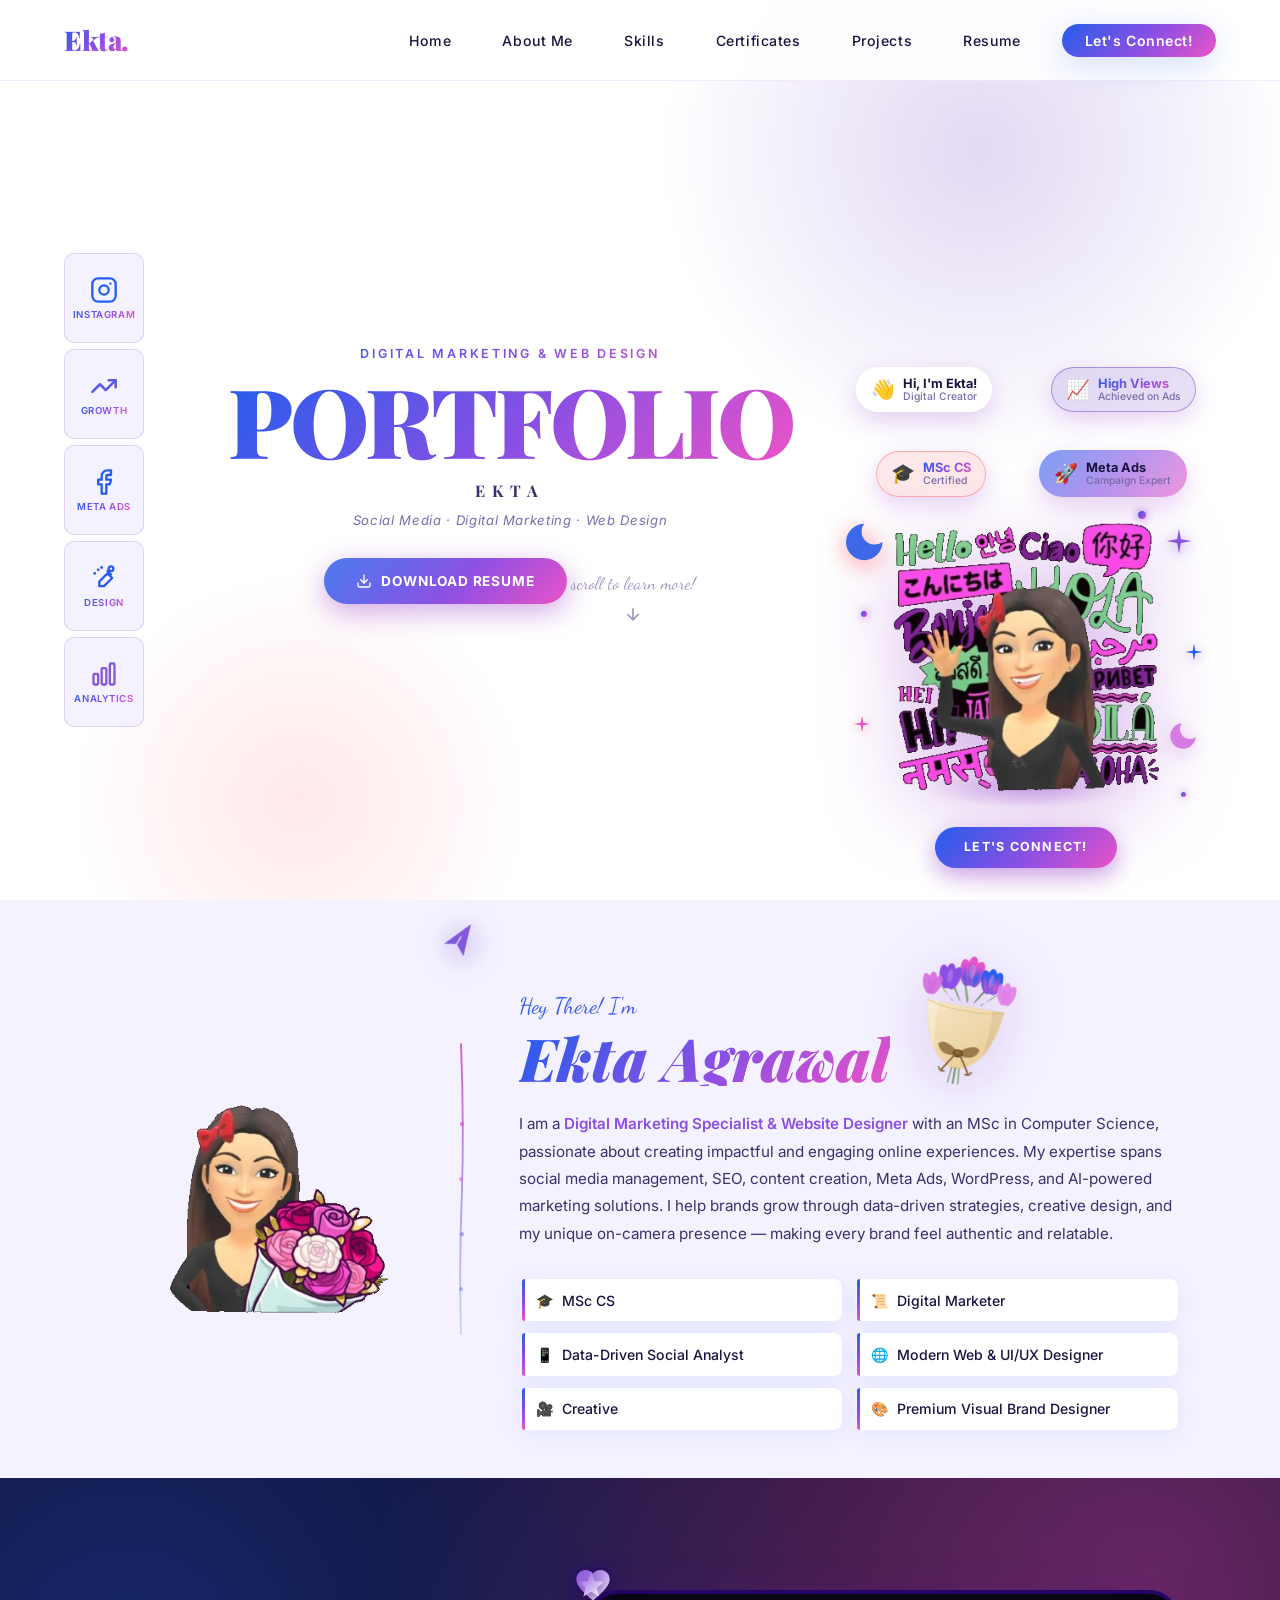
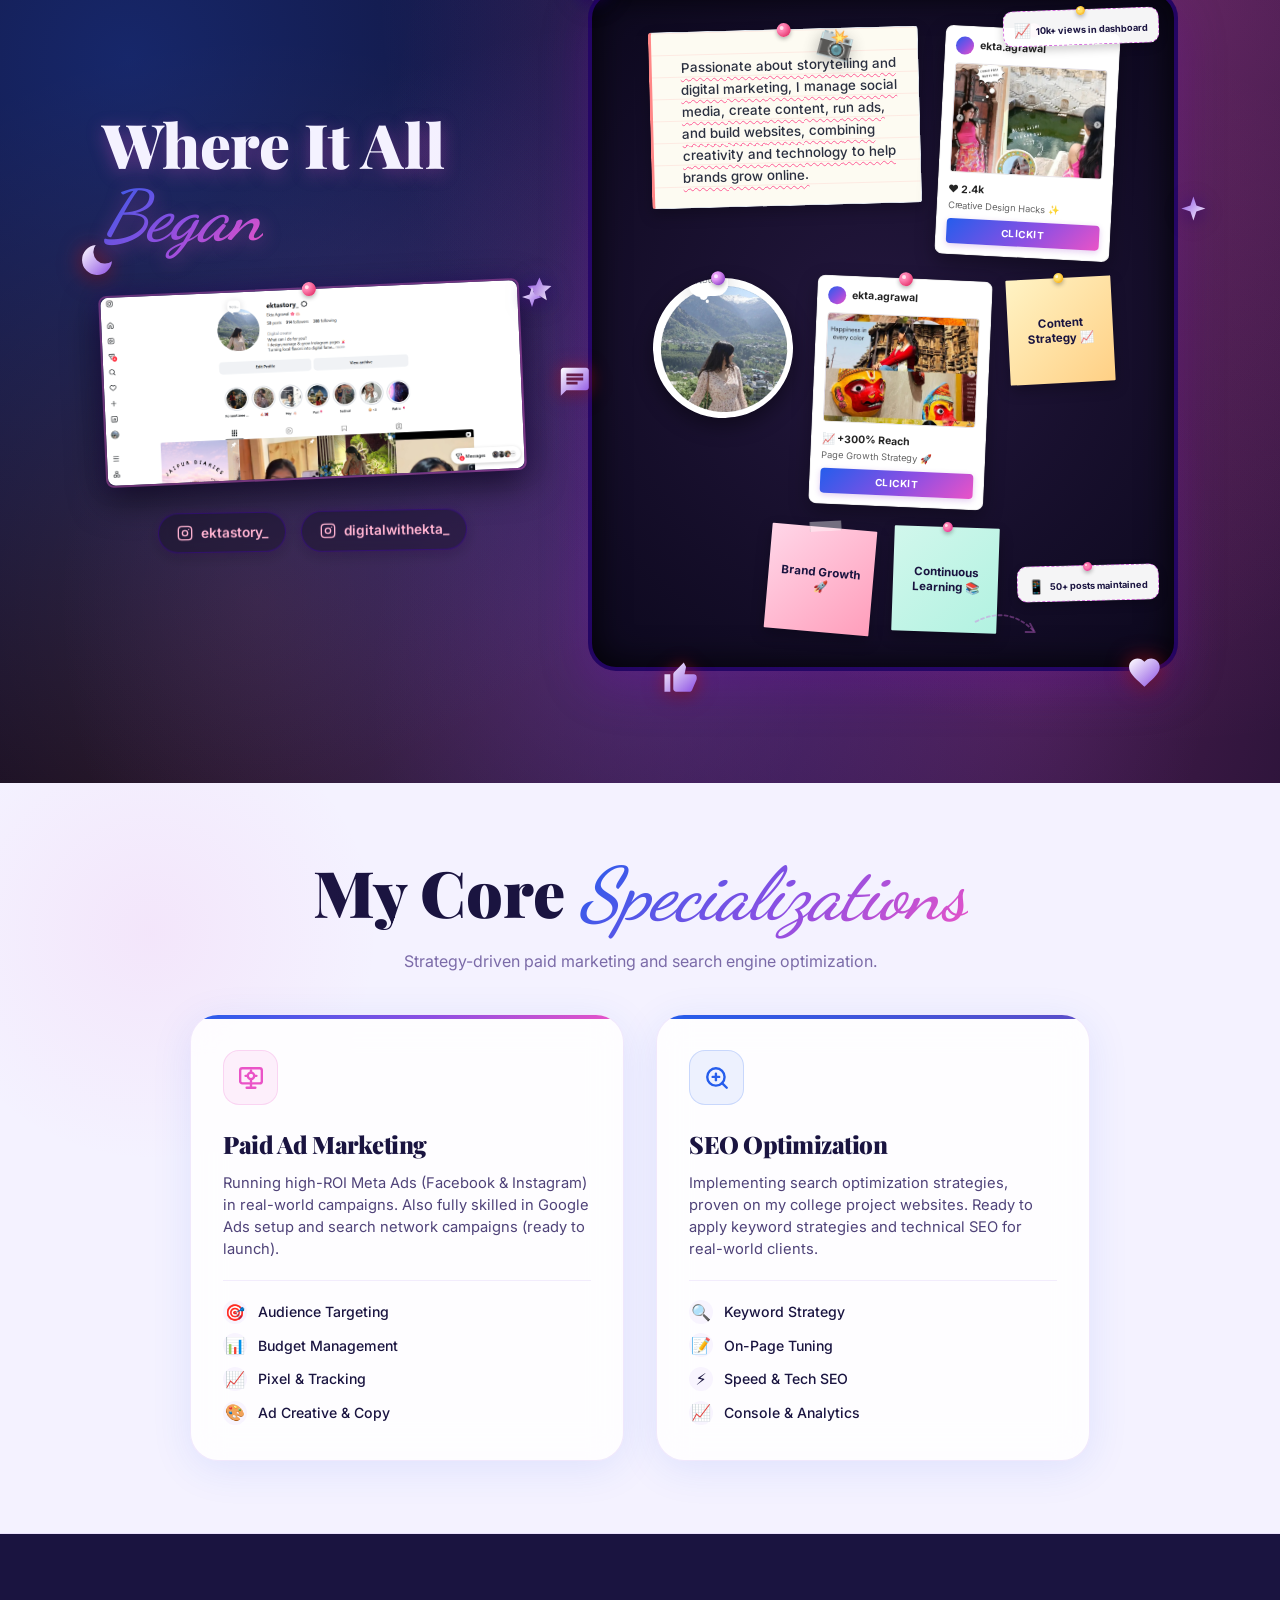
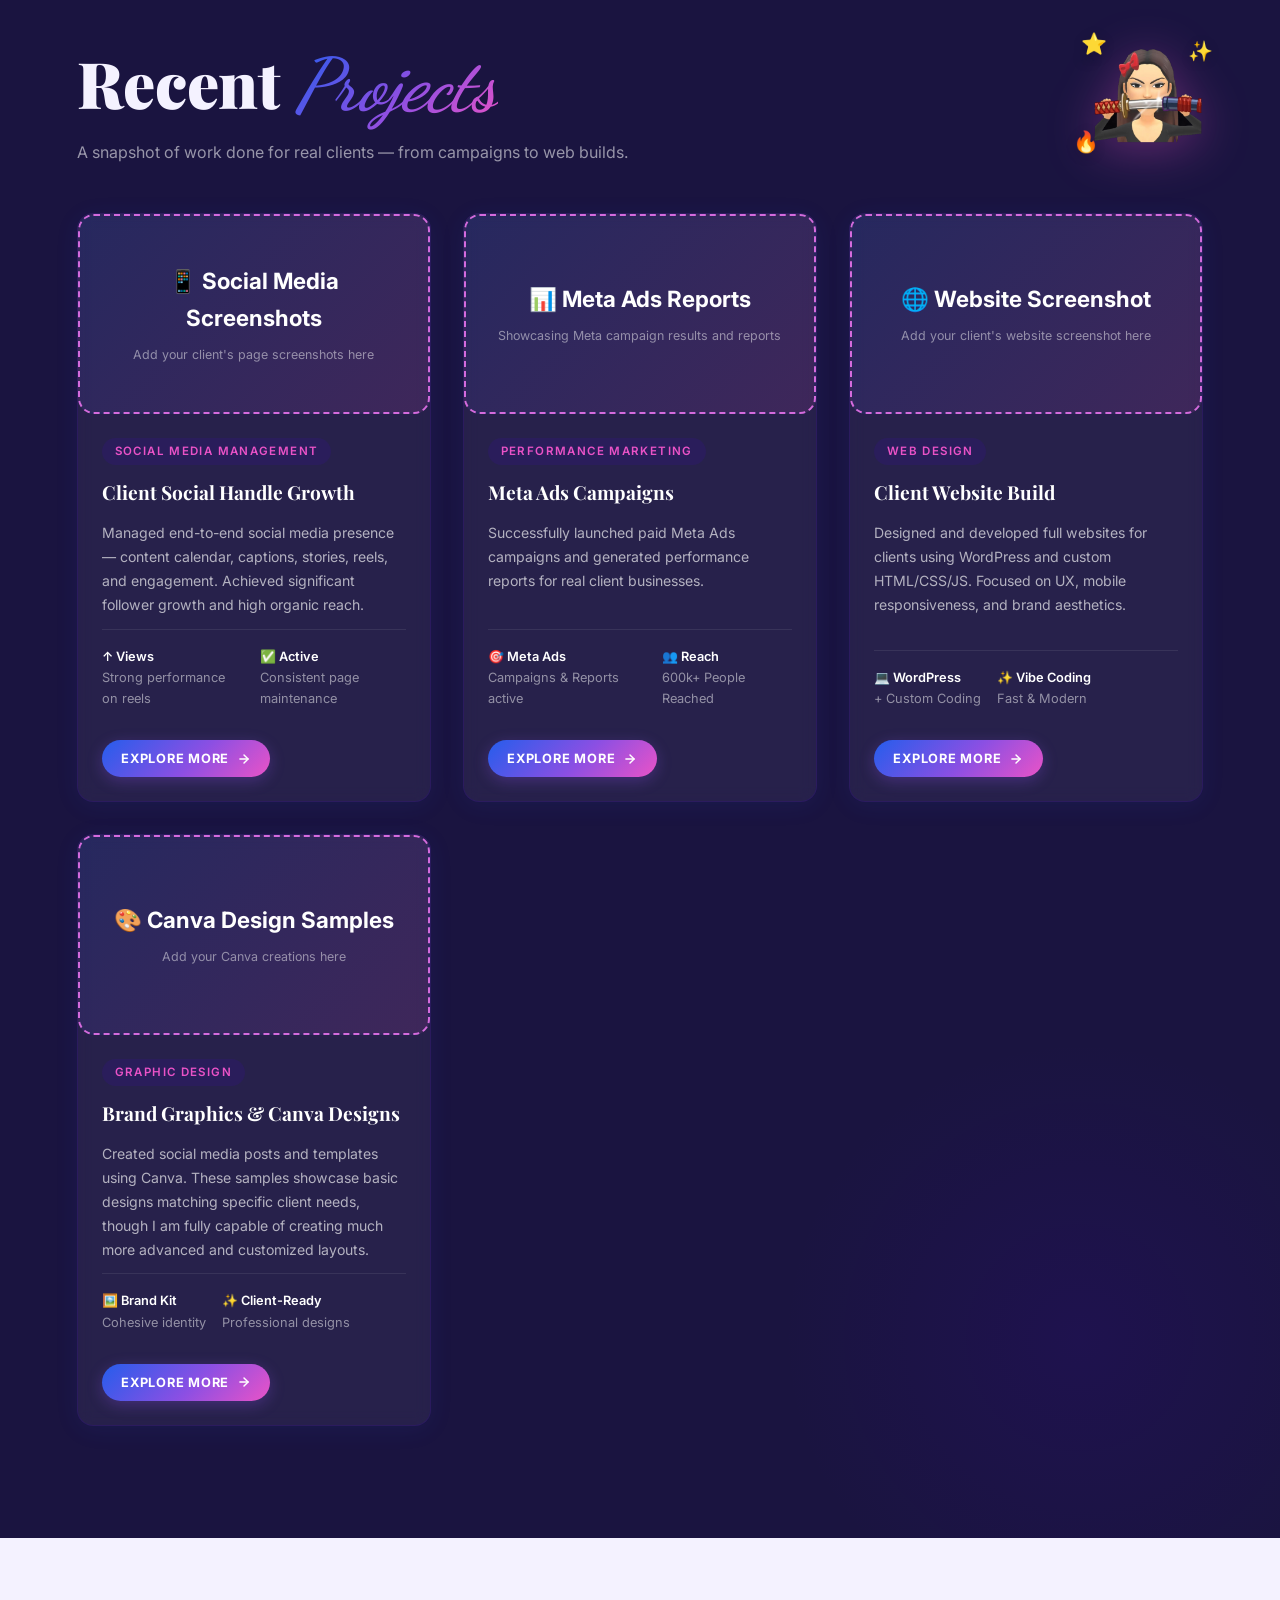
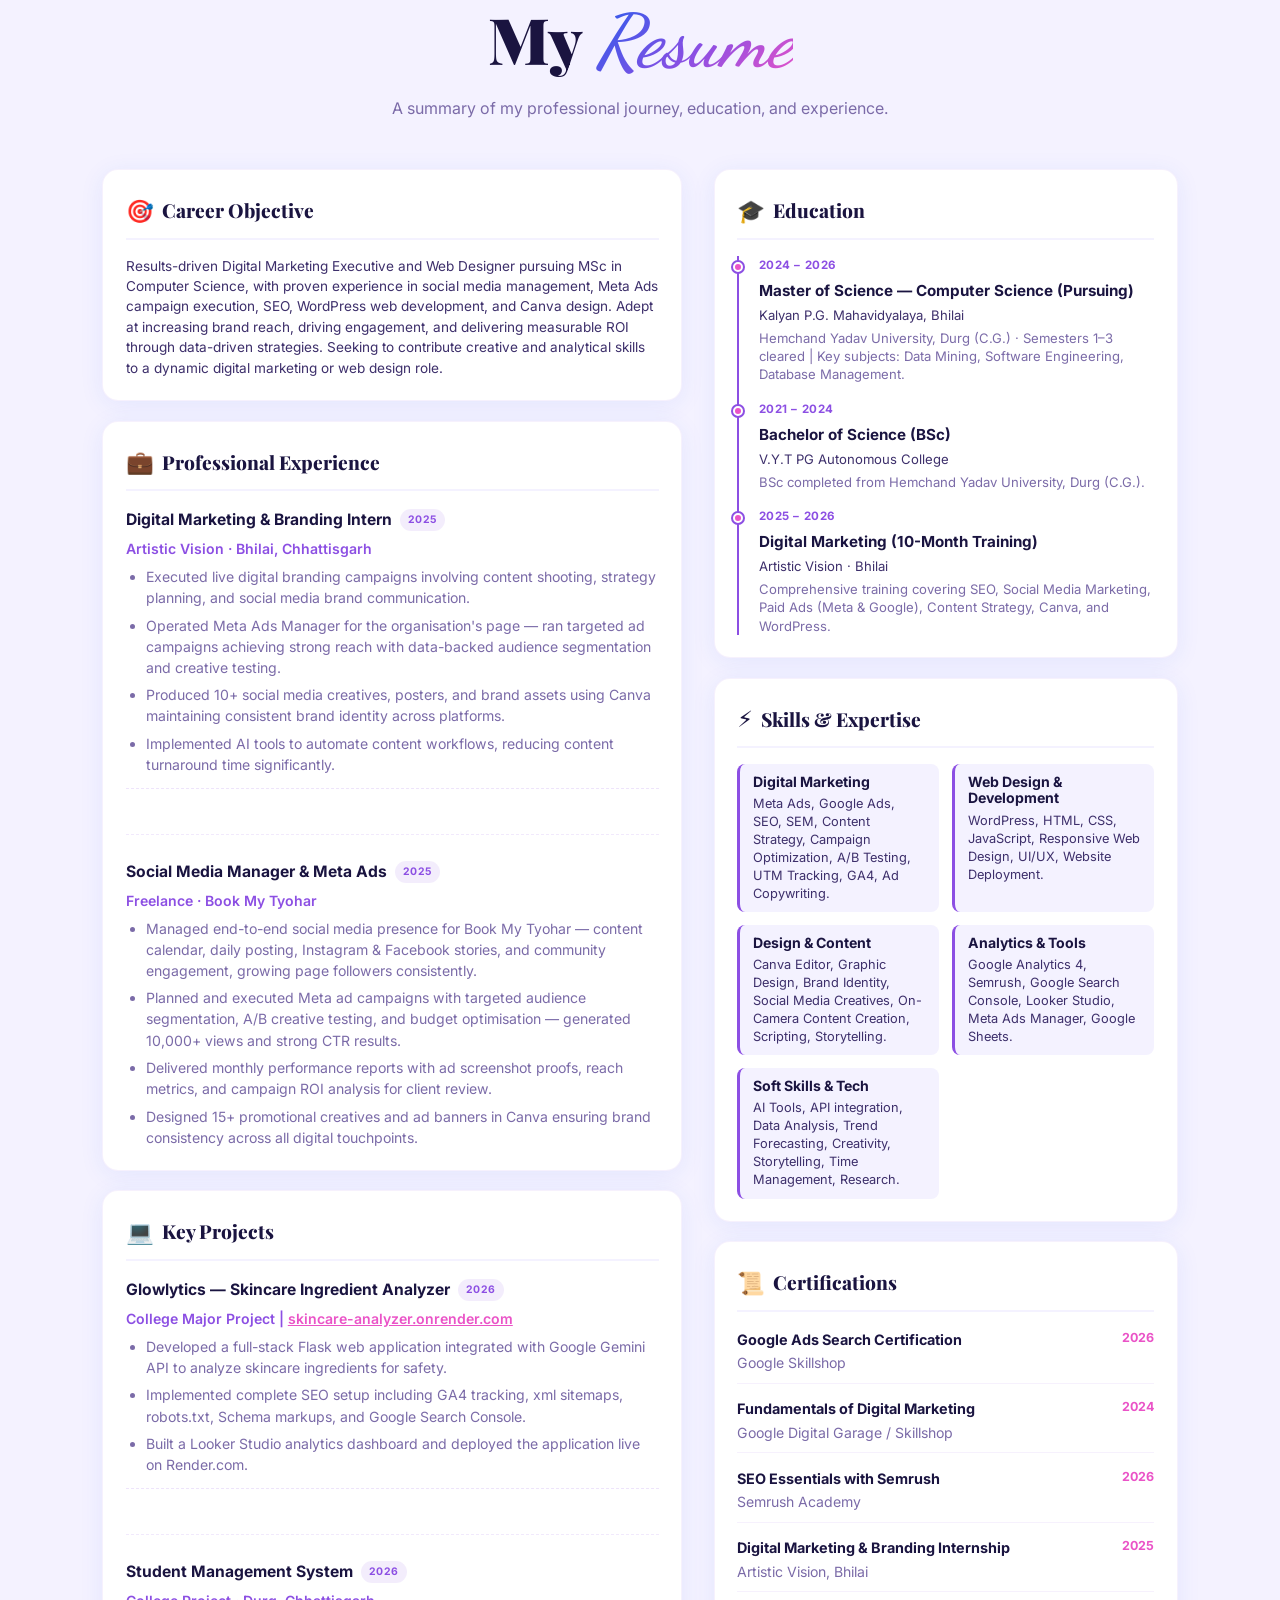
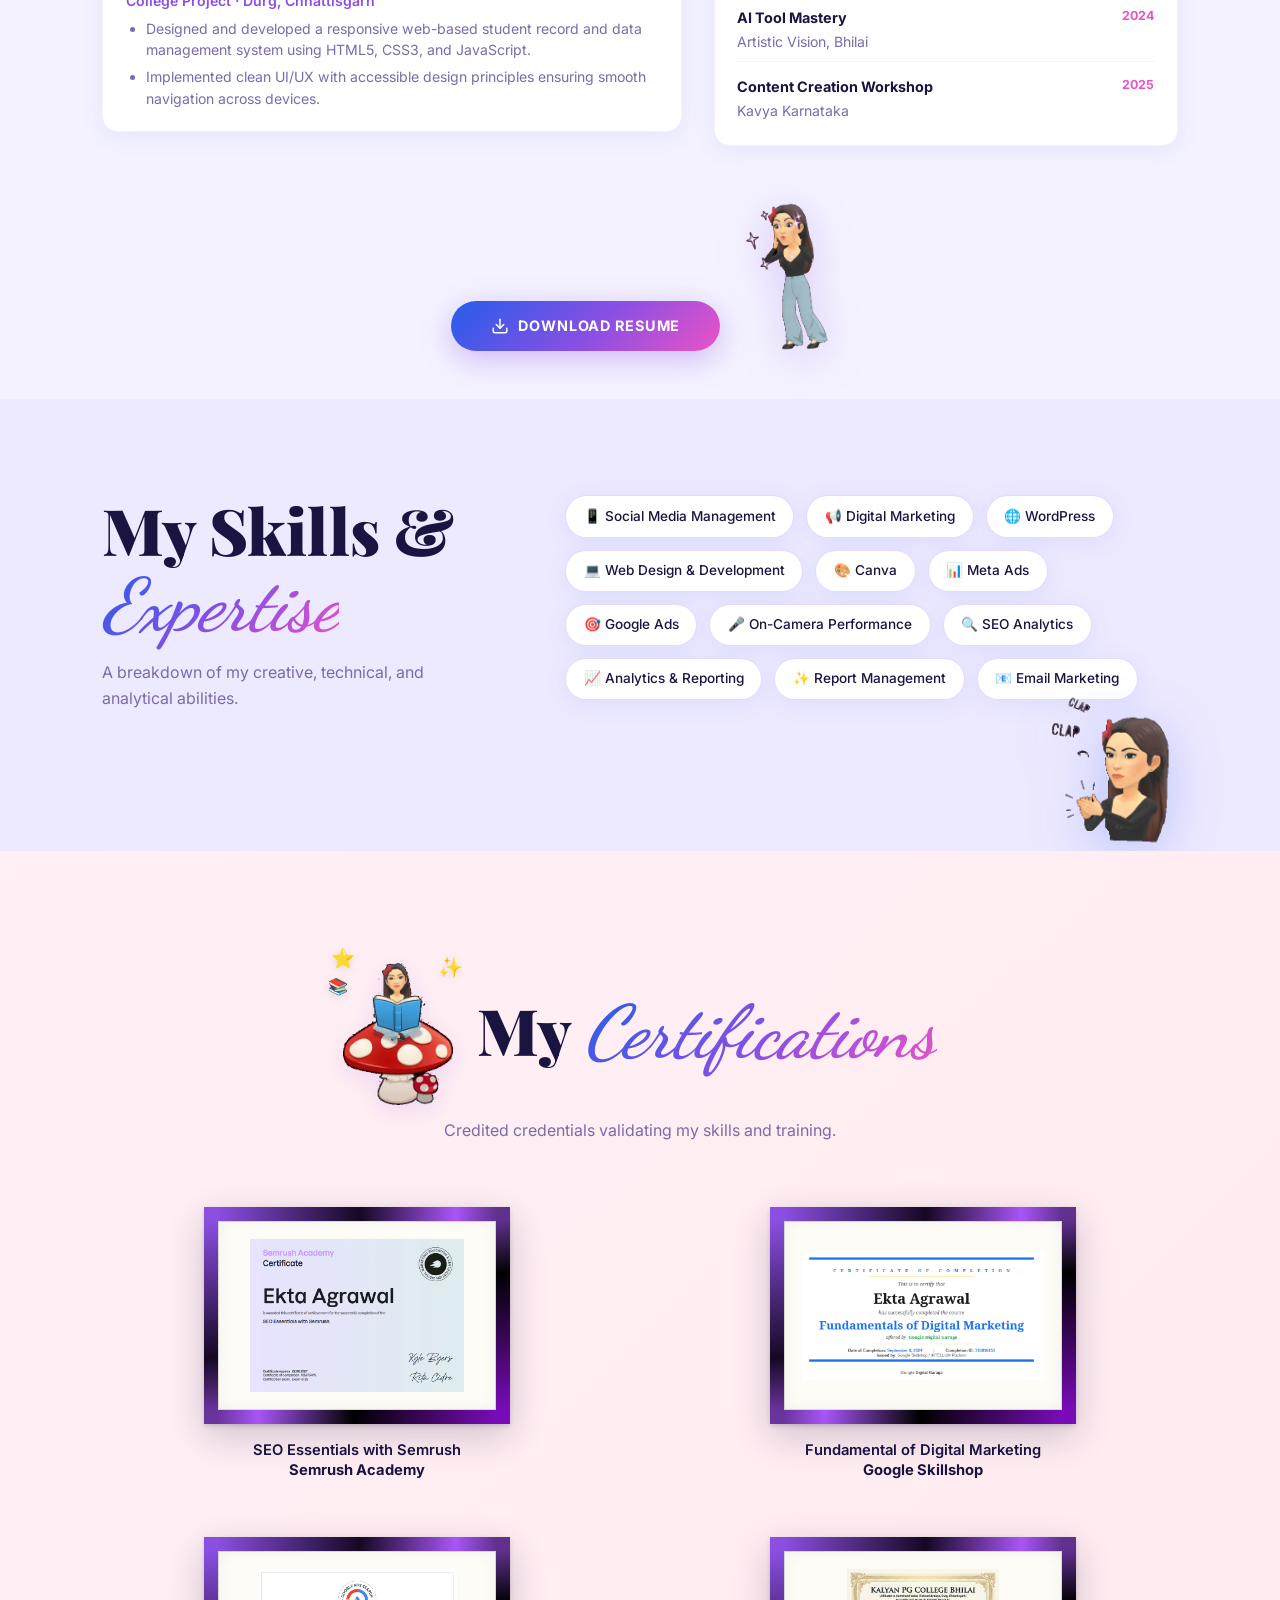
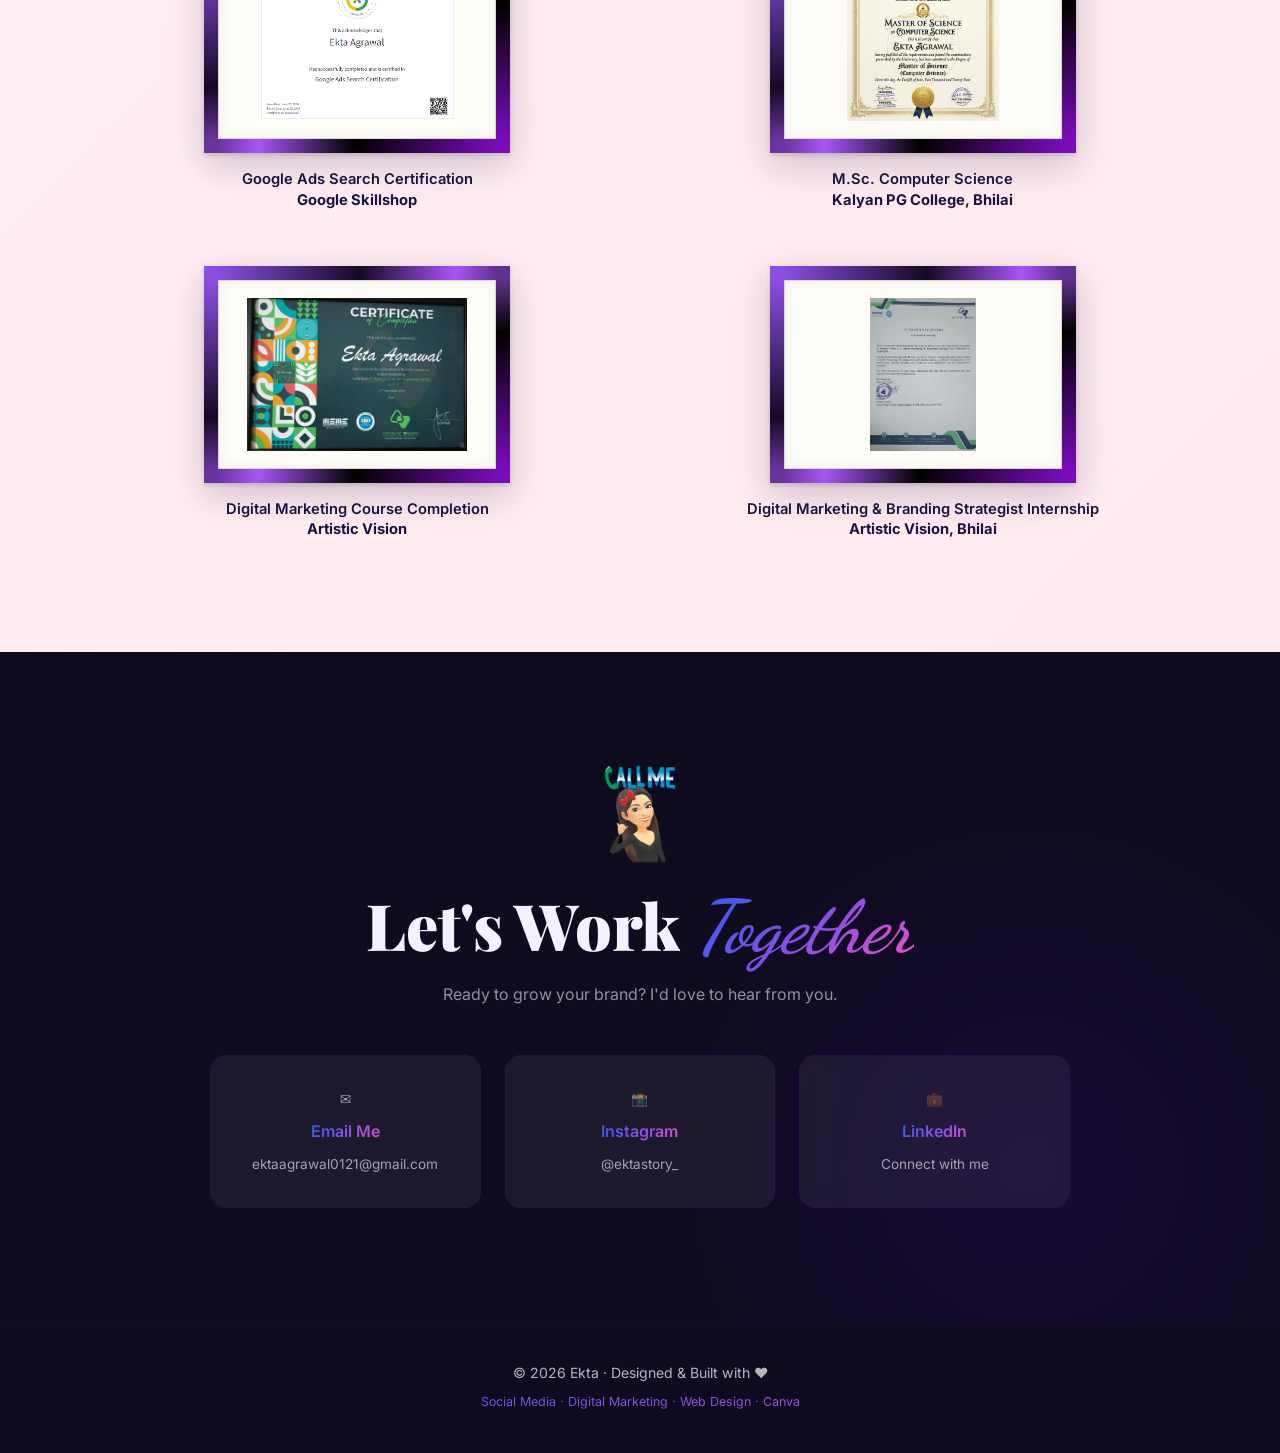
==== index.html @ 4fb2aa03 "My first portfolio commit" ====
<!DOCTYPE html>
<html lang="en">

<head>
  <meta charset="UTF-8" />
  <meta name="viewport" content="width=device-width, initial-scale=1.0" />
  <title>Ekta | Creative Portfolio — Social Media & Digital Marketing</title>
  <meta name="description"
    content="Ekta's creative portfolio — Social Media Handler, Digital Marketer, Website Designer, Canva Designer & MSc CS Graduate." />
  <link rel="preconnect" href="https://fonts.googleapis.com" />
  <link rel="preconnect" href="https://fonts.gstatic.com" crossorigin />
  <link
    href="https://fonts.googleapis.com/css2?family=Playfair+Display:ital,wght@0,400;0,700;0,900;1,400;1,700&family=Inter:wght@300;400;500;600&family=Dancing+Script:wght@600;700&display=swap"
    rel="stylesheet" />
  <link rel="stylesheet" href="style.css?v=13" />
</head>

<body>

  <!-- ─── NAV ─────────────────────────────────────── -->
  <nav id="navbar">
    <div class="nav-logo">Ekta<span class="dot">.</span></div>
    <ul class="nav-links">
      <li><a href="#hero">Home</a></li>
      <li><a href="#about">About Me</a></li>
      <li><a href="#skills">Skills</a></li>
      <li><a href="#certificates">Certificates</a></li>
      <li><a href="#work">Projects</a></li>
      <li><a href="#resume">Resume</a></li>
      <li><a href="#contact" class="nav-cta">Let's Connect!</a></li>
    </ul>
    <button class="hamburger" id="hamburger" aria-label="Menu">
      <span></span><span></span><span></span>
    </button>
  </nav>

  <!-- ─── HERO ─────────────────────────────────────── -->
  <section id="hero">
    <div class="hero-left">
      <div class="film-strip" aria-hidden="true">

        <!-- Instagram -->
        <div class="film-frame">
          <div class="film-icon">
            <svg viewBox="0 0 24 24" fill="none" xmlns="http://www.w3.org/2000/svg">
              <rect x="2" y="2" width="20" height="20" rx="5" stroke="url(#ig)" stroke-width="2" />
              <circle cx="12" cy="12" r="4" stroke="url(#ig)" stroke-width="2" />
              <circle cx="17.5" cy="6.5" r="1" fill="url(#ig)" />
              <defs>
                <linearGradient id="ig" x1="2" y1="2" x2="22" y2="22">
                  <stop offset="0%" stop-color="#255DEC" />
                  <stop offset="100%" stop-color="#EA53C7" />
                </linearGradient>
              </defs>
            </svg>
            <span>Instagram</span>
          </div>
        </div>

        <!-- Trending / Growth -->
        <div class="film-frame">
          <div class="film-icon">
            <svg viewBox="0 0 24 24" fill="none" xmlns="http://www.w3.org/2000/svg">
              <polyline points="22,7 13.5,15.5 8.5,10.5 2,17" stroke="url(#gr)" stroke-width="2.2"
                stroke-linecap="round" stroke-linejoin="round" />
              <polyline points="16,7 22,7 22,13" stroke="url(#gr)" stroke-width="2.2" stroke-linecap="round"
                stroke-linejoin="round" />
              <defs>
                <linearGradient id="gr" x1="2" y1="17" x2="22" y2="7">
                  <stop offset="0%" stop-color="#255DEC" />
                  <stop offset="100%" stop-color="#EA53C7" />
                </linearGradient>
              </defs>
            </svg>
            <span>Growth</span>
          </div>
        </div>

        <!-- Meta / Facebook Ads -->
        <div class="film-frame">
          <div class="film-icon">
            <svg viewBox="0 0 24 24" fill="none" xmlns="http://www.w3.org/2000/svg">
              <path d="M18 2h-3a5 5 0 0 0-5 5v3H7v4h3v8h4v-8h3l1-4h-4V7a1 1 0 0 1 1-1h3z" stroke="url(#fb)"
                stroke-width="2" stroke-linecap="round" stroke-linejoin="round" />
              <defs>
                <linearGradient id="fb" x1="7" y1="2" x2="19" y2="22">
                  <stop offset="0%" stop-color="#255DEC" />
                  <stop offset="100%" stop-color="#EA53C7" />
                </linearGradient>
              </defs>
            </svg>
            <span>Meta Ads</span>
          </div>
        </div>

        <!-- Design / Canva -->
        <div class="film-frame">
          <div class="film-icon">
            <svg viewBox="0 0 24 24" fill="none" xmlns="http://www.w3.org/2000/svg">
              <!-- Pen tool / design nib -->
              <path d="M12 19l7-7-4-4-7 7v4h4z" stroke="url(#dz)" stroke-width="2" stroke-linecap="round"
                stroke-linejoin="round" />
              <path d="M15 6l3 3" stroke="url(#dz)" stroke-width="2" stroke-linecap="round" />
              <circle cx="18" cy="4" r="2" stroke="url(#dz)" stroke-width="2" />
              <path d="M5 21h4" stroke="url(#dz)" stroke-width="2" stroke-linecap="round" />
              <!-- colour palette dots -->
              <circle cx="4" cy="8" r="1.2" fill="url(#dz)" />
              <circle cx="7" cy="5" r="1.2" fill="url(#dz)" />
              <circle cx="10" cy="3" r="1.2" fill="url(#dz)" />
              <defs>
                <linearGradient id="dz" x1="3" y1="3" x2="21" y2="21">
                  <stop offset="0%" stop-color="#255DEC" />
                  <stop offset="100%" stop-color="#EA53C7" />
                </linearGradient>
              </defs>
            </svg>
            <span>Design</span>
          </div>
        </div>

        <!-- Analytics / Bar Chart -->
        <div class="film-frame">
          <div class="film-icon">
            <svg viewBox="0 0 24 24" fill="none" xmlns="http://www.w3.org/2000/svg">
              <rect x="3" y="12" width="4" height="9" rx="1" stroke="url(#an)" stroke-width="2" />
              <rect x="10" y="7" width="4" height="14" rx="1" stroke="url(#an)" stroke-width="2" />
              <rect x="17" y="3" width="4" height="18" rx="1" stroke="url(#an)" stroke-width="2" />
              <defs>
                <linearGradient id="an" x1="3" y1="21" x2="21" y2="3">
                  <stop offset="0%" stop-color="#255DEC" />
                  <stop offset="100%" stop-color="#EA53C7" />
                </linearGradient>
              </defs>
            </svg>
            <span>Analytics</span>
          </div>
        </div>

      </div>
    </div>


    <div class="hero-center">
      <p class="hero-tagline">Digital Marketing &amp; Web Design</p>
      <h1 class="hero-title">
        <span class="block-large">PORTFOLIO</span>
      </h1>
      <p class="hero-name">EKTA</p>
      <p class="hero-role">Social Media · Digital Marketing · Web Design</p>
      <a href="Ekta_Agrawal_Resume.pdf" download="Ekta_Agrawal_Resume.pdf" class="btn-resume" id="btn-download-resume">
        <svg viewBox="0 0 24 24" fill="none" stroke="currentColor" stroke-width="2" stroke-linecap="round"
          stroke-linejoin="round" aria-hidden="true">
          <path d="M21 15v4a2 2 0 0 1-2 2H5a2 2 0 0 1-2-2v-4" />
          <polyline points="7 10 12 15 17 10" />
          <line x1="12" y1="15" x2="12" y2="3" />
        </svg>
        Download Resume
      </a>
      <a href="#work" class="scroll-hint">
        <span class="scroll-text">scroll to learn more!</span>
        <svg class="scroll-arrow" viewBox="0 0 24 24" fill="none" stroke="currentColor" stroke-width="2">
          <path d="M12 5v14M5 12l7 7 7-7" />
        </svg>
      </a>
    </div>

    <div class="hero-right">
      <div class="hero-chibi-float">

        <!-- ── Floating cards ABOVE image ── -->
        <div class="hero-float-cards">

          <!-- Card 1: Greeting -->
          <div class="float-card card-greet">
            <span class="card-emoji">👋</span>
            <div class="card-text">
              <strong>Hi, I'm Ekta!</strong>
              <span>Digital Creator</span>
            </div>
          </div>

          <!-- Card 2: Views achieved -->
          <div class="float-card card-views">
            <span class="card-emoji">📈</span>
            <div class="card-text">
              <strong>High Views</strong>
              <span>Achieved on Ads</span>
            </div>
          </div>

          <!-- Card 3: MSc badge -->
          <div class="float-card card-msc">
            <span class="card-emoji">🎓</span>
            <div class="card-text">
              <strong>MSc CS</strong>
              <span>Certified</span>
            </div>
          </div>

          <!-- Card 4: Meta Ads -->
          <div class="float-card card-clients">
            <span class="card-emoji">🚀</span>
            <div class="card-text">
              <strong>Meta Ads</strong>
              <span>Campaign Expert</span>
            </div>
          </div>

        </div>

        <!-- ✦ Decorations around image ✦ -->
        <div class="deco-wrap">

          <!-- Crescent Moon — top left of image -->
          <svg class="deco deco-moon" viewBox="0 0 40 40" fill="none" xmlns="http://www.w3.org/2000/svg">
            <path d="M28 20a14 14 0 1 1-14-14 10 10 0 0 0 14 14z" fill="url(#moon-g)" opacity="0.9" />
            <defs>
              <linearGradient id="moon-g" x1="0" y1="0" x2="40" y2="40">
                <stop offset="0%" stop-color="#255DEC" />
                <stop offset="100%" stop-color="#EA53C7" />
              </linearGradient>
            </defs>
          </svg>

          <!-- 4-point Star — top right -->
          <svg class="deco deco-star1" viewBox="0 0 24 24" fill="none" xmlns="http://www.w3.org/2000/svg">
            <path d="M12 2 L13.5 10.5 L22 12 L13.5 13.5 L12 22 L10.5 13.5 L2 12 L10.5 10.5 Z" fill="url(#star-g1)" />
            <defs>
              <linearGradient id="star-g1" x1="2" y1="2" x2="22" y2="22">
                <stop offset="0%" stop-color="#8C4FE3" />
                <stop offset="100%" stop-color="#EA53C7" />
              </linearGradient>
            </defs>
          </svg>

          <!-- Small sparkle star — right middle -->
          <svg class="deco deco-star2" viewBox="0 0 16 16" fill="none" xmlns="http://www.w3.org/2000/svg">
            <path d="M8 1 L9 7 L15 8 L9 9 L8 15 L7 9 L1 8 L7 7 Z" fill="url(#star-g2)" />
            <defs>
              <linearGradient id="star-g2" x1="1" y1="1" x2="15" y2="15">
                <stop offset="0%" stop-color="#255DEC" />
                <stop offset="100%" stop-color="#D46BDD" />
              </linearGradient>
            </defs>
          </svg>

          <!-- Tiny dot star — bottom left -->
          <svg class="deco deco-star3" viewBox="0 0 12 12" fill="none" xmlns="http://www.w3.org/2000/svg">
            <path d="M6 0 L7 5 L12 6 L7 7 L6 12 L5 7 L0 6 L5 5 Z" fill="url(#star-g3)" />
            <defs>
              <linearGradient id="star-g3" x1="0" y1="0" x2="12" y2="12">
                <stop offset="0%" stop-color="#EA53C7" />
                <stop offset="100%" stop-color="#8C4FE3" />
              </linearGradient>
            </defs>
          </svg>

          <!-- Small Moon — bottom right -->
          <svg class="deco deco-moon2" viewBox="0 0 24 24" fill="none" xmlns="http://www.w3.org/2000/svg">
            <path d="M21 12.79A9 9 0 1 1 11.21 3a7 7 0 0 0 9.79 9.79z" fill="url(#moon-g2)" opacity="0.85" />
            <defs>
              <linearGradient id="moon-g2" x1="0" y1="0" x2="24" y2="24">
                <stop offset="0%" stop-color="#D46BDD" />
                <stop offset="100%" stop-color="#255DEC" />
              </linearGradient>
            </defs>
          </svg>

          <!-- Tiny sparkle dot — far top -->
          <div class="deco deco-dot1"></div>
          <div class="deco deco-dot2"></div>
          <div class="deco deco-dot3"></div>

          <!-- The actual chibi image -->
          <img src="images/avatar_hello.png" alt="Ekta - Hi everyone!" class="chibi-float-img" />
        </div>

        <a href="#contact" class="connect-pill">LET'S CONNECT!</a>
      </div>
    </div>

  </section>

  <!-- ─── ABOUT ME ─────────────────────────────────── -->
  <section id="about" class="section-about">

    <!-- ✈ Paper Plane in the gap — bottom to top -->
    <div class="plane-growth-wrap" aria-hidden="true">
      <svg class="plane-path-svg" viewBox="0 0 40 300" fill="none" xmlns="http://www.w3.org/2000/svg">
        <path d="M20 295 Q18 220, 21 150 Q23 80, 20 5" stroke="url(#vGrad)" stroke-width="1.8" stroke-dasharray="6 5"
          stroke-linecap="round" />
        <circle cx="20" cy="250" r="2" fill="#255DEC" opacity="0.35" />
        <circle cx="21" cy="195" r="2.2" fill="#8C4FE3" opacity="0.5" />
        <circle cx="20" cy="140" r="2" fill="#D46BDD" opacity="0.6" />
        <circle cx="21" cy="85" r="2.2" fill="#EA53C7" opacity="0.75" />
        <defs>
          <linearGradient id="vGrad" x1="20" y1="295" x2="20" y2="5" gradientUnits="userSpaceOnUse">
            <stop offset="0%" stop-color="#255DEC" stop-opacity="0.2" />
            <stop offset="100%" stop-color="#EA53C7" stop-opacity="1" />
          </linearGradient>
        </defs>
      </svg>
      <div class="paper-plane-icon">
        <svg viewBox="0 0 44 44" fill="none" xmlns="http://www.w3.org/2000/svg">
          <path d="M40 4L4 18L18 22L22 38L29 24L40 4Z" fill="url(#pg3)" />
          <path d="M18 22L25 15" stroke="rgba(255,255,255,0.75)" stroke-width="1.5" stroke-linecap="round" />
          <path d="M22 38L28 30" stroke="rgba(255,255,255,0.5)" stroke-width="1" stroke-linecap="round" />
          <defs>
            <linearGradient id="pg3" x1="4" y1="38" x2="40" y2="4">
              <stop offset="0%" stop-color="#255DEC" />
              <stop offset="100%" stop-color="#EA53C7" />
            </linearGradient>
          </defs>
        </svg>
      </div>
    </div>

    <div class="about-photo">
      <div class="about-photo-frame">
        <img src="images/avatar_about.png" alt="Ekta Agrawal - Digital Marketer" class="chibi-img-about" />
      </div>
    </div>
    <div class="about-text">
      <p class="hey-label">Hey There! I'm</p>
      <div class="about-name-wrapper">
        <h2 class="about-name">Ekta Agrawal</h2>
        <!-- 🌷 Bouquet SVG Icon — nested next to name -->
        <div class="about-bouquet-img" aria-hidden="true">
          <svg viewBox="0 0 160 210" fill="none" xmlns="http://www.w3.org/2000/svg" class="bouquet-svg-icon">
            <defs>
              <radialGradient id="tp1" cx="50%" cy="70%" r="55%">
                <stop offset="0%" stop-color="#255DEC" />
                <stop offset="100%" stop-color="#EA53C7" />
              </radialGradient>
              <radialGradient id="tp2" cx="50%" cy="70%" r="55%">
                <stop offset="0%" stop-color="#8C4FE3" />
                <stop offset="100%" stop-color="#8C4FE3" />
              </radialGradient>
              <radialGradient id="tp3" cx="50%" cy="70%" r="55%">
                <stop offset="0%" stop-color="#EA53C7" />
                <stop offset="100%" stop-color="#255DEC" />
              </radialGradient>
              <linearGradient id="paperWrap" x1="0%" y1="0%" x2="100%" y2="100%">
                <stop offset="0%" stop-color="#F5E4C3" />
                <stop offset="100%" stop-color="#E8C98A" />
              </linearGradient>
              <linearGradient id="paperFold" x1="0%" y1="0%" x2="100%" y2="0%">
                <stop offset="0%" stop-color="#EDD49A" />
                <stop offset="100%" stop-color="#F5E4C3" />
              </linearGradient>
            </defs>

            <!-- ── Green Leaves ── -->
            <path d="M72 92 Q60 70 50 58 Q58 74 68 88Z" fill="#5A8A4A" opacity="0.85" />
            <path d="M88 92 Q100 70 110 58 Q102 74 92 88Z" fill="#4E7A3F" opacity="0.85" />
            <path d="M80 92 Q72 68 68 50 Q76 68 82 88Z" fill="#6A9A5A" opacity="0.8" />
            <path d="M60 92 Q48 78 38 72 Q48 82 62 92Z" fill="#5A8A4A" opacity="0.75" />
            <path d="M100 92 Q112 78 122 72 Q112 82 98 92Z" fill="#4E7A3F" opacity="0.75" />

            <!-- ── TULIP 1 — Centre (pink) ── -->
            <g transform="translate(80,52)">
              <ellipse cx="-8" cy="0" rx="8" ry="18" fill="url(#tp1)" transform="rotate(-12,-8,0)" />
              <ellipse cx="0" cy="-3" rx="8" ry="20" fill="url(#tp1)" />
              <ellipse cx="8" cy="0" rx="8" ry="18" fill="url(#tp1)" transform="rotate(12,8,0)" />
              <ellipse cx="0" cy="-3" rx="4" ry="10" fill="rgba(255,255,255,0.2)" />
            </g>

            <!-- ── TULIP 2 — Left (purple) ── -->
            <g transform="translate(52,62)">
              <ellipse cx="-7" cy="0" rx="7" ry="16" fill="url(#tp2)" transform="rotate(-15,-7,0)" />
              <ellipse cx="0" cy="-2" rx="7" ry="17" fill="url(#tp2)" />
              <ellipse cx="7" cy="0" rx="7" ry="16" fill="url(#tp2)" transform="rotate(15,7,0)" />
              <ellipse cx="0" cy="-2" rx="3.5" ry="9" fill="rgba(255,255,255,0.18)" />
            </g>

            <!-- ── TULIP 3 — Right (blue) ── -->
            <g transform="translate(108,60)">
              <ellipse cx="-7" cy="0" rx="7" ry="16" fill="url(#tp3)" transform="rotate(-12,-7,0)" />
              <ellipse cx="0" cy="-2" rx="7" ry="17" fill="url(#tp3)" />
              <ellipse cx="7" cy="0" rx="7" ry="16" fill="url(#tp3)" transform="rotate(12,7,0)" />
              <ellipse cx="0" cy="-2" rx="3.5" ry="9" fill="rgba(255,255,255,0.18)" />
            </g>

            <!-- ── TULIP 4 — Far left (lavender) ── -->
            <g transform="translate(30,75)">
              <ellipse cx="-6" cy="0" rx="6" ry="14" fill="#D46BDD" transform="rotate(-18,-6,0)" opacity="0.9" />
              <ellipse cx="0" cy="-2" rx="6" ry="15" fill="#D46BDD" opacity="0.9" />
              <ellipse cx="6" cy="0" rx="6" ry="14" fill="#D46BDD" transform="rotate(18,6,0)" opacity="0.9" />
            </g>

            <!-- ── TULIP 5 — Far right (pink-purple) ── -->
            <g transform="translate(130,73)">
              <ellipse cx="-6" cy="0" rx="6" ry="14" fill="#E080E8" transform="rotate(-15,-6,0)" opacity="0.9" />
              <ellipse cx="0" cy="-2" rx="6" ry="15" fill="#E080E8" opacity="0.9" />
              <ellipse cx="6" cy="0" rx="6" ry="14" fill="#E080E8" transform="rotate(15,6,0)" opacity="0.9" />
            </g>

            <!-- ── Kraft Paper Wrap (cone) ── -->
            <path d="M 28 96 Q 35 170 80 182 Q 125 170 132 96 Z" fill="url(#paperWrap)" opacity="0.95" />
            <!-- Paper highlight fold left -->
            <path d="M 28 96 Q 36 140 48 162 Q 42 136 44 96 Z" fill="rgba(255,255,255,0.25)" />
            <!-- Paper crease right -->
            <path d="M 132 96 Q 124 140 112 162 Q 118 136 116 96 Z" fill="rgba(0,0,0,0.06)" />
            <!-- Top fold edge of paper -->
            <path d="M 28 96 Q 60 105 80 102 Q 100 105 132 96" stroke="#D4B060" stroke-width="1.5" fill="none"
              opacity="0.6" />

            <!-- ── Twine Bow ── -->
            <!-- Left bow loop -->
            <path d="M 80 158 Q 58 142 52 152 Q 58 168 80 162 Z" fill="#8B6A3A" opacity="0.85" />
            <path d="M 80 158 Q 60 148 55 155 Q 60 165 80 161 Z" fill="#A07A48" opacity="0.4" />
            <!-- Right bow loop -->
            <path d="M 80 158 Q 102 142 108 152 Q 102 168 80 162 Z" fill="#8B6A3A" opacity="0.85" />
            <path d="M 80 158 Q 100 148 105 155 Q 100 165 80 161 Z" fill="#A07A48" opacity="0.4" />
            <!-- Knot centre -->
            <ellipse cx="80" cy="160" rx="7" ry="5.5" fill="#6B4E28" />
            <ellipse cx="80" cy="159" rx="4" ry="3" fill="#8B6A3A" />
            <!-- Ribbon tails -->
            <path d="M 76 163 Q 68 175 62 185" stroke="#8B6A3A" stroke-width="2.5" stroke-linecap="round" fill="none" />
            <path d="M 84 163 Q 92 175 98 185" stroke="#8B6A3A" stroke-width="2.5" stroke-linecap="round" fill="none" />
            <!-- Tail ends -->
            <path d="M 58 182 Q 60 188 66 186" stroke="#8B6A3A" stroke-width="2" stroke-linecap="round" fill="none" />
            <path d="M 102 182 Q 100 188 94 186" stroke="#8B6A3A" stroke-width="2" stroke-linecap="round" fill="none" />

            <!-- ── Stems visible at bottom ── -->
            <line x1="80" y1="180" x2="80" y2="200" stroke="#5A8A4A" stroke-width="3" stroke-linecap="round"
              opacity="0.7" />
            <line x1="75" y1="180" x2="73" y2="200" stroke="#4E7A3F" stroke-width="2" stroke-linecap="round"
              opacity="0.6" />
            <line x1="85" y1="180" x2="87" y2="200" stroke="#4E7A3F" stroke-width="2" stroke-linecap="round"
              opacity="0.6" />
          </svg>
        </div>
      </div>
      <p class="about-bio">
        I am a <strong>Digital Marketing Specialist &amp; Website Designer</strong> with an MSc in Computer Science,
        passionate about creating impactful and engaging online experiences. My expertise spans social media management,
        SEO, content creation, Meta Ads, WordPress, and AI-powered marketing solutions. I help brands grow through
        data-driven strategies, creative design, and my unique on-camera presence — making every brand feel authentic
        and relatable.
      </p>
      <ul class="about-highlights">
        <li><span class="highlight-icon">🎓</span> MSc CS </li>
        <li><span class="highlight-icon">📜</span> Digital Marketer</li>
        <li><span class="highlight-icon">📱</span> Data-Driven Social Analyst</li>
        <li><span class="highlight-icon">🌐</span> Modern Web &amp; UI/UX Designer</li>
        <li><span class="highlight-icon">🎥</span> Creative </li>
        <li><span class="highlight-icon">🎨</span> Premium Visual Brand Designer</li>
      </ul>
    </div>
  </section>

  <!-- ─── WHERE IT ALL BEGAN ──────────────────────── -->
  <section id="began" class="section-began">
    <div class="began-left">
      <h2 class="section-display">Where It All<br /><em>Began</em></h2>
      <div class="pinned-profile-img-wrapper">
        <!-- Floating cute decos for left image -->
        <div class="left-deco deco-moon">
          <svg viewBox="0 0 24 24" class="svg-deco-icon">
            <defs>
              <linearGradient id="grad-moon" x1="0%" y1="0%" x2="100%" y2="100%">
                <stop offset="0%" stop-color="#ffffff" />
                <stop offset="100%" stop-color="#8C4FE3" />
              </linearGradient>
            </defs>
            <path fill="url(#grad-moon)" d="M21 12.79A9 9 0 1 1 11.21 3a7 7 0 0 0 9.79 9.79z" />
          </svg>
        </div>
        <div class="left-deco deco-star1">
          <svg viewBox="0 0 24 24" class="svg-deco-icon">
            <defs>
              <linearGradient id="grad-star1" x1="0%" y1="0%" x2="100%" y2="100%">
                <stop offset="0%" stop-color="#8C4FE3" />
                <stop offset="100%" stop-color="#ffffff" />
              </linearGradient>
            </defs>
            <path fill="url(#grad-star1)"
              d="M12 17.27L18.18 21l-1.64-7.03L22 9.24l-7.19-.61L12 2 9.19 8.63 2 9.24l5.46 4.73L5.82 21z" />
          </svg>
        </div>
        <div class="left-deco deco-star2">
          <svg viewBox="0 0 24 24" class="svg-deco-icon">
            <defs>
              <linearGradient id="grad-star2" x1="0%" y1="0%" x2="100%" y2="100%">
                <stop offset="0%" stop-color="#ffffff" />
                <stop offset="100%" stop-color="#8C4FE3" />
              </linearGradient>
            </defs>
            <path fill="url(#grad-star2)" d="M12 2 L14.5 9.5 L22 12 L14.5 14.5 L12 22 L9.5 14.5 L2 12 L9.5 9.5 Z" />
          </svg>
        </div>

        <div class="pinned-profile-img">
          <div class="pin pin-red"><span class="pin-dot"></span></div>
          <img src="images/ekta-instagram-profile.png" alt="Ekta Agrawal Instagram" />
        </div>
      </div>
      <div class="profile-ig-links">
        <a href="https://www.instagram.com/ektastory_/" target="_blank" class="profile-ig-link">
          <svg viewBox="0 0 24 24" fill="none" class="ig-btn-icon" stroke="currentColor" stroke-width="2"
            stroke-linecap="round" stroke-linejoin="round">
            <rect x="2" y="2" width="20" height="20" rx="5" />
            <circle cx="12" cy="12" r="4" />
            <line x1="17.5" y1="6.5" x2="17.51" y2="6.5" />
          </svg>
          ektastory_
        </a>
        <a href="https://www.instagram.com/digitalwithekta_?igsh=bHFzejFubGlhNWh5" target="_blank"
          class="profile-ig-link">
          <svg viewBox="0 0 24 24" fill="none" class="ig-btn-icon" stroke="currentColor" stroke-width="2"
            stroke-linecap="round" stroke-linejoin="round">
            <rect x="2" y="2" width="20" height="20" rx="5" />
            <circle cx="12" cy="12" r="4" />
            <line x1="17.5" y1="6.5" x2="17.51" y2="6.5" />
          </svg>
          digitalwithekta_
        </a>
      </div>
    </div>
    <div class="began-right">
      <div class="study-board-wrapper">
        <!-- Floating cute decos -->
        <div class="board-deco deco-heart1">
          <svg viewBox="0 0 24 24" class="svg-deco-icon">
            <defs>
              <linearGradient id="grad-heart1" x1="0%" y1="0%" x2="100%" y2="100%">
                <stop offset="0%" stop-color="#8C4FE3" />
                <stop offset="100%" stop-color="#ffffff" />
              </linearGradient>
            </defs>
            <path fill="url(#grad-heart1)"
              d="M12 21.35l-1.45-1.32C5.4 15.36 2 12.28 2 8.5 2 5.42 4.42 3 7.5 3c1.74 0 3.41.81 4.5 2.09C13.09 3.81 14.76 3 16.5 3 19.58 3 22 5.42 22 8.5c0 3.78-3.4 6.86-8.55 11.54L12 21.35z" />
          </svg>
        </div>
        <div class="board-deco deco-heart2">
          <svg viewBox="0 0 24 24" class="svg-deco-icon">
            <defs>
              <linearGradient id="grad-heart2" x1="0%" y1="0%" x2="100%" y2="100%">
                <stop offset="0%" stop-color="#ffffff" />
                <stop offset="100%" stop-color="#8C4FE3" />
              </linearGradient>
            </defs>
            <path fill="url(#grad-heart2)"
              d="M12 21.35l-1.45-1.32C5.4 15.36 2 12.28 2 8.5 2 5.42 4.42 3 7.5 3c1.74 0 3.41.81 4.5 2.09C13.09 3.81 14.76 3 16.5 3 19.58 3 22 5.42 22 8.5c0 3.78-3.4 6.86-8.55 11.54L12 21.35z" />
          </svg>
        </div>
        <div class="board-deco deco-sparkle1">
          <svg viewBox="0 0 24 24" class="svg-deco-icon">
            <defs>
              <linearGradient id="grad-sparkle1" x1="0%" y1="0%" x2="100%" y2="100%">
                <stop offset="0%" stop-color="#8C4FE3" />
                <stop offset="100%" stop-color="#ffffff" />
              </linearGradient>
            </defs>
            <path fill="url(#grad-sparkle1)" d="M12 2 L14.5 9.5 L22 12 L14.5 14.5 L12 22 L9.5 14.5 L2 12 L9.5 9.5 Z" />
          </svg>
        </div>
        <div class="board-deco deco-bubble">
          <svg viewBox="0 0 24 24" class="svg-deco-icon">
            <defs>
              <linearGradient id="grad-bubble" x1="0%" y1="0%" x2="100%" y2="100%">
                <stop offset="0%" stop-color="#ffffff" />
                <stop offset="100%" stop-color="#8C4FE3" />
              </linearGradient>
            </defs>
            <path fill="url(#grad-bubble)"
              d="M20 2H4c-1.1 0-1.99.9-1.99 2L2 22l4-4h14c1.1 0 2-.9 2-2V4c0-1.1-.9-2-2-2zM6 9h12v2H6V9zm8 5H6v-2h8v2zm4-6H6V6h12v2z" />
          </svg>
        </div>
        <div class="board-deco deco-star">
          <svg viewBox="0 0 24 24" class="svg-deco-icon">
            <defs>
              <linearGradient id="grad-star" x1="0%" y1="0%" x2="100%" y2="100%">
                <stop offset="0%" stop-color="#8C4FE3" />
                <stop offset="100%" stop-color="#ffffff" />
              </linearGradient>
            </defs>
            <path fill="url(#grad-star)"
              d="M12 17.27L18.18 21l-1.64-7.03L22 9.24l-7.19-.61L12 2 9.19 8.63 2 9.24l5.46 4.73L5.82 21z" />
          </svg>
        </div>
        <div class="board-deco deco-like">
          <svg viewBox="0 0 24 24" class="svg-deco-icon">
            <defs>
              <linearGradient id="grad-like" x1="0%" y1="0%" x2="100%" y2="100%">
                <stop offset="0%" stop-color="#ffffff" />
                <stop offset="100%" stop-color="#8C4FE3" />
              </linearGradient>
            </defs>
            <path fill="url(#grad-like)"
              d="M1 21h4V9H1v12zm22-10c0-1.1-.9-2-2-2h-6.31l.95-4.57.03-.32c0-.41-.17-.79-.44-1.06L14.17 1 7.59 7.59C7.22 7.95 7 8.45 7 9v10c0 1.1.9 2 2 2h9c.83 0 1.54-.5 1.84-1.22l3.02-7.05c.09-.23.14-.47.14-.73v-1.91l-.01-.01L23 11z" />
          </svg>
        </div>

        <div class="study-board">
          <!-- Pinned Main Story (Notebook Paper) -->
          <div class="board-item note-paper main-story">
            <div class="pin pin-red"><span class="pin-dot"></span></div>
            <p class="began-desc">
              Passionate about storytelling and digital marketing, I manage social media, create content, run ads, and
              build websites, combining creativity and technology to help brands grow online.
            </p>
          </div>

          <!-- Instagram Post Card -->
          <div class="board-item ig-card ig-post photo-content">
            <div class="pin pin-blue"><span class="pin-dot"></span></div>
            <div class="ig-card-header">
              <div class="ig-avatar"></div>
              <span class="ig-username">ekta.agrawal</span>
            </div>
            <a href="https://www.instagram.com/p/DHbER9YoPjt/?img_index=1" target="_blank" class="ig-post-link">
              <div class="ig-card-media">
                <img src="images/began-post1.jpg" alt="Instagram Post" class="ig-media-img" />
              </div>
            </a>
            <div class="ig-card-footer">
              <span class="ig-likes">❤️ 2.4k</span>
              <span class="ig-caption">Creative Design Hacks ✨</span>
              <a href="https://www.instagram.com/p/DHbER9YoPjt/?img_index=1" target="_blank"
                class="clickit-btn">clickit</a>
            </div>
          </div>

          <!-- Circular Image Note -->
          <div class="board-item circle-note photo-code">
            <div class="pin pin-purple"><span class="pin-dot"></span></div>
            <img src="images/began-post3.png" alt="Ekta Note" class="circle-note-img" />
          </div>

          <!-- Instagram Post Card 2 -->
          <div class="board-item ig-card ig-post photo-ads">
            <div class="pin pin-red"><span class="pin-dot"></span></div>
            <div class="ig-card-header">
              <div class="ig-avatar"></div>
              <span class="ig-username">ekta.agrawal</span>
            </div>
            <a href="https://www.instagram.com/p/DUCn_qlCM48/?img_index=1" target="_blank" class="ig-post-link">
              <div class="ig-card-media">
                <img src="images/began-post2.jpg" alt="Instagram Post" class="ig-media-img" />
              </div>
            </a>
            <div class="ig-card-footer">
              <span class="ig-likes">📈 +300% Reach</span>
              <span class="ig-caption">Page Growth Strategy 🚀</span>
              <a href="https://www.instagram.com/p/DUCn_qlCM48/?img_index=1" target="_blank"
                class="clickit-btn">clickit</a>
            </div>
          </div>

          <!-- Sticky Note 1: Yellow -->
          <div class="board-item sticky-note sticky-yellow">
            <div class="pin pin-yellow"><span class="pin-dot"></span></div>
            <p>Content Strategy 📈</p>
          </div>

          <!-- Sticky Note 2: Pink -->
          <div class="board-item sticky-note sticky-pink">
            <div class="tape"></div>
            <p>Brand Growth 🚀</p>
          </div>

          <!-- Sticky Note 3: Mint -->
          <div class="board-item sticky-note sticky-mint">
            <div class="pin pin-blue"><span class="pin-dot"></span></div>
            <p>Continuous Learning 📚</p>
          </div>

          <!-- Flow Stat Note 1 -->
          <div class="board-item stat-flow-card flow-dashboard">
            <div class="pin pin-yellow"><span class="pin-dot"></span></div>
            <span class="flow-icon">📈</span>
            <span class="flow-text">10k+ views in dashboard</span>
          </div>


          <!-- Flow Stat Note 3 -->
          <div class="board-item stat-flow-card flow-posts">
            <div class="pin pin-blue"><span class="pin-dot"></span></div>
            <span class="flow-icon">📱</span>
            <span class="flow-text">50+ posts maintained</span>
          </div>

          <!-- Cute arrow stickers -->
          <div class="board-sticker sticker-arrow" aria-hidden="true">
            <svg viewBox="0 0 100 50" fill="none" xmlns="http://www.w3.org/2000/svg">
              <path d="M10,40 Q50,10 90,40" stroke="rgba(212,107,221,0.6)" stroke-width="2.5" stroke-dasharray="4 4"
                stroke-linecap="round" />
              <path d="M82,30 L90,40 L78,42" stroke="rgba(212,107,221,0.6)" stroke-width="2.5" stroke-linecap="round"
                stroke-linejoin="round" />
            </svg>
          </div>

          <div class="board-sticker sticker-camera" aria-hidden="true">📸</div>
        </div>
      </div>
    </div>
  </section>

  <!-- ─── MY SPECIALIZATIONS ────────────────────────── -->
  <section id="specialization" class="section-specialization">
    <div class="specialization-container">
      <div class="specialization-header">
        <h2 class="section-display">My Core <em>Specializations</em></h2>
        <p class="section-sub">Strategy-driven paid marketing and search engine optimization.</p>
      </div>

      <div class="specialization-grid">
        <!-- Card 1: Paid Ad Marketing -->
        <div class="spec-card" id="spec-ads">
          <div class="spec-icon-wrap">
            <svg viewBox="0 0 24 24" fill="none" stroke="currentColor" stroke-width="2.2" stroke-linecap="round"
              stroke-linejoin="round" class="spec-icon">
              <rect x="2" y="3" width="20" height="14" rx="2" ry="2"></rect>
              <line x1="8" y1="21" x2="16" y2="21"></line>
              <line x1="12" y1="17" x2="12" y2="21"></line>
              <circle cx="12" cy="10" r="3"></circle>
              <line x1="12" y1="5" x2="12" y2="7"></line>
              <line x1="12" y1="13" x2="12" y2="15"></line>
              <line x1="7" y1="10" x2="9" y2="10"></line>
              <line x1="15" y1="10" x2="17" y2="10"></line>
            </svg>
          </div>
          <h3>Paid Ad Marketing</h3>
          <p class="spec-desc">
            Running high-ROI Meta Ads (Facebook & Instagram) in real-world campaigns. Also fully skilled in Google Ads
            setup and search network campaigns (ready to launch).
          </p>
          <ul class="spec-features">
            <li><span>🎯</span> Audience Targeting</li>
            <li><span>📊</span> Budget Management</li>
            <li><span>📈</span> Pixel & Tracking</li>
            <li><span>🎨</span> Ad Creative & Copy</li>
          </ul>
        </div>

        <!-- Card 2: SEO Optimization -->
        <div class="spec-card" id="spec-seo">
          <div class="spec-icon-wrap">
            <svg viewBox="0 0 24 24" fill="none" stroke="currentColor" stroke-width="2.2" stroke-linecap="round"
              stroke-linejoin="round" class="spec-icon">
              <circle cx="11" cy="11" r="8"></circle>
              <line x1="21" y1="21" x2="16.65" y2="16.65"></line>
              <line x1="11" y1="8" x2="11" y2="14"></line>
              <line x1="8" y1="11" x2="14" y2="11"></line>
            </svg>
          </div>
          <h3>SEO Optimization</h3>
          <p class="spec-desc">
            Implementing search optimization strategies, proven on my college project websites. Ready to apply keyword
            strategies and technical SEO for real-world clients.
          </p>
          <ul class="spec-features">
            <li><span>🔍</span> Keyword Strategy</li>
            <li><span>📝</span> On-Page Tuning</li>
            <li><span>⚡</span> Speed & Tech SEO</li>
            <li><span>📈</span> Console & Analytics</li>
          </ul>
        </div>
      </div>
    </div>
  </section>

  <!-- ─── RECENT WORK / PROJECTS ────────────────────── -->
  <section id="work" class="section-work">
    <div class="section-header work-header-wrap">
      <div class="header-left-text">
        <h2 class="section-display">Recent <em>Projects</em></h2>
        <p class="section-sub">A snapshot of work done for real clients — from campaigns to web builds.</p>
      </div>
      <div class="header-right-avatar projects-avatar-box">
        <img src="images/avatar_projects.png" alt="Ekta Projects Chibi" class="projects-avatar-img" />
        <div class="projects-deco deco-sword">⚔️</div>
        <div class="projects-deco deco-sparkle">✨</div>
        <div class="projects-deco deco-fire">🔥</div>
        <div class="projects-deco deco-star">⭐</div>
      </div>
    </div>

    <div class="work-grid">

      <!-- Card 1: Social Media Management -->
      <div class="work-card" id="work-sm">
        <div class="work-card-img placeholder-img">
          <!-- Replace with actual screenshot: client's social media feed/page -->
          <span>📱 Social Media Screenshots</span>
          <small>Add your client's page screenshots here</small>
        </div>
        <div class="work-card-body">
          <span class="work-tag">Social Media Management</span>
          <h3>Client Social Handle Growth</h3>
          <p>Managed end-to-end social media presence — content calendar, captions, stories, reels, and engagement.
            Achieved significant follower growth and high organic reach.</p>
          <div class="work-stats">
            <div class="stat"><strong>↑ Views</strong><span>Strong performance on reels</span></div>
            <div class="stat"><strong>✅ Active</strong><span>Consistent page maintenance</span></div>
          </div>
          <a href="social.html" class="btn-explore">
            Explore More
            <svg viewBox="0 0 24 24" fill="none" stroke="currentColor" stroke-width="2.5" stroke-linecap="round"
              stroke-linejoin="round" class="explore-arrow">
              <line x1="5" y1="12" x2="19" y2="12"></line>
              <polyline points="12 5 19 12 12 19"></polyline>
            </svg>
          </a>
        </div>
      </div>

      <!-- Card 2: Ad Campaign -->
      <div class="work-card" id="work-ads">
        <div class="work-card-img placeholder-img">
          <!-- Replace with your actual ad screenshot/performance report -->
          <span>📊 Meta Ads Reports</span>
          <small>Showcasing Meta campaign results and reports</small>
        </div>
        <div class="work-card-body">
          <span class="work-tag">Performance Marketing</span>
          <h3>Meta Ads Campaigns</h3>
          <p>Successfully launched paid Meta Ads campaigns and generated performance reports for real client businesses.
          </p>
          <div class="work-stats">
            <div class="stat"><strong>🎯 Meta Ads</strong><span>Campaigns &amp; Reports active</span></div>
            <div class="stat"><strong>👥 Reach</strong><span>600k+ People Reached</span></div>
          </div>
          <a href="ads.html" class="btn-explore">
            Explore More
            <svg viewBox="0 0 24 24" fill="none" stroke="currentColor" stroke-width="2.5" stroke-linecap="round"
              stroke-linejoin="round" class="explore-arrow">
              <line x1="5" y1="12" x2="19" y2="12"></line>
              <polyline points="12 5 19 12 12 19"></polyline>
            </svg>
          </a>
        </div>
      </div>

      <!-- Card 3: Website Design -->
      <div class="work-card" id="work-web">
        <div class="work-card-img placeholder-img">
          <!-- Replace with actual website screenshot -->
          <span>🌐 Website Screenshot</span>
          <small>Add your client's website screenshot here</small>
        </div>
        <div class="work-card-body">
          <span class="work-tag">Web Design</span>
          <h3>Client Website Build</h3>
          <p>Designed and developed full websites for clients using WordPress and custom HTML/CSS/JS. Focused on UX,
            mobile responsiveness, and brand aesthetics.</p>
          <div class="work-stats">
            <div class="stat"><strong>💻 WordPress</strong><span>+ Custom Coding</span></div>
            <div class="stat"><strong>✨ Vibe Coding</strong><span>Fast &amp; Modern</span></div>
          </div>
          <a href="websites.html" class="btn-explore">
            Explore More
            <svg viewBox="0 0 24 24" fill="none" stroke="currentColor" stroke-width="2.5" stroke-linecap="round"
              stroke-linejoin="round" class="explore-arrow">
              <line x1="5" y1="12" x2="19" y2="12"></line>
              <polyline points="12 5 19 12 12 19"></polyline>
            </svg>
          </a>
        </div>
      </div>

      <!-- Card 4: Canva Designs -->
      <div class="work-card" id="work-canva">
        <div class="work-card-img placeholder-img">
          <!-- Replace with actual Canva design screenshots -->
          <span>🎨 Canva Design Samples</span>
          <small>Add your Canva creations here</small>
        </div>
        <div class="work-card-body">
          <span class="work-tag">Graphic Design</span>
          <h3>Brand Graphics &amp; Canva Designs</h3>
          <p>Created social media posts and templates using Canva. These samples showcase basic designs matching
            specific client needs, though I am fully capable of creating much more advanced and customized layouts.</p>
          <div class="work-stats">
            <div class="stat"><strong>🖼️ Brand Kit</strong><span>Cohesive identity</span></div>
            <div class="stat"><strong>✨ Client-Ready</strong><span>Professional designs</span></div>
          </div>
          <a href="canva.html" class="btn-explore">
            Explore More
            <svg viewBox="0 0 24 24" fill="none" stroke="currentColor" stroke-width="2.5" stroke-linecap="round"
              stroke-linejoin="round" class="explore-arrow">
              <line x1="5" y1="12" x2="19" y2="12"></line>
              <polyline points="12 5 19 12 12 19"></polyline>
            </svg>
          </a>
        </div>
      </div>

    </div>
  </section>

  <!-- ─── RESUME ───────────────────────────────────── -->
  <section id="resume" class="section-resume">
    <div class="section-header text-center">
      <h2 class="section-display">My <em>Resume</em></h2>
      <p class="section-sub">A summary of my professional journey, education, and experience.</p>
    </div>

    <div class="resume-container">
      <!-- Left Column: Objective, Experience, & Projects -->
      <div class="resume-left">
        <!-- Career Objective -->
        <div class="resume-card-box objective-box">
          <div class="resume-box-header">
            <span class="resume-icon">🎯</span>
            <h3>Career Objective</h3>
          </div>
          <p class="objective-text">
            Results-driven Digital Marketing Executive and Web Designer pursuing MSc in Computer Science, with proven
            experience in social media management, Meta Ads campaign execution, SEO, WordPress web development, and
            Canva design. Adept at increasing brand reach, driving engagement, and delivering measurable ROI through
            data-driven strategies. Seeking to contribute creative and analytical skills to a dynamic digital marketing
            or web design role.
          </p>
        </div>

        <!-- Experience -->
        <div class="resume-card-box experience-box">
          <div class="resume-box-header">
            <span class="resume-icon">💼</span>
            <h3>Professional Experience</h3>
          </div>
          <div class="experience-list">
            <!-- Experience Item 1 -->
            <div class="exp-item">
              <div class="exp-header">
                <h4>Digital Marketing &amp; Branding Intern</h4>
                <span class="exp-tag">2025</span>
              </div>
              <p style="font-size: 0.88rem; font-weight: 600; color: var(--purple); margin: 0.15rem 0 0.4rem;">Artistic
                Vision · Bhilai, Chhattisgarh</p>
              <ul class="exp-bullets"
                style="list-style-type: disc; padding-left: 1.25rem; font-size: 0.88rem; color: var(--text-muted); display: flex; flex-direction: column; gap: 0.4rem; line-height: 1.5;">
                <li>Executed live digital branding campaigns involving content shooting, strategy planning, and social
                  media brand communication.</li>
                <li>Operated Meta Ads Manager for the organisation's page — ran targeted ad campaigns achieving strong
                  reach with data-backed audience segmentation and creative testing.</li>
                <li>Produced 10+ social media creatives, posters, and brand assets using Canva maintaining consistent
                  brand identity across platforms.</li>
                <li>Implemented AI tools to automate content workflows, reducing content turnaround time significantly.
                </li>
              </ul>
            </div>

            <!-- Experience Item 2 -->
            <div class="exp-item"
              style="margin-top: 1.8rem; border-top: 1px dashed rgba(140, 78, 227, 0.12); padding-top: 1.5rem;">
              <div class="exp-header">
                <h4>Social Media Manager &amp; Meta Ads</h4>
                <span class="exp-tag">2025</span>
              </div>
              <p style="font-size: 0.88rem; font-weight: 600; color: var(--purple); margin: 0.15rem 0 0.4rem;">Freelance
                · Book My Tyohar</p>
              <ul class="exp-bullets"
                style="list-style-type: disc; padding-left: 1.25rem; font-size: 0.88rem; color: var(--text-muted); display: flex; flex-direction: column; gap: 0.4rem; line-height: 1.5;">
                <li>Managed end-to-end social media presence for Book My Tyohar — content calendar, daily posting,
                  Instagram &amp; Facebook stories, and community engagement, growing page followers consistently.</li>
                <li>Planned and executed Meta ad campaigns with targeted audience segmentation, A/B creative testing,
                  and budget optimisation — generated 10,000+ views and strong CTR results.</li>
                <li>Delivered monthly performance reports with ad screenshot proofs, reach metrics, and campaign ROI
                  analysis for client review.</li>
                <li>Designed 15+ promotional creatives and ad banners in Canva ensuring brand consistency across all
                  digital touchpoints.</li>
              </ul>
            </div>
          </div>
        </div>

        <!-- Key Projects -->
        <div class="resume-card-box projects-box">
          <div class="resume-box-header">
            <span class="resume-icon">💻</span>
            <h3>Key Projects</h3>
          </div>
          <div class="experience-list">
            <!-- Project Item 1 -->
            <div class="exp-item">
              <div class="exp-header">
                <h4>Glowlytics — Skincare Ingredient Analyzer</h4>
                <span class="exp-tag">2026</span>
              </div>
              <p style="font-size: 0.88rem; font-weight: 600; color: var(--purple); margin: 0.15rem 0 0.4rem;">
                College Major Project | <a href="https://skincare-analyzer.onrender.com" target="_blank"
                  style="color: var(--pink); text-decoration: underline;">skincare-analyzer.onrender.com</a>
              </p>
              <ul class="exp-bullets"
                style="list-style-type: disc; padding-left: 1.25rem; font-size: 0.88rem; color: var(--text-muted); display: flex; flex-direction: column; gap: 0.4rem; line-height: 1.5;">
                <li>Developed a full-stack Flask web application integrated with Google Gemini API to analyze skincare
                  ingredients for safety.</li>
                <li>Implemented complete SEO setup including GA4 tracking, xml sitemaps, robots.txt, Schema markups, and
                  Google Search Console.</li>
                <li>Built a Looker Studio analytics dashboard and deployed the application live on Render.com.</li>
              </ul>
            </div>

            <!-- Project Item 2 -->
            <div class="exp-item"
              style="margin-top: 1.8rem; border-top: 1px dashed rgba(140, 78, 227, 0.12); padding-top: 1.5rem;">
              <div class="exp-header">
                <h4>Student Management System</h4>
                <span class="exp-tag">2026</span>
              </div>
              <p style="font-size: 0.88rem; font-weight: 600; color: var(--purple); margin: 0.15rem 0 0.4rem;">College
                Project · Durg, Chhattisgarh</p>
              <ul class="exp-bullets"
                style="list-style-type: disc; padding-left: 1.25rem; font-size: 0.88rem; color: var(--text-muted); display: flex; flex-direction: column; gap: 0.4rem; line-height: 1.5;">
                <li>Designed and developed a responsive web-based student record and data management system using HTML5,
                  CSS3, and JavaScript.</li>
                <li>Implemented clean UI/UX with accessible design principles ensuring smooth navigation across devices.
                </li>
              </ul>
            </div>
          </div>
        </div>
      </div>

      <!-- Right Column: Education, Skills, & Certifications -->
      <div class="resume-right">
        <!-- Education -->
        <div class="resume-card-box education-box">
          <div class="resume-box-header">
            <span class="resume-icon">🎓</span>
            <h3>Education</h3>
          </div>
          <div class="timeline">
            <!-- Education 1 -->
            <div class="timeline-item">
              <span class="timeline-date">2024 – 2026</span>
              <h4>Master of Science — Computer Science (Pursuing)</h4>
              <p class="institution">Kalyan P.G. Mahavidyalaya, Bhilai</p>
              <p style="font-size: 0.82rem; color: var(--text-muted); line-height: 1.4; margin-top: 0.15rem;">Hemchand
                Yadav University, Durg (C.G.) · Semesters 1–3 cleared | Key subjects: Data Mining, Software Engineering,
                Database Management.</p>
            </div>
            <!-- Education 2 -->
            <div class="timeline-item">
              <span class="timeline-date">2021 – 2024</span>
              <h4>Bachelor of Science (BSc)</h4>
              <p class="institution">V.Y.T PG Autonomous College</p>
              <p style="font-size: 0.82rem; color: var(--text-muted); line-height: 1.4; margin-top: 0.15rem;">BSc
                completed from Hemchand Yadav University, Durg (C.G.).</p>
            </div>
            <!-- Education 3 -->
            <div class="timeline-item">
              <span class="timeline-date">2025 – 2026</span>
              <h4>Digital Marketing (10-Month Training)</h4>
              <p class="institution">Artistic Vision · Bhilai</p>
              <p style="font-size: 0.82rem; color: var(--text-muted); line-height: 1.4; margin-top: 0.15rem;">
                Comprehensive training covering SEO, Social Media Marketing, Paid Ads (Meta &amp; Google), Content
                Strategy, Canva, and WordPress.</p>
            </div>
          </div>
        </div>

        <!-- Skills -->
        <div class="resume-card-box skills-box">
          <div class="resume-box-header">
            <span class="resume-icon">⚡</span>
            <h3>Skills &amp; Expertise</h3>
          </div>
          <div class="resume-skills-list">
            <div class="resume-skill-item">
              <h4>Digital Marketing</h4>
              <p>Meta Ads, Google Ads, SEO, SEM, Content Strategy, Campaign Optimization, A/B Testing, UTM Tracking,
                GA4, Ad Copywriting.</p>
            </div>
            <div class="resume-skill-item">
              <h4>Web Design &amp; Development</h4>
              <p>WordPress, HTML, CSS, JavaScript, Responsive Web Design, UI/UX, Website Deployment.</p>
            </div>
            <div class="resume-skill-item">
              <h4>Design &amp; Content</h4>
              <p>Canva Editor, Graphic Design, Brand Identity, Social Media Creatives, On-Camera Content Creation,
                Scripting, Storytelling.</p>
            </div>
            <div class="resume-skill-item">
              <h4>Analytics &amp; Tools</h4>
              <p>Google Analytics 4, Semrush, Google Search Console, Looker Studio, Meta Ads Manager, Google Sheets.</p>
            </div>
            <div class="resume-skill-item">
              <h4>Soft Skills &amp; Tech</h4>
              <p>AI Tools, API integration, Data Analysis, Trend Forecasting, Creativity, Storytelling, Time Management,
                Research.</p>
            </div>
          </div>
        </div>

        <!-- Certifications -->
        <div class="resume-card-box certifications-box">
          <div class="resume-box-header">
            <span class="resume-icon">📜</span>
            <h3>Certifications</h3>
          </div>
          <ul class="cert-list"
            style="list-style-type: none; padding: 0; display: flex; flex-direction: column; gap: 0.85rem; font-size: 0.88rem; color: var(--text-muted);">
            <li
              style="border-bottom: 1px solid rgba(140, 78, 227, 0.08); padding-bottom: 0.5rem; display: flex; justify-content: space-between; align-items: flex-start; gap: 8px;">
              <div>
                <strong style="color: var(--text-dark); display: block; font-size: 0.9rem;">Google Ads Search
                  Certification</strong>
                Google Skillshop
              </div>
              <span style="font-size: 0.78rem; font-weight: 700; color: var(--pink);">2026</span>
            </li>
            <li
              style="border-bottom: 1px solid rgba(140, 78, 227, 0.08); padding-bottom: 0.5rem; display: flex; justify-content: space-between; align-items: flex-start; gap: 8px;">
              <div>
                <strong style="color: var(--text-dark); display: block; font-size: 0.9rem;">Fundamentals of Digital
                  Marketing</strong>
                Google Digital Garage / Skillshop
              </div>
              <span style="font-size: 0.78rem; font-weight: 700; color: var(--pink);">2024</span>
            </li>
            <li
              style="border-bottom: 1px solid rgba(140, 78, 227, 0.08); padding-bottom: 0.5rem; display: flex; justify-content: space-between; align-items: flex-start; gap: 8px;">
              <div>
                <strong style="color: var(--text-dark); display: block; font-size: 0.9rem;">SEO Essentials with
                  Semrush</strong>
                Semrush Academy
              </div>
              <span style="font-size: 0.78rem; font-weight: 700; color: var(--pink);">2026</span>
            </li>
            <li
              style="border-bottom: 1px solid rgba(140, 78, 227, 0.08); padding-bottom: 0.5rem; display: flex; justify-content: space-between; align-items: flex-start; gap: 8px;">
              <div>
                <strong style="color: var(--text-dark); display: block; font-size: 0.9rem;">Digital Marketing &amp;
                  Branding Internship</strong>
                Artistic Vision, Bhilai
              </div>
              <span style="font-size: 0.78rem; font-weight: 700; color: var(--pink);">2025</span>
            </li>
            <li
              style="border-bottom: 1px solid rgba(140, 78, 227, 0.08); padding-bottom: 0.5rem; display: flex; justify-content: space-between; align-items: flex-start; gap: 8px;">
              <div>
                <strong style="color: var(--text-dark); display: block; font-size: 0.9rem;">AI Tool Mastery</strong>
                Artistic Vision, Bhilai
              </div>
              <span style="font-size: 0.78rem; font-weight: 700; color: var(--pink);">2024</span>
            </li>
            <li style="display: flex; justify-content: space-between; align-items: flex-start; gap: 8px;">
              <div>
                <strong style="color: var(--text-dark); display: block; font-size: 0.9rem;">Content Creation
                  Workshop</strong>
                Kavya Karnataka
              </div>
              <span style="font-size: 0.78rem; font-weight: 700; color: var(--pink);">2025</span>
            </li>
          </ul>
        </div>
      </div>
    </div>

    <!-- Resume Download Button Area -->
    <div class="resume-download-area text-center">
      <div class="resume-download-wrapper">
        <a href="Ekta_Agrawal_Resume.pdf" download="Ekta_Agrawal_Resume.pdf" class="btn-resume-download">
          <svg viewBox="0 0 24 24" fill="none" stroke="currentColor" stroke-width="2" stroke-linecap="round"
            stroke-linejoin="round" class="download-icon" aria-hidden="true">
            <path d="M21 15v4a2 2 0 0 1-2 2H5a2 2 0 0 1-2-2v-4" />
            <polyline points="7 10 12 15 17 10" />
            <line x1="12" y1="15" x2="12" y2="3" />
          </svg>
          Download Resume
        </a>
        <img src="images/avatar_resume.png" alt="Ekta Resume Chibi" class="resume-avatar-img" />
      </div>
    </div>
  </section>

  <!-- ─── SKILLS ───────────────────────────────────── -->
  <section id="skills" class="section-skills">
    <div class="skills-left">
      <h2 class="section-display">My Skills &amp;<br /><em>Expertise</em></h2>
      <p class="section-sub">A breakdown of my creative, technical, and analytical abilities.</p>
    </div>
    <div class="skills-right">
      <div class="skills-grid">
        <div class="skill-pill" id="skill-socialmedia">📱 Social Media Management</div>
        <div class="skill-pill" id="skill-digitalmarketing">📢 Digital Marketing</div>
        <div class="skill-pill" id="skill-wordpress">🌐 WordPress</div>
        <div class="skill-pill" id="skill-webdev">💻 Web Design &amp; Development</div>
        <div class="skill-pill" id="skill-canva">🎨 Canva</div>
        <div class="skill-pill" id="skill-metaads">📊 Meta Ads</div>
        <div class="skill-pill" id="skill-googleads">🎯 Google Ads</div>
        <div class="skill-pill" id="skill-oncamera">🎤 On-Camera Performance</div>
        <div class="skill-pill" id="skill-seo">🔍 SEO Analytics</div>
        <div class="skill-pill" id="skill-analytics">📈 Analytics &amp; Reporting</div>
        <div class="skill-pill" id="skill-reportmanagement">✨ Report Management</div>
        <div class="skill-pill" id="skill-emailmarketing">📧 Email Marketing</div>
      </div>
      <div class="skills-avatar-wrap">
        <img src="images/avatar_clap.png" alt="Ekta clapping" class="skills-avatar-img" />
      </div>
    </div>
  </section>

  <!-- ─── CERTIFICATES ─────────────────────────────── -->
  <section id="certificates" class="section-certs">
    <div class="certs-container">

      <!-- Centered Header Row with Image Adjacent -->
      <div class="certs-header-container">
        <div class="certs-header-row-centered">
          <div class="certs-avatar-box">
            <img src="images/avatar_certs.png" alt="Ekta reading" class="certs-avatar-img" />
            <div class="certs-deco deco-sparkle">✨</div>
            <div class="certs-deco deco-star">⭐</div>
            <div class="certs-deco deco-book">📚</div>
          </div>
          <h2 class="section-display">My <em>Certifications</em></h2>
        </div>
        <p class="section-sub text-center">Credited credentials validating my skills and training.</p>
      </div>

      <!-- Right side: Grid of Certificates -->
      <div class="certs-grid">
        <!-- Certificate 1 -->
        <div class="cert-item" id="cert-1">
          <a href="https://static.semrush.com/academy/certificates/fe56754ff5/ekta-agrawal_25.pdf" target="_blank"
            style="display: contents; text-decoration: none;">
            <div class="cert-card-container">
              <div class="cert-card-inner">
                <div class="cert-card-front">
                  <div class="cert-paper">
                    <img src="images/semrush_seo_certificate.png" alt="SEO Essentials with Semrush Certificate"
                      style="width: 100%; height: 100%; object-fit: contain; display: block;" />
                  </div>
                </div>
                <div class="cert-card-back">
                  <div class="cert-paper">
                    <div class="cert-back-details">
                      <h4>SEO Essentials with Semrush</h4>
                      <p>Validates core expertise in search engine optimization, competitor keyword research, on-page
                        content tuning, and tracking organic traffic growth.</p>
                      <span class="cert-meta">Semrush Academy</span>
                    </div>
                  </div>
                </div>
              </div>
            </div>
          </a>
          <p class="cert-caption">SEO Essentials with Semrush<br><strong>Semrush Academy</strong></p>
        </div>

        <!-- Certificate 2 -->
        <div class="cert-item" id="cert-2">
          <div class="cert-card-container">
            <div class="cert-card-inner">
              <div class="cert-card-front">
                <div class="cert-paper">
                  <img src="images/cert_digital_marketing.png" alt="Fundamental of Digital Marketing Certificate"
                    style="width: 100%; height: 100%; object-fit: contain; display: block;" />
                </div>
              </div>
              <div class="cert-card-back">
                <div class="cert-paper">
                  <div class="cert-back-details">
                    <h4>Fundamental of Digital Marketing</h4>
                    <p>Validates fundamental understanding of SEO, SEM, content marketing, social media campaigns, and
                      web analytics to build and scale a strong online presence.</p>
                    <span class="cert-meta">Google Skillshop</span>
                  </div>
                </div>
              </div>
            </div>
          </div>
          <p class="cert-caption">Fundamental of Digital Marketing<br><strong>Google Skillshop</strong></p>
        </div>

        <!-- Certificate 3 -->
        <div class="cert-item" id="cert-3">
          <div class="cert-card-container">
            <div class="cert-card-inner">
              <div class="cert-card-front">
                <div class="cert-paper">
                  <img src="images/google_ads_search_certificate.png" alt="Google Ads Search Certification"
                    style="width: 100%; height: 100%; object-fit: contain; display: block;" />
                </div>
              </div>
              <div class="cert-card-back">
                <div class="cert-paper">
                  <div class="cert-back-details">
                    <h4>Google Ads Search Certification</h4>
                    <p style="margin-bottom: 0.5rem; font-size: 0.8rem;">Demonstrates proficiency in creating, managing, and optimizing Google Search campaigns, smart bidding, and maximizing advertising ROI.</p>
                    <div style="font-size: 0.72rem; color: var(--text-mid); line-height: 1.4; text-align: left; width: 100%; border-top: 1px dashed rgba(140, 78, 227, 0.2); border-bottom: 1px dashed rgba(140, 78, 227, 0.2); padding: 0.4rem 0; margin-bottom: 0.6rem; display: flex; flex-direction: column; gap: 2px;">
                      <div><strong>Issue Date:</strong> June 25, 2026</div>
                      <div><strong>Expiry Date:</strong> June 25, 2027</div>
                      <div><strong>Certificate ID:</strong> 186430166</div>
                    </div>
                    <span class="cert-meta">Google Skillshop</span>
                  </div>
                </div>
              </div>
            </div>
          </div>
          <p class="cert-caption">Google Ads Search Certification<br><strong>Google Skillshop</strong></p>
        </div>

        <!-- Certificate 4 -->
        <div class="cert-item" id="cert-4">
          <div class="cert-card-container">
            <div class="cert-card-inner">
              <div class="cert-card-front">
                <div class="cert-paper">
                  <img src="images/msc_computer_science_certificate_ekta.png" alt="M.Sc. Computer Science Certificate"
                    style="width: 100%; height: 100%; object-fit: contain; display: block;" />
                </div>
              </div>
              <div class="cert-card-back">
                <div class="cert-paper">
                  <div class="cert-back-details">
                    <h4>M.Sc. Computer Science</h4>
                    <p>Completed Semesters 1, 2, and 3 with 1st Division from Kalyan PG College, Bhilai. Currently
                      awaiting final 4th semester results. This M.Sc. background equips me with a strong foundation in
                      technical concepts and programming.</p>
                    <span class="cert-meta">Kalyan PG College, Bhilai</span>
                  </div>
                </div>
              </div>
            </div>
          </div>
          <p class="cert-caption">M.Sc. Computer Science<br><strong>Kalyan PG College, Bhilai</strong></p>
        </div>

        <!-- Certificate 5 -->
        <div class="cert-item" id="cert-5">
          <div class="cert-card-container">
            <div class="cert-card-inner">
              <div class="cert-card-front">
                <div class="cert-paper">
                  <img src="images/artistic_vision_digital_marketing.png" alt="Digital Marketing Certificate"
                    style="width: 100%; height: 100%; object-fit: contain; display: block;" />
                </div>
              </div>
              <div class="cert-card-back">
                <div class="cert-paper">
                  <div class="cert-back-details">
                    <h4>Digital Marketing Course</h4>
                    <p>Successfully completed a 6-month course on Digital Marketing. Program held from 1st April 2025 to
                      30th September 2025, issued on 13th December 2025.</p>
                    <span class="cert-meta">Artistic Vision</span>
                  </div>
                </div>
              </div>
            </div>
          </div>
          <p class="cert-caption">Digital Marketing Course Completion<br><strong>Artistic Vision</strong></p>
        </div>

        <!-- Certificate 6 -->
        <div class="cert-item" id="cert-6">
          <div class="cert-card-container">
            <div class="cert-card-inner">
              <div class="cert-card-front">
                <div class="cert-paper">
                  <img src="images/artistic_vision_internship.png"
                    alt="Digital Marketing and Branding Internship Certificate"
                    style="width: 100%; height: 100%; object-fit: contain; display: block;" />
                </div>
              </div>
              <div class="cert-card-back">
                <div class="cert-paper">
                  <div class="cert-back-details">
                    <h4>Digital Marketing &amp; Branding Strategist Internship</h4>
                    <p>Successfully completed a professional internship at Artistic Vision as a Digital Marketing &amp;
                      Branding Strategist from 10th February 2025 to 22nd April 2025.</p>
                    <span class="cert-meta">Artistic Vision, Bhilai</span>
                  </div>
                </div>
              </div>
            </div>
          </div>
          <p class="cert-caption">Digital Marketing &amp; Branding Strategist Internship<br><strong>Artistic Vision,
              Bhilai</strong></p>
        </div>
      </div>
    </div>
  </section>

  <!-- ─── CONTACT ───────────────────────────────────── -->
  <section id="contact" class="section-contact">
    <div class="contact-inner">
      <div class="contact-header-box">
        <img src="images/avatar_contact.png" alt="Contact Chibi" class="contact-chibi" />
      </div>
      <h2 class="section-display text-center">Let's Work <em>Together</em></h2>
      <p class="section-sub text-center">Ready to grow your brand? I'd love to hear from you.</p>
      <div class="contact-cards">
        <a href="mailto:ektaagrawal0121@gmail.com" class="contact-card" id="contact-email">
          <span class="contact-icon">✉️</span>
          <strong>Email Me</strong>
          <span>ektaagrawal0121@gmail.com</span>
        </a>
        <a href="https://www.instagram.com/ektastory_/" target="_blank" class="contact-card" id="contact-instagram">
          <span class="contact-icon">📸</span>
          <strong>Instagram</strong>
          <span>@ektastory_</span>
        </a>
        <a href="https://www.linkedin.com/in/ekta-agrawal-461761419/" target="_blank" class="contact-card" id="contact-linkedin">
          <span class="contact-icon">💼</span>
          <strong>LinkedIn</strong>
          <span>Connect with me</span>
        </a>
      </div>
    </div>
  </section>

  <!-- ─── FOOTER ─────────────────────────────────────── -->
  <footer class="footer">
    <p>© 2026 Ekta · Designed &amp; Built with ❤️</p>
    <p class="footer-sub">Social Media · Digital Marketing · Web Design · Canva</p>
  </footer>

  <script src="script.js"></script>
</body>

</html>
---- style.css ----
/* ═══════════════════════════════════════════════════
   EKTA PORTFOLIO — style.css
   Palette extracted from chibi images:
   Royal Blue #FF1E27 → Purple #7A0CBA → Pink-Lavender #3F00B5
   ═══════════════════════════════════════════════════ */

/* ── RESET & BASE ─────────────────────────────────── */
*, *::before, *::after { box-sizing: border-box; margin: 0; padding: 0; }

:root {
  /* ── Brand Colors from chibi images ── */
  --blue:         #255DEC;   /* Royal Blue (left of gradient) */
  --blue-mid:     #5C4EC9;   /* Blue-Purple transition */
  --purple:       #8C4FE3;   /* Deep Purple (center) */
  --lavender:     #D46BDD;   /* Lavender-Purple */
  --pink:         #EA53C7;   /* Pink-Lavender (right of gradient) */

  /* ── Gradient (matches image background exactly) ── */
  --grad-main:    linear-gradient(135deg, #255DEC 0%, #8C4FE3 55%, #EA53C7 100%);
  --grad-soft:    linear-gradient(135deg, rgba(37,93,236,0.12) 0%, rgba(234,83,199,0.12) 100%);
  --grad-card:    linear-gradient(135deg, rgba(37,93,236,0.08) 0%, rgba(234,83,199,0.08) 100%);

  /* ── Backgrounds ── */
  --bg-white:     #FFFFFF;
  --bg-light:     #F4F2FF;   /* Very light lavender-white */
  --bg-section:   #EDE9FF;   /* Soft purple-tinted section bg */
  --bg-dark:      #0F0B1F;   /* Deep navy dark */
  --bg-dark2:     #1A1440;   /* Dark navy for alternating sections */

  /* ── Text ── */
  --text-dark:    #1A1440;   /* Deep navy text */
  --text-mid:     #3D2F6B;   /* Mid purple text */
  --text-light:   #F4F2FF;   /* Light on dark bg */
  --text-muted:   #7B6BA8;   /* Muted purple */

  /* ── Accents ── */
  --white:        #FFFFFF;
  --teal:         #059669;   /* Guitar teal — for accents */
  --mint:         #22C55E;   /* Headphones mint — for highlights */

  --font-serif:   'Playfair Display', Georgia, serif;
  --font-sans:    'Inter', system-ui, sans-serif;
  --font-script:  'Dancing Script', cursive;

  --radius-sm:  8px;
  --radius-md:  16px;
  --radius-lg:  28px;
  --radius-xl:  48px;

  --shadow-blue:  0 8px 32px rgba(37,93,236,0.2);
  --shadow-purple:0 8px 32px rgba(140,78,227,0.2);
  --shadow-soft:  0 4px 24px rgba(37,93,236,0.08);
  --shadow-card:  0 8px 40px rgba(37,93,236,0.1);
  --shadow-hover: 0 20px 60px rgba(140,78,227,0.22);

  --transition: 0.35s cubic-bezier(0.4, 0, 0.2, 1);
}

html { scroll-behavior: smooth; }

body {
  font-family: var(--font-sans);
  background-color: var(--bg-white);
  color: var(--text-dark);
  line-height: 1.65;
  overflow-x: hidden;
}

img { max-width: 100%; display: block; }
a   { text-decoration: none; color: inherit; }
ul  { list-style: none; }

/* ── SCROLLBAR ─────────────────────────────────────── */
::-webkit-scrollbar { width: 6px; }
::-webkit-scrollbar-track { background: var(--bg-light); }
::-webkit-scrollbar-thumb {
  background: var(--grad-main);
  border-radius: 10px;
}

/* ── TYPOGRAPHY HELPERS ──────────────────────────── */
.section-display {
  font-family: var(--font-serif);
  font-size: clamp(2.4rem, 5vw, 4rem);
  font-weight: 900;
  line-height: 1.1;
  color: var(--text-dark);
}
.section-display em {
  font-style: italic;
  font-family: var(--font-script);
  font-weight: 600;
  font-size: 1.15em;
  background: var(--grad-main);
  -webkit-background-clip: text;
  -webkit-text-fill-color: transparent;
  background-clip: text;
}
.section-sub {
  font-size: 1rem;
  color: var(--text-muted);
  margin-top: 0.75rem;
}
.text-center { text-align: center; }
.section-header { margin-bottom: 3rem; }

/* ── PLACEHOLDER STYLES ──────────────────────────── */
.placeholder-img {
  background: var(--grad-soft);
  border: 2px dashed var(--lavender);
  border-radius: var(--radius-md);
  display: flex;
  flex-direction: column;
  align-items: center;
  justify-content: center;
  gap: 0.5rem;
  padding: 2rem;
  text-align: center;
  color: rgba(255, 255, 255, 0.6);
  font-size: 0.9rem;
  min-height: 180px;
}
.placeholder-img span {
  font-size: 1.4rem;
  font-weight: 700;
  color: var(--white);
}
.placeholder-img small { opacity: 0.8; font-size: 0.78rem; }
.placeholder-img.small { min-height: 100px; padding: 1rem; }

/* ════════════════════════════════════════════════════
   NAV
   ════════════════════════════════════════════════════ */
#navbar {
  position: fixed; top: 0; left: 0; right: 0; z-index: 1000;
  display: flex; align-items: center; justify-content: space-between;
  padding: 1.1rem 5%;
  background: rgba(255, 255, 255, 0.88);
  backdrop-filter: blur(16px);
  border-bottom: 1px solid rgba(140, 78, 227, 0.12);
  transition: var(--transition);
}
#navbar.scrolled {
  box-shadow: 0 4px 24px rgba(255,30,39,0.12);
}
.nav-logo {
  font-family: var(--font-serif);
  font-size: 1.7rem;
  font-weight: 900;
  background: var(--grad-main);
  -webkit-background-clip: text;
  -webkit-text-fill-color: transparent;
  background-clip: text;
  letter-spacing: -0.5px;
}

.nav-links {
  display: flex; align-items: center; gap: 2rem;
}
.nav-links a {
  font-size: 0.88rem;
  font-weight: 500;
  color: var(--text-dark);
  letter-spacing: 0.04em;
  padding: 0.35rem 0.6rem;
  border-radius: 999px;
  transition: var(--transition);
}
.nav-links a:hover { color: var(--purple); }

.nav-cta {
  background: var(--grad-main) !important;
  color: white !important;
  padding: 0.5rem 1.4rem !important;
  border-radius: 999px !important;
  font-weight: 600 !important;
  box-shadow: var(--shadow-blue);
}
.nav-cta:hover {
  transform: scale(1.04);
  box-shadow: var(--shadow-purple);
  color: white !important;
}

.hamburger { display: none; flex-direction: column; gap: 5px; background: none; border: none; cursor: pointer; padding: 6px; }
.hamburger span { display: block; width: 24px; height: 2px; background: var(--purple); border-radius: 4px; transition: var(--transition); }

/* ════════════════════════════════════════════════════
   HERO
   ════════════════════════════════════════════════════ */
#hero {
  min-height: 100vh;
  display: grid;
  grid-template-columns: 120px 1fr 380px;
  align-items: center;
  padding: 7rem 5% 2rem;
  background: var(--bg-white);
  position: relative;
  overflow: hidden;
}

/* Soft gradient blobs */
#hero::before {
  content: '';
  position: absolute;
  width: 700px; height: 700px;
  background: radial-gradient(circle, rgba(63,0,181,0.15) 0%, transparent 65%);
  top: -200px; right: -50px;
  pointer-events: none;
  animation: blobFloat 8s ease-in-out infinite;
}
#hero::after {
  content: '';
  position: absolute;
  width: 500px; height: 500px;
  background: radial-gradient(circle, rgba(255,30,39,0.1) 0%, transparent 65%);
  bottom: -150px; left: 50px;
  pointer-events: none;
  animation: blobFloat 10s ease-in-out infinite reverse;
}
@keyframes blobFloat {
  0%, 100% { transform: translateY(0) scale(1); }
  50%       { transform: translateY(-30px) scale(1.05); }
}

/* Film strip */
.hero-left {
  display: flex; align-items: center; justify-content: flex-start;
  position: relative; z-index: 1;
}
.film-strip {
  display: flex; flex-direction: column; gap: 6px;
  width: 80px;
}
.film-frame {
  height: 90px;
  background: var(--bg-light);
  border: 1.5px solid rgba(122,12,186,0.15);
  border-radius: 10px;
  position: relative;
  overflow: hidden;
  transition: var(--transition);
  cursor: default;
}
.film-frame:hover {
  border-color: var(--pink);
  background: white;
  transform: translateX(4px) scale(1.04);
  box-shadow: 0 8px 24px rgba(122,12,186,0.2);
}

/* Icon content inside each frame */
.film-icon {
  width: 100%; height: 100%;
  display: flex; flex-direction: column;
  align-items: center; justify-content: center;
  gap: 5px; padding: 8px 4px;
}
.film-icon svg {
  width: 28px; height: 28px;
  flex-shrink: 0;
  transition: transform 0.3s ease;
}
.film-frame:hover .film-icon svg {
  transform: scale(1.15);
}
.film-icon span {
  font-size: 0.6rem;
  font-weight: 600;
  letter-spacing: 0.06em;
  text-transform: uppercase;
  background: var(--grad-main);
  -webkit-background-clip: text;
  -webkit-text-fill-color: transparent;
  background-clip: text;
  text-align: center;
  line-height: 1.2;
}


/* Hero center */
.hero-center {
  text-align: center; padding: 0 2rem;
  position: relative; z-index: 1;
}
.hero-tagline {
  font-size: 0.78rem;
  letter-spacing: 0.22em;
  text-transform: uppercase;
  background: var(--grad-main);
  -webkit-background-clip: text;
  -webkit-text-fill-color: transparent;
  background-clip: text;
  margin-bottom: 0.8rem;
  font-weight: 600;
}
.hero-title {
  display: flex; flex-direction: column;
  align-items: center; gap: 0;
  margin-bottom: 1rem;
}
.block-large {
  font-family: var(--font-serif);
  font-size: clamp(3.5rem, 7.5vw, 7.5rem);
  font-weight: 900;
  background: var(--grad-main);
  -webkit-background-clip: text;
  -webkit-text-fill-color: transparent;
  background-clip: text;
  line-height: 0.88;
  letter-spacing: -3px;
  display: block;
}
.hero-name {
  font-family: var(--font-serif);
  font-size: 1rem;
  letter-spacing: 0.45em;
  color: var(--text-mid);
  margin-bottom: 0.4rem;
  font-weight: 700;
}
.hero-role {
  font-size: 0.82rem;
  color: var(--text-muted);
  font-style: italic;
  margin-bottom: 1.6rem;
  letter-spacing: 0.05em;
}

/* ── Download Resume Button ── */
.btn-resume {
  display: inline-flex;
  align-items: center;
  gap: 0.55rem;
  padding: 0.75rem 2rem;
  border-radius: 999px;
  font-size: 0.85rem;
  font-weight: 700;
  letter-spacing: 0.06em;
  text-transform: uppercase;
  background: var(--grad-main);
  color: #fff;
  box-shadow: 0 8px 28px rgba(122,12,186,0.35);
  transition: var(--transition);
  position: relative;
  overflow: hidden;
  margin-bottom: 2rem;
  text-decoration: none;
}
.btn-resume::before {
  content: '';
  position: absolute;
  inset: 0;
  background: linear-gradient(135deg, rgba(255,255,255,0.18) 0%, transparent 60%);
  border-radius: 999px;
  pointer-events: none;
}
.btn-resume svg {
  width: 16px;
  height: 16px;
  stroke: #fff;
  flex-shrink: 0;
  transition: transform 0.3s ease;
}
.btn-resume:hover {
  transform: scale(1.06) translateY(-2px);
  box-shadow: 0 14px 36px rgba(122,12,186,0.5);
}
.btn-resume:hover svg {
  transform: translateY(2px);
}

.scroll-hint {
  display: inline-flex; flex-direction: column; align-items: center; gap: 0.4rem;
  color: var(--text-muted); opacity: 0.7;
  transition: var(--transition);
  font-family: var(--font-script); font-size: 1.1rem;
}
.scroll-hint:hover { opacity: 1; transform: translateY(4px); }
.scroll-arrow { width: 20px; height: 20px; animation: bounce 1.8s infinite; }
@keyframes bounce {
  0%, 100% { transform: translateY(0); }
  50%       { transform: translateY(6px); }
}

/* ── Hero Right: Floating chibi NO BOX ── */
.hero-right {
  position: relative; z-index: 1;
  display: flex; align-items: flex-end; justify-content: center;
  height: 100%;
}

.hero-chibi-float {
  display: flex; flex-direction: column;
  align-items: center; gap: 1.2rem;
  position: relative;
}

/* Soft shadow/glow under chibi */
.hero-chibi-float::before {
  content: '';
  position: absolute;
  bottom: 60px; left: 50%;
  transform: translateX(-50%);
  width: 200px; height: 40px;
  background: radial-gradient(ellipse, rgba(122,12,186,0.25) 0%, transparent 70%);
  border-radius: 50%;
  z-index: 0;
}

.chibi-float-img {
  width: 300px;
  height: auto;
  display: block;
  position: relative; z-index: 1;
  animation: chibiFloat 4s ease-in-out infinite;
  filter: drop-shadow(0 20px 40px rgba(122,12,186,0.3));
}

@keyframes chibiFloat {
  0%, 100% { transform: translateY(0px); }
  50%       { transform: translateY(-12px); }
}

.connect-pill {
  background: var(--grad-main);
  color: white;
  font-size: 0.78rem;
  letter-spacing: 0.1em;
  font-weight: 700;
  padding: 0.65rem 1.8rem;
  border-radius: 999px;
  transition: var(--transition);
  box-shadow: 0 8px 24px rgba(122,12,186,0.4);
  position: relative; z-index: 1;
}
.connect-pill:hover {
  transform: scale(1.05) translateY(-2px);
  box-shadow: 0 12px 32px rgba(122,12,186,0.5);
}

/* ════════════════════════════════════════════════════
   HERO FLOATING ACHIEVEMENT CARDS
   ════════════════════════════════════════════════════ */
.hero-float-cards {
  position: relative;
  width: 340px;
  height: 130px;
  margin-bottom: -10px;
  flex-shrink: 0;
}

/* Base card style */
.float-card {
  position: absolute;
  display: flex;
  align-items: center;
  gap: 8px;
  padding: 8px 14px;
  border-radius: 40px;
  backdrop-filter: blur(12px);
  border: 1.5px solid rgba(255, 255, 255, 0.6);
  box-shadow: 0 8px 24px rgba(122,12,186,0.18);
  white-space: nowrap;
  cursor: default;
  transition: transform 0.3s ease, box-shadow 0.3s ease;
}
.float-card:hover {
  transform: scale(1.06) translateY(-3px);
  box-shadow: 0 14px 32px rgba(122,12,186,0.3);
}

.card-emoji {
  font-size: 1.2rem;
  line-height: 1;
  flex-shrink: 0;
}
.card-text {
  display: flex;
  flex-direction: column;
  line-height: 1.2;
}
.card-text strong {
  font-size: 0.8rem;
  font-weight: 700;
  color: var(--text-dark);
}
.card-text span {
  font-size: 0.65rem;
  color: var(--text-muted);
  font-weight: 500;
}

/* Card 1 — Greeting pill: left top, glass white */
.card-greet {
  background: rgba(255, 255, 255, 0.92);
  top: 0px; left: 0px;
  animation: floatCard1 4.5s ease-in-out infinite;
}

/* Card 2 — Views: right top, soft purple tint */
.card-views {
  background: rgba(63,0,181,0.12);
  border-color: rgba(63,0,181,0.35);
  top: 0px; right: 0px;
  animation: floatCard2 5s ease-in-out infinite 0.8s;
}
.card-views .card-text strong {
  background: var(--grad-main);
  -webkit-background-clip: text;
  -webkit-text-fill-color: transparent;
  background-clip: text;
}

/* Card 3 — MSc: left bottom, blue tint */
.card-msc {
  background: rgba(255,30,39,0.1);
  border-color: rgba(255,30,39,0.3);
  bottom: 0px; left: 20px;
  animation: floatCard1 6s ease-in-out infinite 1.2s;
}
.card-msc .card-text strong {
  background: var(--grad-main);
  -webkit-background-clip: text;
  -webkit-text-fill-color: transparent;
  background-clip: text;
}

/* Card 4 — Clients: right bottom, gradient border */
.card-clients {
  background: rgba(255, 255, 255, 0.88);
  border: 1.5px solid transparent;
  background-clip: padding-box;
  bottom: 0px; right: 10px;
  animation: floatCard2 5.5s ease-in-out infinite 0.4s;
  position: absolute;
}
.card-clients::before {
  content: '';
  position: absolute;
  inset: -1.5px;
  border-radius: 40px;
  background: var(--grad-main);
  z-index: -1;
  opacity: 0.6;
}

/* Card float animations */
@keyframes floatCard1 {
  0%, 100% { transform: translateY(0px); }
  50%       { transform: translateY(-7px); }
}
@keyframes floatCard2 {
  0%, 100% { transform: translateY(0px); }
  50%       { transform: translateY(-5px) translateX(3px); }
}

/* ── Decoration wrap around chibi ── */
.deco-wrap {
  position: relative;
  width: 300px;
  display: flex;
  align-items: center;
  justify-content: center;
}

/* Base deco style */
.deco {
  position: absolute;
  pointer-events: none;
  z-index: 2;
}

/* 🌙 Big Crescent Moon — top left */
.deco-moon {
  width: 52px; height: 52px;
  top: 10px; left: -30px;
  animation: decoFloat 5s ease-in-out infinite;
  filter: drop-shadow(0 4px 12px rgba(255,30,39,0.5));
}

/* ✦ 4-point Star — top right */
.deco-star1 {
  width: 30px; height: 30px;
  top: 20px; right: -18px;
  animation: decoSpin 7s linear infinite;
  filter: drop-shadow(0 3px 8px rgba(63,0,181,0.6));
}

/* ✦ Small Star — right middle */
.deco-star2 {
  width: 20px; height: 20px;
  top: 45%; right: -28px;
  animation: decoFloat 4s ease-in-out infinite 1s;
  filter: drop-shadow(0 2px 6px rgba(122,12,186,0.5));
}

/* ✦ Tiny Star — bottom left */
.deco-star3 {
  width: 16px; height: 16px;
  bottom: 25%; left: -22px;
  animation: decoFloat 6s ease-in-out infinite 0.5s;
  filter: drop-shadow(0 2px 6px rgba(255,30,39,0.5));
}

/* 🌙 Small Moon — bottom right */
.deco-moon2 {
  width: 34px; height: 34px;
  bottom: 18%; right: -24px;
  animation: decoFloat 5.5s ease-in-out infinite 1.5s;
  filter: drop-shadow(0 3px 10px rgba(192,96,216,0.55));
}

/* Glowing dots */
.deco-dot1, .deco-dot2, .deco-dot3 {
  width: 8px; height: 8px;
  border-radius: 50%;
  background: var(--grad-main);
  box-shadow: 0 0 10px rgba(122,12,186,0.7);
  animation: twinkle 2.5s ease-in-out infinite;
}
.deco-dot1 {
  top: 5px; right: 30px;
  animation-delay: 0s;
}
.deco-dot2 {
  top: 35%; left: -15px;
  width: 6px; height: 6px;
  animation-delay: 0.8s;
}
.deco-dot3 {
  bottom: 10px; right: -10px;
  width: 5px; height: 5px;
  animation-delay: 1.4s;
}

/* Animations */
@keyframes decoFloat {
  0%, 100% { transform: translateY(0px) rotate(0deg); }
  33%       { transform: translateY(-8px) rotate(5deg); }
  66%       { transform: translateY(-4px) rotate(-3deg); }
}
@keyframes decoSpin {
  0%   { transform: rotate(0deg) scale(1); }
  50%  { transform: rotate(180deg) scale(1.15); }
  100% { transform: rotate(360deg) scale(1); }
}
@keyframes twinkle {
  0%, 100% { opacity: 1;   transform: scale(1); }
  50%       { opacity: 0.3; transform: scale(0.6); }
}



/* ════════════════════════════════════════════════════
   WHERE IT ALL BEGAN
   ════════════════════════════════════════════════════ */
.section-began {
  display: grid; grid-template-columns: 1.25fr 1.75fr;
  gap: 4rem; align-items: center;
  padding: 7rem 8%;
  background: #0f0a24;
  background-image: 
    radial-gradient(circle at 10% 20%, rgba(37, 93, 236, 0.35) 0%, transparent 55%),
    radial-gradient(circle at 90% 10%, rgba(234, 83, 199, 0.35) 0%, transparent 55%),
    radial-gradient(circle at 50% 80%, rgba(140, 78, 227, 0.35) 0%, transparent 60%),
    radial-gradient(circle at 80% 90%, rgba(234, 83, 199, 0.25) 0%, transparent 50%),
    radial-gradient(circle at 20% 80%, rgba(255, 138, 61, 0.15) 0%, transparent 45%);
  position: relative; overflow: hidden;
}
/* Layers a warm secondary mesh glow */
.section-began::before {
  content: '';
  position: absolute;
  inset: 0;
  background: radial-gradient(circle at 75% 30%, rgba(234, 83, 199, 0.12) 0%, transparent 50%);
  pointer-events: none;
}
.section-began .section-display {
  color: var(--text-light);
  font-size: clamp(2.35rem, 4.8vw, 4.0rem);
  text-shadow: 0 4px 18px rgba(234, 83, 199, 0.35);
}

/* Pinned profile wrapper & float decos with glowing filters */
.pinned-profile-img-wrapper {
  position: relative;
  display: inline-block;
  width: 100%;
  max-width: 455px;
}
.left-deco {
  position: absolute;
  pointer-events: none;
  z-index: 5;
  width: 2.2rem;
  height: 2.2rem;
  filter: drop-shadow(0 4px 8px rgba(0,0,0,0.3)) drop-shadow(0 0 8px rgba(63, 0, 181, 0.45));
  animation: floatDeco 3.5s ease-in-out infinite;
}
.pinned-profile-img-wrapper .deco-moon {
  top: -15px;
  left: -25px;
  width: 2.5rem;
  height: 2.5rem;
  animation-delay: 0s;
  filter: drop-shadow(0 4px 8px rgba(0,0,0,0.3)) drop-shadow(0 0 10px rgba(255, 30, 39, 0.5));
}
.pinned-profile-img-wrapper .deco-star1 {
  bottom: 25%;
  right: -30px;
  width: 1.8rem;
  height: 1.8rem;
  animation-delay: 1.2s;
  filter: drop-shadow(0 4px 8px rgba(0,0,0,0.3)) drop-shadow(0 0 10px rgba(63, 0, 181, 0.5));
}
.pinned-profile-img-wrapper .deco-star2 {
  top: 30px;
  right: -20px;
  width: 1.5rem;
  height: 1.5rem;
  animation-delay: 2.4s;
  filter: drop-shadow(0 4px 8px rgba(0,0,0,0.3)) drop-shadow(0 0 8px rgba(122, 12, 186, 0.5));
}

/* Pinned profile image with glowing border and shadow */
.pinned-profile-img {
  position: relative;
  margin-top: 2rem;
  width: 100%;
  max-width: 455px;
  transform: rotate(-2.5deg);
  transition: all 0.3s cubic-bezier(0.25, 0.8, 0.25, 1);
  box-shadow: 0 12px 35px rgba(0,0,0,0.6), 0 0 20px rgba(63, 0, 181, 0.25);
  border: 2px solid rgba(234, 83, 199, 0.35);
  border-radius: 8px;
}
.pinned-profile-img img {
  width: 100%;
  display: block;
  border-radius: 8px;
}
.pinned-profile-img:hover {
  transform: scale(1.04) rotate(0deg) translateY(-6px);
  box-shadow: 0 22px 45px rgba(0,0,0,0.7), 0 0 30px rgba(63, 0, 181, 0.4);
}

/* Instagram profile link badges with Instagram theme */
.profile-ig-links {
  margin-top: 1.5rem;
  display: flex;
  flex-wrap: wrap;
  gap: 15px;
  justify-content: center;
  width: 100%;
  max-width: 455px;
  transform: rotate(-1deg);
}
.profile-ig-link {
  background: rgba(15, 11, 31, 0.4);
  border: 1px solid rgba(63, 0, 181, 0.4);
  color: #ffb3d1; /* Softer glowing pink */
  padding: 0.5rem 1.1rem;
  border-radius: 999px;
  font-size: 0.85rem;
  font-weight: 600;
  display: inline-flex;
  align-items: center;
  gap: 8px;
  transition: all 0.3s cubic-bezier(0.25, 0.8, 0.25, 1);
  backdrop-filter: blur(8px);
  box-shadow: 0 4px 15px rgba(0,0,0,0.2), 0 0 10px rgba(122, 12, 186, 0.15);
}
.profile-ig-link:hover {
  background: var(--grad-main);
  border-color: transparent;
  transform: translateY(-3px) scale(1.05);
  box-shadow: 0 8px 25px rgba(122, 12, 186, 0.55), 0 0 15px rgba(63, 0, 181, 0.3);
  color: #ffffff;
}
.ig-btn-icon {
  width: 16px;
  height: 16px;
  stroke: currentColor;
}

/* ── Study Board Wrapper & Floating cute decos with glowing filter ── */
.study-board-wrapper {
  position: relative;
  width: 100%;
  max-width: 760px;
  margin: 0 auto;
}
.board-deco {
  position: absolute;
  pointer-events: none;
  z-index: 5;
  width: 2rem;
  height: 2rem;
  filter: drop-shadow(0 4px 8px rgba(0,0,0,0.3)) drop-shadow(0 0 8px rgba(63, 0, 181, 0.45));
  animation: floatDeco 4s ease-in-out infinite;
}
.deco-heart1 {
  top: -25px;
  left: -15px;
  width: 2.5rem;
  height: 2.5rem;
  animation-delay: 0s;
  filter: drop-shadow(0 4px 8px rgba(0,0,0,0.3)) drop-shadow(0 0 10px rgba(63, 0, 181, 0.5));
}
.deco-heart2 {
  bottom: -20px;
  right: 15px;
  width: 2.3rem;
  height: 2.3rem;
  animation-delay: 1.5s;
  filter: drop-shadow(0 4px 8px rgba(0,0,0,0.3)) drop-shadow(0 0 10px rgba(255, 30, 39, 0.5));
}
.deco-sparkle1 {
  top: 30%;
  right: -30px;
  width: 1.8rem;
  height: 1.8rem;
  animation-delay: 0.7s;
  filter: drop-shadow(0 4px 8px rgba(0,0,0,0.3)) drop-shadow(0 0 8px rgba(63, 0, 181, 0.5));
}
.deco-bubble {
  bottom: 40%;
  left: -30px;
  width: 2.1rem;
  height: 2.1rem;
  animation-delay: 2.2s;
  filter: drop-shadow(0 4px 8px rgba(0,0,0,0.3)) drop-shadow(0 0 8px rgba(255, 30, 39, 0.5));
}
.deco-star {
  top: -20px;
  right: 45px;
  width: 1.9rem;
  height: 1.9rem;
  animation-delay: 1.1s;
  filter: drop-shadow(0 4px 8px rgba(0,0,0,0.3)) drop-shadow(0 0 8px rgba(63, 0, 181, 0.5));
}
.deco-like {
  bottom: -25px;
  left: 75px;
  width: 2.2rem;
  height: 2.2rem;
  animation-delay: 2.8s;
  filter: drop-shadow(0 4px 8px rgba(0,0,0,0.3)) drop-shadow(0 0 8px rgba(255, 30, 39, 0.5));
}

.svg-deco-icon {
  width: 100%;
  height: 100%;
  display: block;
}

@keyframes floatDeco {
  0%, 100% { transform: translateY(0) scale(1); }
  50% { transform: translateY(-8px) scale(1.15); }
}

/* ── Study Board Container (Sleek Thinner Border: 4px) ── */
.study-board {
  position: relative;
  background: radial-gradient(circle at center, #23173d 0%, #0c081d 100%);
  border: 4px solid rgba(63, 0, 181, 0.45);
  border-radius: var(--radius-lg);
  padding: 2.2rem 1.8rem;
  display: flex;
  flex-wrap: wrap;
  gap: 20px;
  justify-content: center;
  align-items: flex-start;
  box-shadow: inset 0 0 35px rgba(0,0,0,0.85), 0 16px 48px rgba(122, 12, 186, 0.25);
  min-height: 480px;
  max-width: 760px;
  margin: 0 auto;
}

/* Base study board item */
.board-item {
  position: relative;
  transition: all 0.3s cubic-bezier(0.25, 0.8, 0.25, 1);
  box-shadow: 0 6px 14px rgba(0,0,0,0.25);
}
.board-item:hover {
  transform: scale(1.06) rotate(0deg) translateY(-8px) !important;
  z-index: 10;
  box-shadow: 0 20px 35px rgba(0,0,0,0.4);
}

/* Main Story Paper (Resized to look full and cozy) */
.note-paper {
  background: #fdfbf2;
  background-image: linear-gradient(rgba(255, 30, 39, 0.08) 1px, transparent 1px);
  background-size: 100% 22px;
  border: 1px solid #e2e8f0;
  border-left: 3px solid #ff8787; /* Margin line */
  border-radius: 4px;
  padding: 1.5rem 1.3rem 1.2rem 1.8rem;
  width: 100%;
  max-width: 270px;
  line-height: 22px;
}
.note-paper .began-desc {
  color: #2b3040;
  font-size: 0.84rem;
  font-weight: 500;
  line-height: 22px;
  text-decoration: underline;
  text-decoration-style: wavy;
  text-decoration-color: #ff6097;
  text-decoration-thickness: 1px;
  text-underline-offset: 5px;
}

/* Instagram Post & Reel Cards (Resized slightly larger) */
.ig-card {
  background: #ffffff;
  border: 1px solid rgba(0, 0, 0, 0.08);
  padding: 10px;
  display: flex;
  flex-direction: column;
  gap: 8px;
  border-radius: 8px;
  box-shadow: 0 8px 20px rgba(0,0,0,0.3);
}
.ig-post {
  width: 175px;
}
.ig-reel {
  width: 150px;
}
.ig-card-header {
  display: flex;
  align-items: center;
  gap: 6px;
}
.ig-avatar {
  width: 18px;
  height: 18px;
  border-radius: 50%;
  background: var(--grad-main);
}
.ig-username {
  font-size: 0.65rem;
  font-weight: 700;
  color: #262626;
}
.ig-card-media {
  height: 110px;
  background: linear-gradient(135deg, #fdfbf7 0%, #eee8f5 100%);
  display: flex;
  flex-direction: column;
  align-items: center;
  justify-content: center;
  border-radius: 4px;
  border: 1px solid rgba(0, 0, 0, 0.08);
  position: relative;
  overflow: hidden;
}
.ig-icon {
  width: 24px;
  height: 24px;
  color: var(--purple);
}
.media-placeholder {
  font-size: 0.6rem;
  font-weight: 600;
  color: var(--text-muted);
  margin-top: 4px;
}
.ig-card-footer {
  display: flex;
  flex-direction: column;
  gap: 2px;
  font-size: 0.65rem;
  color: #262626;
}
.ig-likes {
  font-weight: 700;
}
.ig-caption {
  font-size: 0.58rem;
  color: #666;
  line-height: 1.2;
}

.ig-post-link {
  display: block;
  text-decoration: none;
  border-radius: 4px;
  overflow: hidden;
  height: 110px;
  width: 100%;
}

.ig-media-img {
  width: 100%;
  height: 100%;
  object-fit: cover;
  display: block;
  transition: transform 0.3s ease;
}

.ig-post-link:hover .ig-media-img {
  transform: scale(1.06);
}

.clickit-btn {
  display: inline-block;
  margin-top: 6px;
  background: var(--grad-main);
  color: #ffffff !important;
  text-align: center;
  font-size: 0.62rem;
  font-weight: 700;
  text-transform: uppercase;
  letter-spacing: 0.05em;
  padding: 4px 0;
  border-radius: 4px;
  transition: opacity 0.2s ease, transform 0.2s ease;
  box-shadow: 0 2px 6px rgba(122,12,186,0.2);
}

.clickit-btn:hover {
  opacity: 0.9;
  transform: translateY(-1px);
  box-shadow: 0 4px 10px rgba(122,12,186,0.35);
}


/* Reel Card Specifics */
.reel-media {
  height: 160px;
  background: linear-gradient(135deg, #120e29 0%, #2f255c 100%);
  color: #ffffff;
}
.reel-badge {
  position: absolute;
  top: 6px;
  right: 6px;
  background: rgba(0,0,0,0.6);
  color: white;
  padding: 2px 5px;
  border-radius: 4px;
  font-size: 0.5rem;
  font-weight: 700;
  letter-spacing: 0.05em;
  text-transform: uppercase;
}
.play-btn {
  font-size: 1.4rem;
  width: 32px;
  height: 32px;
  border-radius: 50%;
  background: var(--grad-main);
  display: flex;
  align-items: center;
  justify-content: center;
  color: white;
  margin-bottom: 6px;
  box-shadow: 0 4px 12px rgba(122, 12, 186, 0.4);
  border: none;
}
.ig-reel .ig-card-footer {
  text-align: center;
  padding-top: 4px;
}
.ig-views {
  font-size: 0.65rem;
  font-weight: 700;
  color: var(--text-muted);
}

/* Circular Note Styles */
.circle-note {
  width: 140px;
  height: 140px;
  background: transparent;
  box-shadow: none;
  display: flex;
  align-items: center;
  justify-content: center;
  position: relative;
}
.circle-note:hover {
  transform: scale(1.06) rotate(0deg) translateY(-8px) !important;
  z-index: 10;
}
.circle-note .pin {
  top: -7px;
  left: 50%;
  transform: translateX(-50%);
}
.circle-note-img {
  width: 100%;
  height: 100%;
  border-radius: 50%;
  object-fit: cover;
  display: block;
  box-shadow: 0 8px 20px rgba(0,0,0,0.4);
  transition: box-shadow 0.3s ease;
}
.circle-note:hover .circle-note-img {
  box-shadow: 0 16px 32px rgba(0,0,0,0.55);
}

/* Sticky Notes (Resized slightly larger) */
.sticky-note {
  width: 105px;
  height: 105px;
  padding: 10px;
  font-size: 0.72rem;
  font-weight: 700;
  line-height: 1.3;
  color: #1a1440;
  display: flex;
  align-items: center;
  justify-content: center;
  text-align: center;
  border-radius: 1px;
}
.sticky-note .pin {
  width: 10px;
  height: 10px;
  top: -5px;
}
.sticky-note .pin-dot {
  width: 3px;
  height: 3px;
  top: 2px;
  left: 2px;
}
.sticky-note .tape {
  width: 32px;
  height: 10px;
  top: -6px;
}
.sticky-pink {
  background: linear-gradient(135deg, #ffd6e8 0%, #ff9ebb 100%);
}
.sticky-yellow {
  background: linear-gradient(135deg, #fff3c4 0%, #ffd085 100%);
}
.sticky-mint {
  background: linear-gradient(135deg, #d1f7ec 0%, #b2f2e1 100%);
}
.stat-flow-card {
  position: absolute;
  background: rgba(255, 255, 255, 0.96);
  border: 1px dashed var(--lavender);
  border-radius: 10px;
  padding: 8px 10px 4px 10px;
  display: flex;
  align-items: center;
  gap: 5px;
  font-family: var(--font-sans);
  font-size: 0.58rem;
  font-weight: 700;
  color: var(--text-dark);
  box-shadow: 0 4px 10px rgba(0,0,0,0.2);
  z-index: 2;
  transition: transform 0.2s ease, box-shadow 0.2s ease;
}
.stat-flow-card:hover {
  transform: scale(1.05) translateY(-2px) !important;
  box-shadow: 0 8px 16px rgba(122,12,186,0.3);
}
.stat-flow-card .flow-icon {
  font-size: 0.85rem;
}
.stat-flow-card .flow-text {
  white-space: nowrap;
}
.stat-flow-card .pin {
  width: 9px;
  height: 9px;
  top: -4px;
}
.stat-flow-card .pin-dot {
  width: 2.5px;
  height: 2.5px;
  top: 1.8px;
  left: 1.8px;
}
.stat-flow-card .tape {
  width: 26px;
  height: 8px;
  top: -5px;
}

/* Item Rotations and positions */
.main-story {
  transform: rotate(-1.5deg);
}
.photo-content {
  transform: rotate(3deg);
}
.photo-code {
  transform: rotate(-4deg);
}
.photo-ads {
  transform: rotate(2.5deg);
}
.sticky-pink {
  transform: rotate(5deg);
}
.sticky-yellow {
  transform: rotate(-3deg);
}
.sticky-mint {
  transform: rotate(2deg);
}
.flow-dashboard {
  top: 15px;
  right: 15px;
  transform: rotate(-2deg);
}
.flow-posts {
  bottom: 65px;
  right: 15px;
  transform: rotate(-1.5deg);
}

/* Board Pin styles */
.pin {
  width: 14px;
  height: 14px;
  border-radius: 50%;
  position: absolute;
  top: -7px;
  left: 50%;
  transform: translateX(-50%);
  z-index: 5;
  box-shadow: 0 2px 4px rgba(0,0,0,0.3);
}
.pin-dot {
  width: 4px;
  height: 4px;
  border-radius: 50%;
  background: rgba(255,255,255,0.75);
  position: absolute;
  top: 3px;
  left: 3px;
}
.pin-red {
  background: radial-gradient(circle at 4px 4px, #ff82b2 30%, #e0245e 90%);
}
.pin-blue {
  background: radial-gradient(circle at 4px 4px, #ff82b2 30%, #e61c8c 90%);
}
.pin-purple {
  background: radial-gradient(circle at 4px 4px, #e599f7 30%, #7b2fbe 90%);
}
.pin-yellow {
  background: radial-gradient(circle at 4px 4px, #ffe066 30%, #f59f00 90%);
}

/* Semi-transparent tape for sticky notes */
.tape {
  width: 45px;
  height: 14px;
  background: rgba(255, 255, 255, 0.4);
  backdrop-filter: blur(0.5px);
  position: absolute;
  top: -8px;
  left: 50%;
  transform: translateX(-50%) rotate(-8deg);
  border-left: 1px dashed rgba(0,0,0,0.1);
  border-right: 1px dashed rgba(0,0,0,0.1);
}

/* Board Stickers & Doodles */
.board-sticker {
  position: absolute;
  pointer-events: none;
  z-index: 1;
  user-select: none;
}
.sticker-arrow {
  width: 75px;
  height: auto;
  bottom: 25px;
  right: 130px;
  transform: rotate(10deg);
  opacity: 0.65;
}
.sticker-camera {
  font-size: 1.8rem;
  top: 25px;
  right: 320px;
  transform: rotate(15deg);
  opacity: 0.75;
  filter: drop-shadow(0 4px 8px rgba(0,0,0,0.35));
}

/* ════════════════════════════════════════════════════
   ABOUT ME
   ════════════════════════════════════════════════════ */
.section-about {
  display: grid; grid-template-columns: 0.75fr 1.4fr;
  gap: 4rem; align-items: center;
  padding: 5.5rem 8% 3rem 8%;
  background: var(--bg-light);
}

/* ── About photo wrapper ── */
.about-photo {
  position: relative;
}

/* ── Paper Plane — in the gap between columns ── */
.section-about {
  position: relative;
}
.plane-growth-wrap {
  position: absolute;
  left: calc(0.75fr + 2rem);   /* fallback */
  left: 36%;                   /* approx centre of gap */
  top: 0;
  bottom: 0;
  width: 40px;
  transform: translateX(-50%);
  pointer-events: none;
  z-index: 4;
  display: flex;
  flex-direction: column;
  align-items: center;
}

.plane-path-svg {
  position: absolute;
  top: 0; left: 0;
  width: 100%; height: 100%;
}

/* Trail draws from bottom → top */
.plane-path-svg path {
  stroke-dasharray: 380;
  stroke-dashoffset: 380;
  animation: drawTrail 2.5s ease-out forwards 0.5s;
}
@keyframes drawTrail {
  to { stroke-dashoffset: 0; }
}

/* Plane starts at bottom, animates up, then floats */
.paper-plane-icon {
  position: absolute;
  bottom: 0;
  left: 50%;
  transform: translateX(-50%) rotate(-15deg);
  filter: drop-shadow(0 4px 14px rgba(63,0,181,0.55));
  animation:
    planeRise  2.5s cubic-bezier(0.25,0.46,0.45,0.94) forwards 0.4s,
    planeBob   2.8s ease-in-out infinite 3s;
  opacity: 0;
}
.paper-plane-icon svg {
  width: 38px;
  height: 38px;
}

@keyframes planeRise {
  0%   { opacity: 0; bottom: 0%;   transform: translateX(-50%) rotate(-15deg); }
  10%  { opacity: 1; }
  100% { opacity: 1; bottom: 88%;  transform: translateX(-50%) rotate(-15deg); }
}
@keyframes planeBob {
  0%, 100% { transform: translateX(-50%) rotate(-15deg) translateY(0px);  }
  50%       { transform: translateX(-50%) rotate(-15deg) translateY(-7px); }
}

.about-photo-frame {
  overflow: hidden;
  display: flex;
  justify-content: center;
  position: relative;
  z-index: 2;
}
.chibi-img-about {
  width: 70%;
  height: auto;
  display: block;
  /* clip-path removed */
  transition: transform 0.5s ease;
}
.about-photo-frame:hover .chibi-img-about {
  transform: scale(1.03);
}
.about-photo-frame:hover .chibi-img-about {
  transform: scale(1.03);
}

.hey-label {
  font-family: var(--font-script);
  font-size: 1.4rem;
  background: var(--grad-main);
  -webkit-background-clip: text;
  -webkit-text-fill-color: transparent;
  background-clip: text;
  margin-bottom: 0.3rem;
}
.about-name {
  font-family: var(--font-serif);
  font-size: clamp(2.31rem, 4.64vw, 3.85rem);
  font-weight: 900;
  background: var(--grad-main);
  -webkit-background-clip: text;
  -webkit-text-fill-color: transparent;
  background-clip: text;
  line-height: 0.95; margin-bottom: 0;
  font-style: italic;
}
.about-bio {
  font-size: 0.95rem; color: var(--text-mid);
  line-height: 1.8; margin-bottom: 2rem;
}
.about-bio strong { color: var(--purple); font-weight: 600; }

.about-highlights {
  display: grid; grid-template-columns: 1fr 1fr;
  gap: 0.75rem;
}
.about-highlights li {
  display: flex; align-items: center; gap: 0.5rem;
  font-size: 0.88rem; color: var(--text-dark); font-weight: 500;
  padding: 0.6rem 0.85rem;
  background: white;
  border-radius: var(--radius-sm);
  border-left: 3px solid transparent;
  background-clip: padding-box;
  box-shadow: var(--shadow-soft);
  transition: var(--transition);
  position: relative;
}
.about-highlights li::before {
  content: '';
  position: absolute; left: 0; top: 0; bottom: 0; width: 3px;
  background: var(--grad-main);
  border-radius: 3px 0 0 3px;
}
.about-highlights li:hover {
  transform: translateX(5px);
  box-shadow: var(--shadow-blue);
}

.about-text {
  position: relative;
}

.about-name-wrapper {
  position: relative;
  display: inline-block;
  margin-bottom: 1.5rem;
}

/* ── SVG Bouquet Icon — positioned next to name ── */
.about-bouquet-img {
  position: absolute;
  bottom: -5px;
  left: 100%;
  margin-left: 15px;
  width: 120px;
  pointer-events: none;
  z-index: 5;
  transform: rotate(10deg);
  filter: drop-shadow(0 10px 28px rgba(122,12,186,0.2));
}
.bouquet-svg-icon {
  width: 100%;
  height: auto;
  display: block;
}

/* ════════════════════════════════════════════════════
   RECENT WORK
   ════════════════════════════════════════════════════ */
.section-work {
  padding: 7rem 6%;
  background: var(--bg-dark2);
  position: relative; overflow: hidden;
}
.section-work::before {
  content: '';
  position: absolute;
  width: 600px; height: 600px;
  background: radial-gradient(circle, rgba(63,0,181,0.12) 0%, transparent 70%);
  bottom: -100px; right: -100px;
  pointer-events: none;
}
.section-work .section-display { color: var(--text-light); }
.section-work .section-sub { color: rgba(255,255,255,0.55); }

.work-header-wrap {
  display: flex;
  align-items: center;
  justify-content: space-between;
  gap: 2rem;
  margin-bottom: 3rem;
  position: relative;
  z-index: 5;
}
.projects-avatar-img {
  width: 110px;
  height: auto;
  filter: drop-shadow(0 8px 24px rgba(234, 83, 199, 0.35));
  animation: projectsChibiFloat 3.5s ease-in-out infinite;
  transition: var(--transition);
  flex-shrink: 0;
  pointer-events: auto;
}
.projects-avatar-img:hover {
  transform: scale(1.1) rotate(-6deg);
  filter: drop-shadow(0 12px 30px rgba(234, 83, 199, 0.5));
}
@keyframes projectsChibiFloat {
  0%, 100% { transform: translateY(0); }
  50% { transform: translateY(-8px); }
}

.projects-avatar-box {
  position: relative;
  display: inline-flex;
  justify-content: center;
  align-items: center;
}
.projects-deco {
  position: absolute;
  font-size: 1.3rem;
  pointer-events: none;
  filter: drop-shadow(0 2px 6px rgba(0,0,0,0.15));
}
.deco-sword {
  top: -10px;
  left: -15px;
  animation: projectsTwinkle 3s ease-in-out infinite;
}
.deco-sparkle {
  top: -5px;
  right: -15px;
  font-size: 1.4rem;
  animation: projectsTwinkle 2.5s ease-in-out infinite 0.5s;
}
.deco-fire {
  bottom: 5px;
  left: -20px;
  animation: projectsTwinkle 2.8s ease-in-out infinite 1s;
}
.deco-star {
  bottom: 10px;
  right: -15px;
  animation: projectsTwinkle 3.2s ease-in-out infinite 1.5s;
}

@keyframes projectsTwinkle {
  0%, 100% { transform: scale(1) translateY(0); opacity: 1; }
  50% { transform: scale(1.15) translateY(-5px); opacity: 0.85; }
}

@media (max-width: 768px) {
  .work-header-wrap {
    flex-direction: column;
    text-align: center;
    gap: 1.5rem;
    margin-bottom: 2rem;
  }
}

.work-grid {
  display: grid;
  grid-template-columns: repeat(auto-fit, minmax(280px, 1fr));
  gap: 2rem;
}
.work-card {
  background: rgba(255,255,255,0.06);
  border: 1px solid rgba(63,0,181,0.18);
  border-radius: var(--radius-md);
  overflow: hidden;
  box-shadow: var(--shadow-soft);
  transition: var(--transition);
  display: flex; flex-direction: column;
  backdrop-filter: blur(8px);
}
.work-card:hover {
  transform: translateY(-8px);
  box-shadow: var(--shadow-hover);
  border-color: rgba(63,0,181,0.5);
}
.work-card-img {
  width: 100%; min-height: 200px;
}

.work-card-body {
  padding: 1.5rem; flex: 1;
  display: flex; flex-direction: column; gap: 0.75rem;
}
.work-tag {
  font-size: 0.72rem; font-weight: 600; letter-spacing: 0.12em;
  text-transform: uppercase;
  background: rgba(63,0,181,0.15);
  color: var(--pink);
  padding: 0.25rem 0.8rem; border-radius: 999px;
  display: inline-block; width: fit-content;
}
.work-card-body h3 {
  font-family: var(--font-serif); font-size: 1.2rem;
  font-weight: 700; color: white;
}
.work-card-body p {
  font-size: 0.88rem; color: rgba(255,255,255,0.65); line-height: 1.7;
}
.work-stats {
  display: flex; gap: 1rem; margin-top: auto; padding-top: 1rem;
  border-top: 1px solid rgba(255,255,255,0.08);
}
.stat { display: flex; flex-direction: column; font-size: 0.8rem; }
.stat strong { color: white; font-weight: 600; }
.stat span   { color: rgba(255,255,255,0.5); }

.btn-explore {
  display: inline-flex;
  align-items: center;
  gap: 0.5rem;
  font-size: 0.8rem;
  font-weight: 700;
  color: white;
  background: var(--grad-main);
  padding: 0.5rem 1.2rem;
  border-radius: 999px;
  text-transform: uppercase;
  letter-spacing: 0.06em;
  margin-top: 1.2rem;
  transition: var(--transition);
  width: fit-content;
  text-decoration: none;
  box-shadow: 0 4px 15px rgba(140, 78, 227, 0.3);
}
.btn-explore:hover {
  transform: translateY(-2px) scale(1.03);
  box-shadow: 0 8px 24px rgba(234, 83, 199, 0.5);
  color: white;
}
.explore-arrow {
  width: 14px;
  height: 14px;
  stroke: white;
  transition: transform 0.35s cubic-bezier(0.34, 1.56, 0.64, 1);
}
.btn-explore:hover .explore-arrow {
  transform: translateX(5px);
}

/* ════════════════════════════════════════════════════
   SKILLS
   ════════════════════════════════════════════════════ */
.section-skills {
  display: grid; grid-template-columns: 1fr 1.6fr;
  gap: 5rem; align-items: start;
  padding: 6rem 8% 3.5rem 8%;
  background: var(--bg-section);
}

.skills-grid {
  display: flex; flex-wrap: wrap; gap: 0.75rem;
  margin-bottom: 2.5rem;
}
.skill-pill {
  background: white;
  color: var(--text-dark);
  font-size: 0.85rem; font-weight: 500;
  padding: 0.55rem 1.1rem;
  border-radius: 999px;
  border: 1.5px solid rgba(140, 78, 227, 0.2);
  box-shadow: var(--shadow-soft);
  transition: var(--transition);
  cursor: default;
}
.skill-pill:hover {
  background: var(--grad-main);
  color: white;
  border-color: transparent;
  transform: translateY(-3px) scale(1.04);
  box-shadow: var(--shadow-purple);
}

.skills-avatar-wrap {
  display: flex;
  justify-content: flex-end;
  margin-top: -3.2rem;
  margin-bottom: -3.5rem;
  pointer-events: none;
}
.skills-avatar-img {
  width: 140px;
  height: auto;
  filter: drop-shadow(0 10px 25px rgba(37, 93, 236, 0.25));
  animation: miniClap 3s ease-in-out infinite;
  transition: transform 0.3s ease;
  pointer-events: auto;
}
.skills-avatar-img:hover {
  transform: scale(1.08);
  filter: drop-shadow(0 15px 35px rgba(234, 83, 199, 0.45));
}
@keyframes miniClap {
  0%, 100% { transform: translateY(0) scale(1); }
  50% { transform: translateY(-6px) scale(1.03); }
}

/* ════════════════════════════════════════════════════
   CERTIFICATES
   ════════════════════════════════════════════════════ */
.section-certs {
  padding: 7rem 8%;
  background: linear-gradient(135deg, #FFF0F5 0%, #FFEAEF 100%);
  position: relative;
  overflow: hidden;
}

.certs-container {
  max-width: 1100px;
  margin: 0 auto;
}

.certs-header-container {
  display: flex;
  flex-direction: column;
  align-items: center;
  margin-bottom: 4rem;
  width: 100%;
}

.certs-header-row-centered {
  display: flex;
  justify-content: center;
  align-items: center;
  gap: 1.5rem;
  width: 100%;
}

.certs-avatar-box {
  position: relative;
  background: transparent; /* transparent background (without background) */
  display: flex;
  justify-content: center;
  align-items: center;
  width: 110px; /* Small, compact size right next to title */
  height: auto;
  flex-shrink: 0;
  transition: var(--transition);
}

.certs-avatar-box:hover {
  transform: translateY(-4px) scale(1.05);
}

.certs-avatar-img {
  width: 100%;
  height: auto;
  display: block;
  object-fit: contain;
  filter: drop-shadow(0 6px 12px rgba(140, 78, 227, 0.15));
  animation: certsChibiFloat 3.5s ease-in-out infinite;
}

@keyframes certsChibiFloat {
  0%, 100% { transform: translateY(0); }
  50% { transform: translateY(-6px); }
}

/* Floating decorations around the certs avatar */
.certs-deco {
  position: absolute;
  font-size: 1.2rem;
  pointer-events: none;
  filter: drop-shadow(0 2px 4px rgba(0,0,0,0.1));
}

.deco-sparkle {
  top: -12px;
  right: -10px;
  font-size: 1.25rem;
  animation: certsTwinkle 2.5s ease-in-out infinite;
}

.deco-star {
  bottom: 5px;
  left: -12px;
  animation: certsTwinkle 3s ease-in-out infinite 0.5s;
}

.deco-book {
  top: 10px;
  left: -15px;
  font-size: 1rem;
  animation: certsTwinkle 2.8s ease-in-out infinite 1s;
}

@keyframes certsTwinkle {
  0%, 100% { transform: scale(1) translateY(0); opacity: 1; }
  50% { transform: scale(1.15) translateY(-4px); opacity: 0.8; }
}

.certs-header-container h2 {
  margin-bottom: 0;
}

.certs-grid {
  display: grid;
  grid-template-columns: repeat(2, 1fr);
  gap: 3.5rem;
  align-items: center;
}

/* Certificate item */
.cert-item {
  display: flex;
  flex-direction: column;
  align-items: center;
}

.cert-paper {
  background: #fdfcf7; /* Premium linen/matte paper background */
  padding: 18px; /* mat (passe-partout) space */
  border: 14px solid; /* Thick frame */
  border-image: linear-gradient(135deg, #8C4FE3 0%, #160824 30%, #A855F7 50%, #000000 70%, #7A0CBA 100%) 1; /* Shiny royal purple & black border! */
  box-shadow: 
    0 12px 35px rgba(26, 20, 64, 0.2), 
    0 2px 5px rgba(0,0,0,0.15),
    inset 0 0 15px rgba(0,0,0,0.06);
  width: 60%; /* Original size */
  aspect-ratio: 1.414 / 1; /* Revert to landscape */
  display: flex;
  transition: all 0.35s cubic-bezier(0.34, 1.56, 0.64, 1);
  cursor: pointer;
  position: relative;
}

/* Thin dark inner frame border to give the frame depth */
.cert-paper::after {
  content: '';
  position: absolute;
  inset: 0px;
  border: 1.5px solid rgba(0, 0, 0, 0.12);
  pointer-events: none;
}

.cert-paper:hover {
  transform: translateY(-10px) scale(1.03);
  box-shadow: 
    0 28px 55px rgba(26, 20, 64, 0.32), 
    0 5px 15px rgba(0,0,0,0.2),
    inset 0 0 20px rgba(0,0,0,0.08);
}

.cert-img-placeholder {
  flex: 1;
  border: 1px solid #c5a880; /* Elegant gold-toned inner border */
  border-radius: 1px;
  background: #FFFDFE;
  display: flex;
  flex-direction: column;
  align-items: center;
  justify-content: center;
  gap: 0.5rem;
  padding: 1rem;
  color: var(--text-mid);
  box-shadow: inset 0 2px 8px rgba(197, 168, 128, 0.08);
}

.cert-icon-big {
  font-size: 2.2rem;
}

.cert-img-placeholder p {
  font-size: 0.95rem;
  font-weight: 700;
  letter-spacing: 0.02em;
}

.cert-img-placeholder small {
  font-size: 0.75rem;
  color: var(--text-muted);
}

.cert-caption {
  font-family: var(--font-sans);
  font-size: 0.92rem;
  font-weight: 600;
  color: var(--text-dark);
  margin-top: 1rem;
  text-align: center;
  line-height: 1.4;
  padding: 0 1rem;
}



@media (max-width: 576px) {
  .certs-header-row-centered {
    flex-direction: column;
    gap: 1rem;
  }
}

@media (max-width: 768px) {
  .certs-grid {
    grid-template-columns: 1fr;
    gap: 2.5rem;
  }
}


/* ════════════════════════════════════════════════════
   CONTACT
   ════════════════════════════════════════════════════ */
.section-contact {
  padding: 7rem 6%;
  background: var(--bg-dark);
  position: relative; overflow: hidden;
}
.section-contact::after {
  content: '';
  position: absolute;
  width: 700px; height: 700px;
  background: radial-gradient(circle, rgba(63,0,181,0.15) 0%, transparent 70%);
  bottom: -200px; right: -100px;
  pointer-events: none;
}
.section-contact .section-display { color: var(--text-light); }
.section-contact .section-sub     { color: rgba(255,255,255,0.55); }

.contact-header-box {
  display: flex;
  justify-content: center;
  margin-bottom: 1.5rem;
}

.contact-chibi {
  height: 100px;
  width: auto;
  object-fit: contain;
  animation: float-chibi 3s ease-in-out infinite alternate;
}

@keyframes float-chibi {
  0% { transform: translateY(0); }
  100% { transform: translateY(-6px); }
}

.contact-inner { max-width: 860px; margin: 0 auto; position: relative; z-index: 1; }
.contact-cards {
  display: grid; grid-template-columns: repeat(3, 1fr);
  gap: 1.5rem; margin-top: 3rem;
}
.contact-card {
  background: rgba(255,255,255,0.06);
  border: 1px solid rgba(63,0,181,0.2);
  border-radius: var(--radius-md);
  padding: 2rem;
  display: flex; flex-direction: column; align-items: center;
  gap: 0.5rem; text-align: center;
  transition: var(--transition);
  backdrop-filter: blur(8px);
  color: white;
}
.contact-card:hover {
  background: rgba(255,255,255,0.1);
  border-color: var(--pink);
  transform: translateY(-6px);
  box-shadow: var(--shadow-purple);
}
.contact-icon { font-size: 2.2rem; }
.contact-card strong {
  font-size: 1rem; font-weight: 600;
  background: var(--grad-main);
  -webkit-background-clip: text;
  -webkit-text-fill-color: transparent;
  background-clip: text;
}
.contact-card span { font-size: 0.85rem; color: rgba(255,255,255,0.6); }

/* ════════════════════════════════════════════════════
   FOOTER
   ════════════════════════════════════════════════════ */
.footer {
  background: var(--bg-dark);
  border-top: 1px solid rgba(63,0,181,0.15);
  text-align: center;
  padding: 2.5rem;
  font-size: 0.88rem;
  color: rgba(255,255,255,0.7);
}
.footer-sub {
  font-size: 0.78rem;
  margin-top: 0.5rem;
  background: var(--grad-main);
  -webkit-background-clip: text;
  -webkit-text-fill-color: transparent;
  background-clip: text;
}

/* ════════════════════════════════════════════════════
   SCROLL ANIMATIONS
   ════════════════════════════════════════════════════ */
.fade-up {
  opacity: 0; transform: translateY(30px);
  transition: opacity 0.65s ease, transform 0.65s ease;
}
.fade-up.visible { opacity: 1; transform: translateY(0); }

/* ════════════════════════════════════════════════════
   RESPONSIVE
   ════════════════════════════════════════════════════ */
@media (max-width: 1024px) {
  #hero { grid-template-columns: 80px 1fr 200px; padding: 6rem 4% 3rem; }
  .section-began, .section-about, .section-skills { grid-template-columns: 1fr; gap: 2.5rem; }
  .results-grid { grid-template-columns: 1fr 1fr; }
  .about-name-wrapper {
    display: block;
    margin-bottom: 1.5rem;
  }
  .about-bouquet-img {
    left: auto;
    right: 20px;
    top: -25px;
    width: 110px;
    margin-left: 0;
  }
}

@media (max-width: 768px) {
  .nav-links {
    display: none; flex-direction: column; position: fixed;
    top: 60px; left: 0; right: 0;
    background: rgba(255, 255, 255, 0.98);
    backdrop-filter: blur(20px);
    padding: 2rem; box-shadow: var(--shadow-card); gap: 1rem;
  }
  .nav-links.open { display: flex; }
  .hamburger { display: flex; }

  #hero { grid-template-columns: 1fr; text-align: center; gap: 2rem; padding: 7rem 6% 4rem; }
  .hero-left { display: none; }
  .hero-right { flex-direction: row; justify-content: center; }

  .reviews-grid    { grid-template-columns: 1fr; }
  .contact-cards   { grid-template-columns: 1fr; }
  .results-grid    { grid-template-columns: 1fr; }
  .work-grid       { grid-template-columns: 1fr; }
  .about-highlights { grid-template-columns: 1fr; }
  .about-bouquet-img {
    left: auto;
    right: 15px;
    top: -30px;
    width: 95px;
    margin-left: 0;
  }
  .stat-flow-card {
    position: relative !important;
    top: auto !important;
    right: auto !important;
    bottom: auto !important;
    left: auto !important;
    transform: none !important;
    margin: 8px auto;
  }
}

@media (max-width: 480px) {
  .section-display { font-size: 2rem; }
  .block-large     { font-size: 3rem; }
  .about-bouquet-img {
    width: 80px;
    top: -25px;
    right: 5px;
    margin-left: 0;
  }
}

/* ════════════════════════════════════════════════════
   RESUME SECTION
   ════════════════════════════════════════════════════ */
.section-resume {
  padding: 4rem 8% 3rem;
  background: var(--bg-light);
  position: relative;
}
.resume-container {
  display: grid;
  grid-template-columns: 1.25fr 1fr;
  gap: 2rem;
  max-width: 1200px;
  margin: 0 auto;
}
.resume-card-box {
  background: var(--bg-white);
  border-radius: var(--radius-md);
  padding: 1.4rem;
  box-shadow: var(--shadow-soft);
  margin-bottom: 1.2rem;
  border: 1px solid rgba(140, 78, 227, 0.08);
  transition: var(--transition);
}
.resume-card-box:last-child {
  margin-bottom: 0;
}
.resume-card-box:hover {
  transform: translateY(-4px);
  box-shadow: var(--shadow-card);
  border-color: rgba(140, 78, 227, 0.2);
}
.resume-box-header {
  display: flex;
  align-items: center;
  gap: 0.5rem;
  margin-bottom: 1rem;
  border-bottom: 2px solid var(--bg-light);
  padding-bottom: 0.5rem;
}
.resume-icon {
  font-size: 1.4rem;
}
.resume-box-header h3 {
  font-family: var(--font-serif);
  font-size: 1.2rem;
  color: var(--text-dark);
  font-weight: 800;
}

/* Objective styles */
.objective-text {
  font-size: 0.85rem;
  line-height: 1.5;
  color: var(--text-mid);
}

/* Education Timeline styles */
.timeline {
  display: flex;
  flex-direction: column;
  gap: 1rem;
  position: relative;
  padding-left: 1.2rem;
  border-left: 2px solid var(--purple);
}
.timeline-item {
  position: relative;
}
.timeline-item::before {
  content: '';
  position: absolute;
  left: calc(-1.2rem - 6px);
  top: 6px;
  width: 10px;
  height: 10px;
  border-radius: 50%;
  background: var(--pink);
  border: 2px solid var(--bg-white);
  box-shadow: 0 0 0 2px var(--purple);
}
.timeline-date {
  font-size: 0.72rem;
  font-weight: 700;
  color: var(--purple);
  text-transform: uppercase;
  letter-spacing: 0.05em;
  display: block;
  margin-bottom: 0.2rem;
}
.timeline-item h4 {
  font-size: 0.95rem;
  font-weight: 700;
  color: var(--text-dark);
  margin-bottom: 0.1rem;
}
.institution {
  font-size: 0.82rem;
  color: var(--text-mid);
}

/* Experience List styles */
.experience-list {
  display: flex;
  flex-direction: column;
  gap: 1rem;
}
.exp-item {
  border-bottom: 1px dashed rgba(140, 78, 227, 0.15);
  padding-bottom: 0.8rem;
}
.exp-item:last-child {
  border-bottom: none;
  padding-bottom: 0;
}
.exp-header {
  display: flex;
  flex-wrap: wrap;
  align-items: center;
  gap: 0.5rem;
  margin-bottom: 0.35rem;
}
.exp-header h4 {
  font-size: 0.98rem;
  font-weight: 700;
  color: var(--text-dark);
}
.exp-tag {
  font-size: 0.65rem;
  font-weight: 700;
  letter-spacing: 0.05em;
  text-transform: uppercase;
  background: rgba(140, 78, 227, 0.1);
  color: var(--purple);
  padding: 0.15rem 0.5rem;
  border-radius: 99px;
}
.exp-item p {
  font-size: 0.85rem;
  line-height: 1.5;
  color: var(--text-mid);
}

/* Resume Skills List styles */
.resume-skills-list {
  display: grid;
  grid-template-columns: 1fr 1fr;
  gap: 0.8rem;
}
.resume-skill-item {
  background: var(--bg-light);
  border-radius: var(--radius-sm);
  padding: 0.6rem 0.8rem;
  border-left: 3px solid var(--purple);
  display: flex;
  flex-direction: column;
  justify-content: flex-start;
  gap: 0.2rem;
  transition: var(--transition);
}
.resume-skill-item:hover {
  transform: translateY(-2px);
  box-shadow: var(--shadow-soft);
  border-left-color: var(--pink);
}
.resume-skill-item h4 {
  font-size: 0.88rem;
  font-weight: 700;
  color: var(--text-dark);
  margin-bottom: 0;
  display: flex;
  flex-wrap: wrap;
  align-items: center;
  gap: 0.3rem;
  line-height: 1.2;
}
.resume-skill-item p {
  font-size: 0.8rem;
  line-height: 1.4;
  color: var(--text-mid);
  margin-top: 0.1rem;
}

@media (max-width: 992px) {
  .resume-skills-list {
    grid-template-columns: 1fr 1fr;
    gap: 0.8rem;
  }
}
@media (max-width: 600px) {
  .resume-skills-list {
    grid-template-columns: 1fr;
    gap: 0.8rem;
  }
}

/* Download Button Area */
.resume-download-area {
  margin-top: 3.5rem; /* Room for the chibi image head extending upwards */
}
.resume-download-wrapper {
  position: relative;
  display: inline-flex;
  align-items: flex-end; /* Align bottom of chibi image with bottom of button */
  justify-content: center;
  gap: 1.5rem;
}
.resume-avatar-img {
  width: 85px;
  height: auto;
  filter: drop-shadow(0 8px 20px rgba(140, 78, 227, 0.25));
  animation: resumeChibiFloat 3.5s ease-in-out infinite;
  transition: transform 0.3s ease;
  flex-shrink: 0;
  pointer-events: auto;
}
.resume-avatar-img:hover {
  transform: scale(1.15) rotate(6deg);
  filter: drop-shadow(0 12px 28px rgba(234, 83, 199, 0.45));
}
@keyframes resumeChibiFloat {
  0%, 100% { transform: translateY(0); }
  50% { transform: translateY(-8px); }
}

@media (max-width: 576px) {
  .resume-download-wrapper {
    flex-direction: column-reverse;
    align-items: center;
    gap: 1rem;
  }
}

.btn-resume-download {
  display: inline-flex;
  align-items: center;
  gap: 0.6rem;
  padding: 0.85rem 2.5rem;
  border-radius: 999px;
  font-size: 0.9rem;
  font-weight: 700;
  letter-spacing: 0.06em;
  text-transform: uppercase;
  background: var(--grad-main);
  color: white;
  box-shadow: 0 8px 30px rgba(140, 78, 227, 0.35);
  transition: var(--transition);
  cursor: pointer;
  text-decoration: none;
  border: none;
}
.btn-resume-download:hover {
  transform: translateY(-3px) scale(1.04);
  box-shadow: 0 14px 38px rgba(140, 78, 227, 0.5);
  color: white;
}
.btn-resume-download svg {
  width: 18px;
  height: 18px;
  stroke: white;
  transition: transform 0.3s ease;
}
.btn-resume-download:hover svg {
  transform: translateY(2px);
}

/* Media Queries for Resume Grid */
@media (max-width: 992px) {
  .resume-container {
    grid-template-columns: 1fr;
    gap: 1.5rem;
  }
}

/* ====================================================
   MY SPECIALIZATION SECTION
   ==================================================== */
.section-specialization {
  padding: 4.5rem 6%;
  background: var(--bg-light);
  position: relative;
  overflow: hidden;
  border-bottom: 1px solid rgba(140, 78, 227, 0.1);
}

.section-specialization::before {
  content: '';
  position: absolute;
  width: 500px; height: 500px;
  background: radial-gradient(circle, rgba(234, 83, 199, 0.08) 0%, transparent 65%);
  top: -100px; left: -100px;
  pointer-events: none;
}

.specialization-container {
  max-width: 1200px;
  margin: 0 auto;
}

.specialization-header {
  text-align: center;
  margin-bottom: 2.5rem;
}

.specialization-grid {
  display: grid;
  grid-template-columns: repeat(auto-fit, minmax(320px, 1fr));
  gap: 2rem;
  max-width: 900px;
  margin: 0 auto;
}

.spec-card {
  background: rgba(255, 255, 255, 0.85);
  border: 1px solid rgba(140, 78, 227, 0.12);
  border-radius: var(--radius-lg);
  padding: 2.2rem 2rem;
  backdrop-filter: blur(16px);
  box-shadow: var(--shadow-card);
  transition: transform 0.4s ease, border-color 0.4s ease, box-shadow 0.4s ease;
  position: relative;
  overflow: hidden;
}

.spec-card::before {
  content: '';
  position: absolute;
  top: 0; left: 0; right: 0;
  height: 4px;
  transition: background 0.4s ease;
}

#spec-ads::before {
  background: var(--grad-main);
}

#spec-seo::before {
  background: linear-gradient(135deg, #255DEC 0%, #5C4EC9 100%);
}

.spec-card:hover {
  transform: translateY(-6px);
}

#spec-ads:hover {
  border-color: rgba(234, 83, 199, 0.35);
  box-shadow: 0 15px 35px rgba(234, 83, 199, 0.15);
}

#spec-seo:hover {
  border-color: rgba(37, 93, 236, 0.35);
  box-shadow: 0 15px 35px rgba(37, 93, 236, 0.15);
}

.spec-icon-wrap {
  width: 55px;
  height: 55px;
  border-radius: 16px;
  display: flex;
  align-items: center;
  justify-content: center;
  margin-bottom: 1.2rem;
  transition: transform 0.35s ease;
}

.spec-card:hover .spec-icon-wrap {
  transform: scale(1.08) rotate(5deg);
}

#spec-ads .spec-icon-wrap {
  background: rgba(234, 83, 199, 0.08);
  border: 1px solid rgba(234, 83, 199, 0.18);
}

#spec-seo .spec-icon-wrap {
  background: rgba(37, 93, 236, 0.08);
  border: 1px solid rgba(37, 93, 236, 0.18);
}

.spec-icon {
  width: 26px;
  height: 26px;
}

#spec-ads .spec-icon {
  stroke: #EA53C7;
}

#spec-seo .spec-icon {
  stroke: #255DEC;
}

.spec-card h3 {
  font-family: var(--font-serif);
  font-size: 1.5rem;
  font-weight: 900;
  margin-bottom: 0.5rem;
  color: var(--text-dark);
  letter-spacing: -0.5px;
}

.spec-desc {
  color: var(--text-mid);
  font-size: 0.92rem;
  line-height: 1.5;
  margin-bottom: 1.2rem;
  opacity: 0.9;
}

.spec-features {
  display: flex;
  flex-direction: column;
  gap: 0.6rem;
  border-top: 1px solid rgba(140, 78, 227, 0.1);
  padding-top: 1.2rem;
}

.spec-features li {
  display: flex;
  align-items: center;
  gap: 0.7rem;
  font-size: 0.88rem;
  color: var(--text-dark);
  font-weight: 500;
}

.spec-features li span {
  font-size: 1rem;
  display: inline-flex;
  align-items: center;
  justify-content: center;
  background: rgba(140, 78, 227, 0.05);
  width: 24px;
  height: 24px;
  border-radius: 50%;
}

@media (max-width: 768px) {
  .section-specialization {
    padding: 3.5rem 5%;
  }
  .spec-card {
    padding: 1.8rem 1.5rem;
  }
}

/* ─── CERTIFICATE FLIP CARDS ───────────────────── */
.cert-card-container {
  width: 60%;
  aspect-ratio: 1.414 / 1;
  perspective: 1000px;
  position: relative;
  transition: transform 0.3s ease;
}

.cert-card-inner {
  position: relative;
  width: 100%;
  height: 100%;
  text-align: center;
  transition: transform 0.8s cubic-bezier(0.4, 0, 0.2, 1);
  transform-style: preserve-3d;
}

.cert-card-container:hover .cert-card-inner {
  transform: rotateY(180deg);
}

.cert-card-front, .cert-card-back {
  position: absolute;
  top: 0;
  left: 0;
  width: 100%;
  height: 100%;
  backface-visibility: hidden;
  -webkit-backface-visibility: hidden;
}

.cert-card-front {
  z-index: 2;
  transform: rotateY(0deg);
}

.cert-card-back {
  transform: rotateY(180deg);
  z-index: 1;
}

.cert-card-front .cert-paper,
.cert-card-back .cert-paper {
  width: 100% !important;
  height: 100% !important;
  margin: 0 !important;
}

.cert-card-container .cert-paper:hover {
  transform: none !important;
  box-shadow: 
    0 28px 55px rgba(26, 20, 64, 0.32), 
    0 5px 15px rgba(0,0,0,0.2),
    inset 0 0 20px rgba(0,0,0,0.08) !important;
}

.cert-card-container:hover {
  transform: translateY(-8px) scale(1.02);
}

.cert-back-details {
  display: flex;
  flex-direction: column;
  align-items: center;
  justify-content: center;
  width: 100%;
  height: 100%;
  padding: 1rem;
  color: var(--text-dark);
  text-align: center;
  box-sizing: border-box;
}

.cert-back-details h4 {
  font-family: var(--font-serif);
  font-size: 1.1rem;
  font-weight: 700;
  margin-bottom: 0.5rem;
  color: var(--purple);
  line-height: 1.25;
}

.cert-back-details p {
  font-size: 0.82rem;
  line-height: 1.45;
  color: var(--text-mid);
  margin-bottom: 0.8rem;
}

.cert-back-details .cert-meta {
  font-size: 0.75rem;
  font-weight: 700;
  color: var(--pink);
  text-transform: uppercase;
  letter-spacing: 0.5px;
}
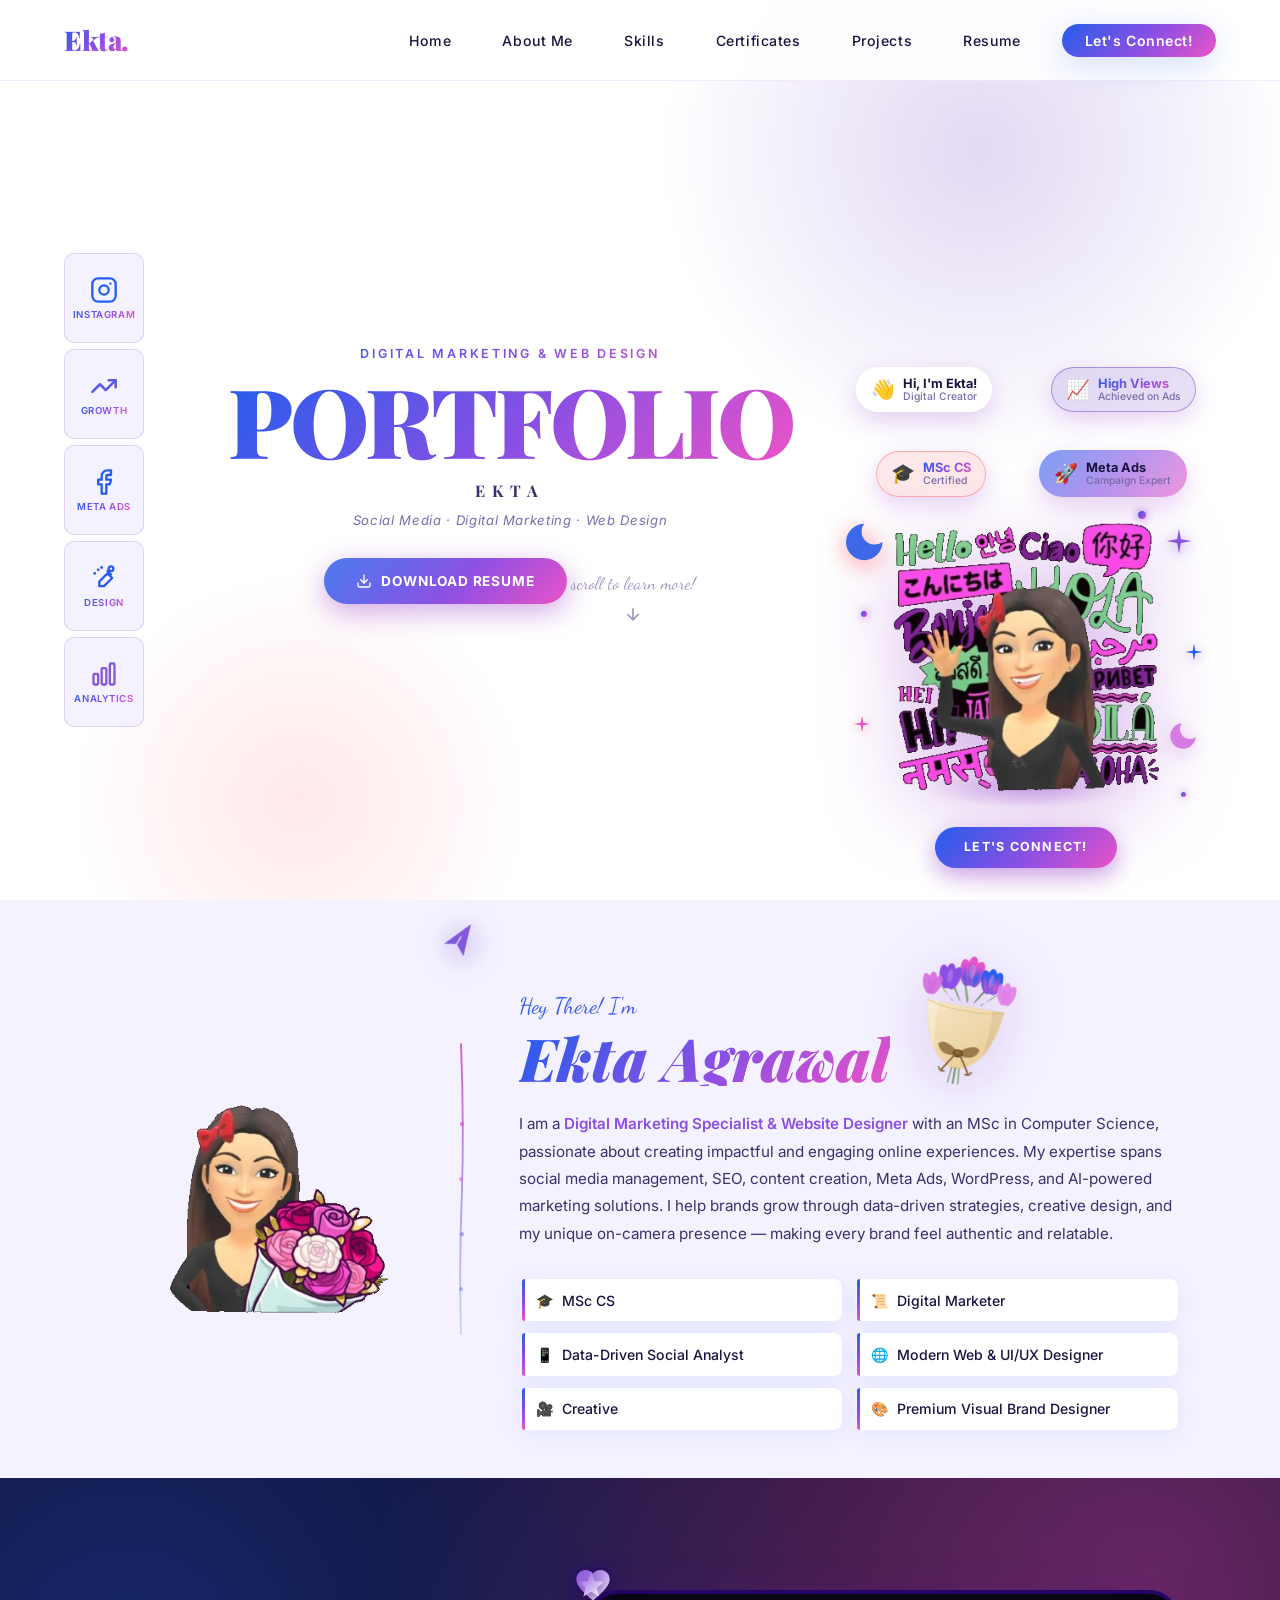
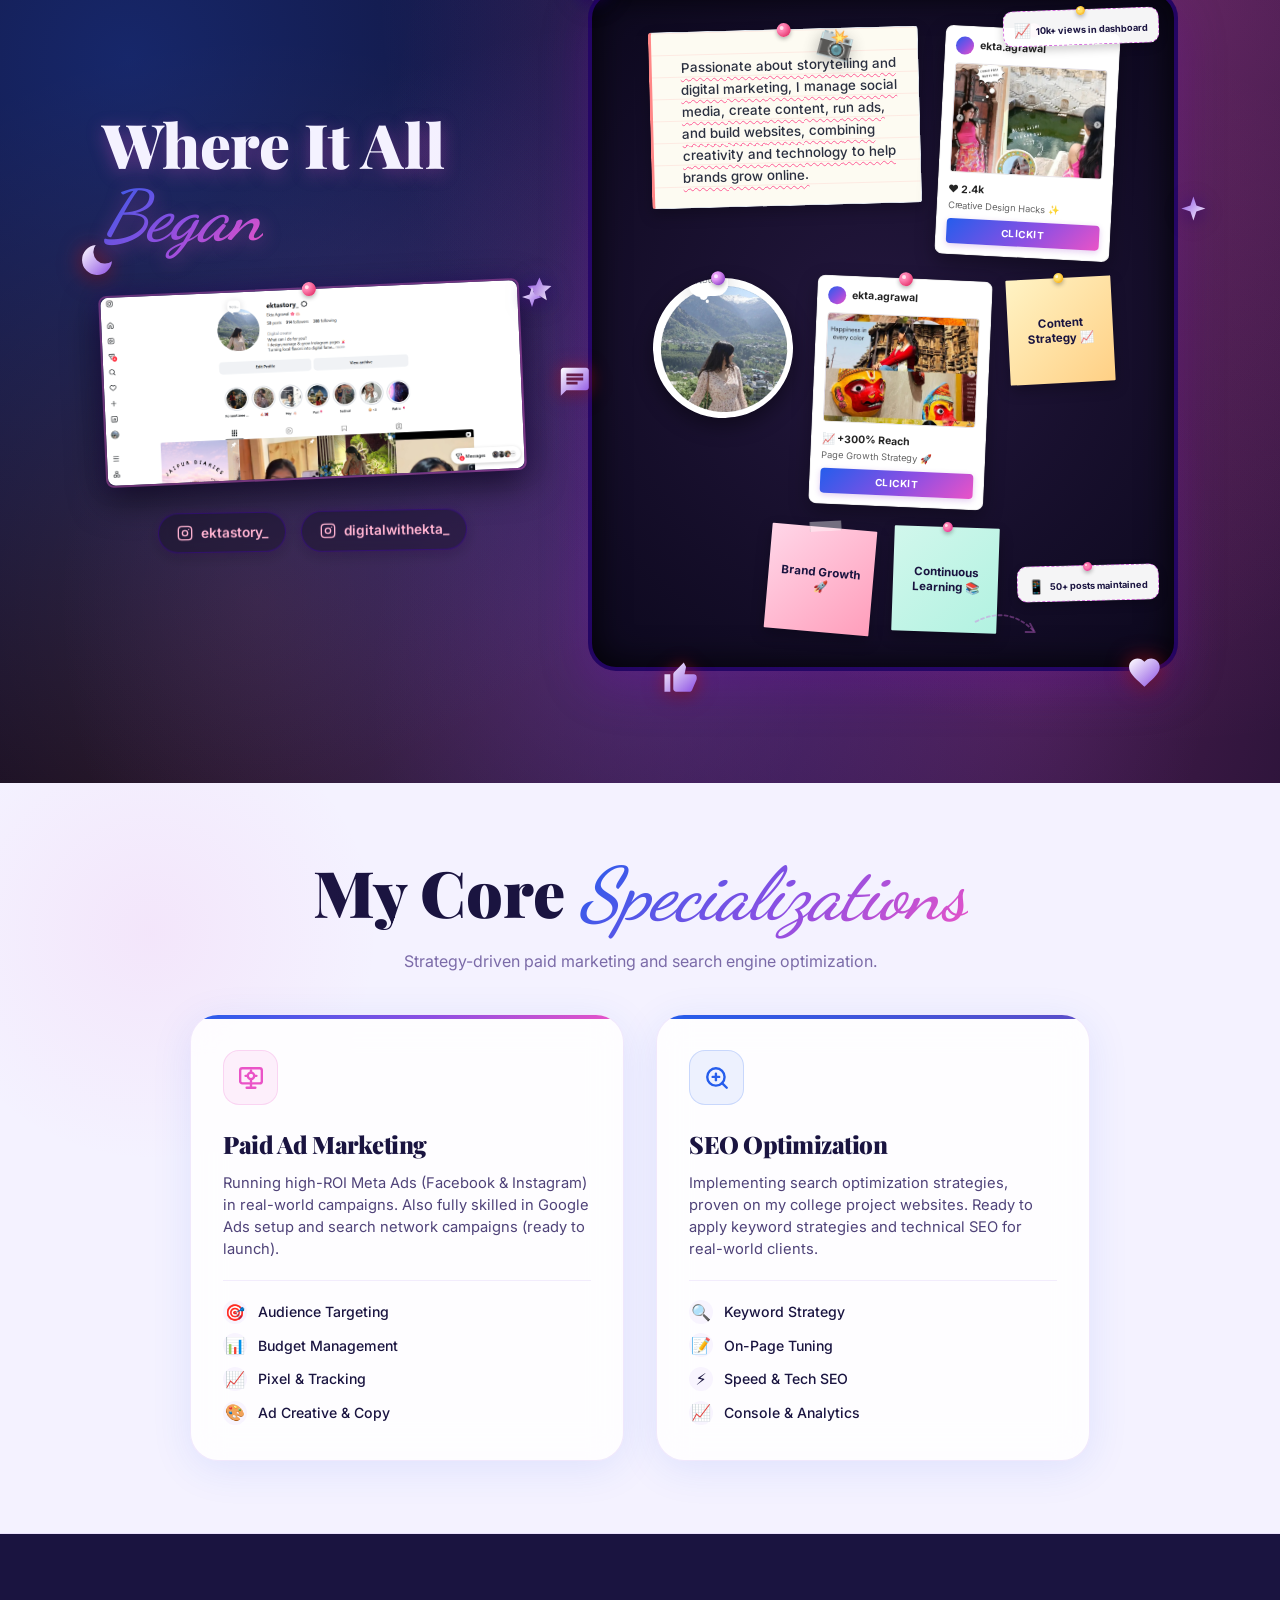
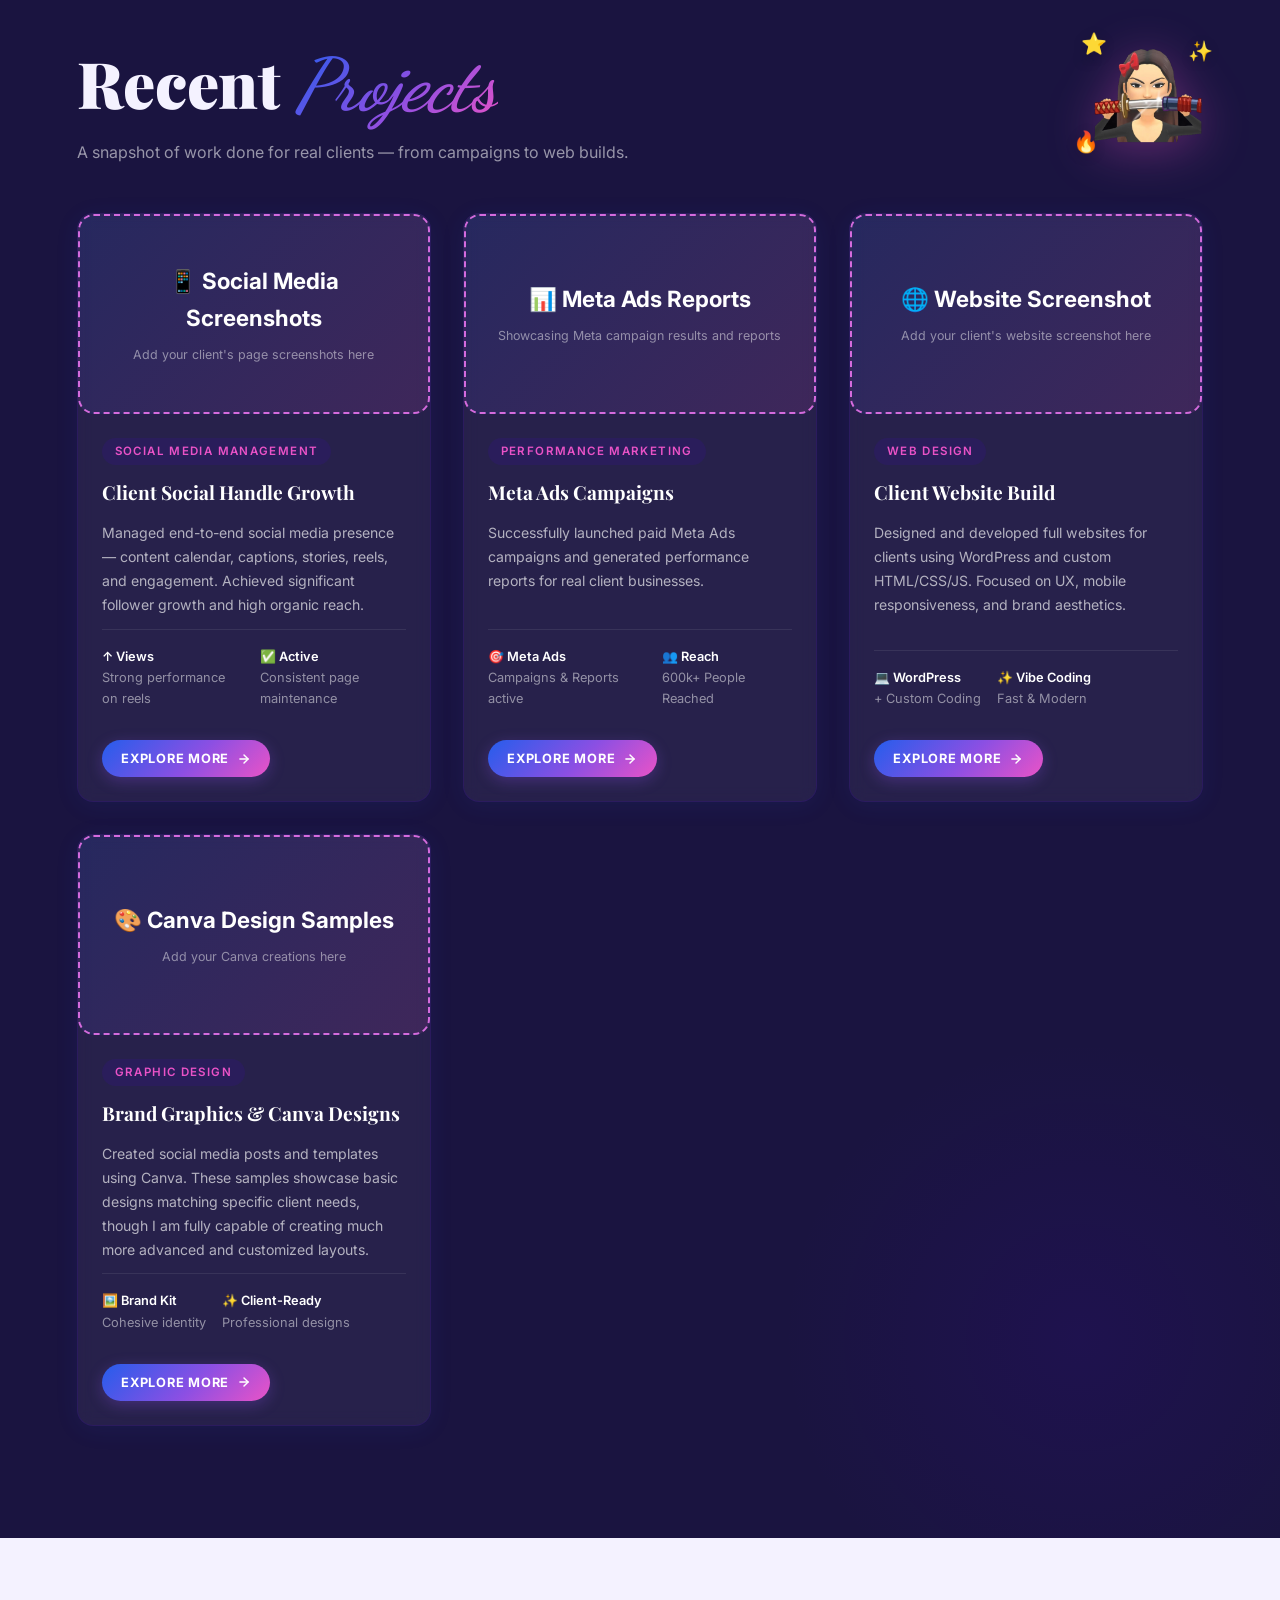
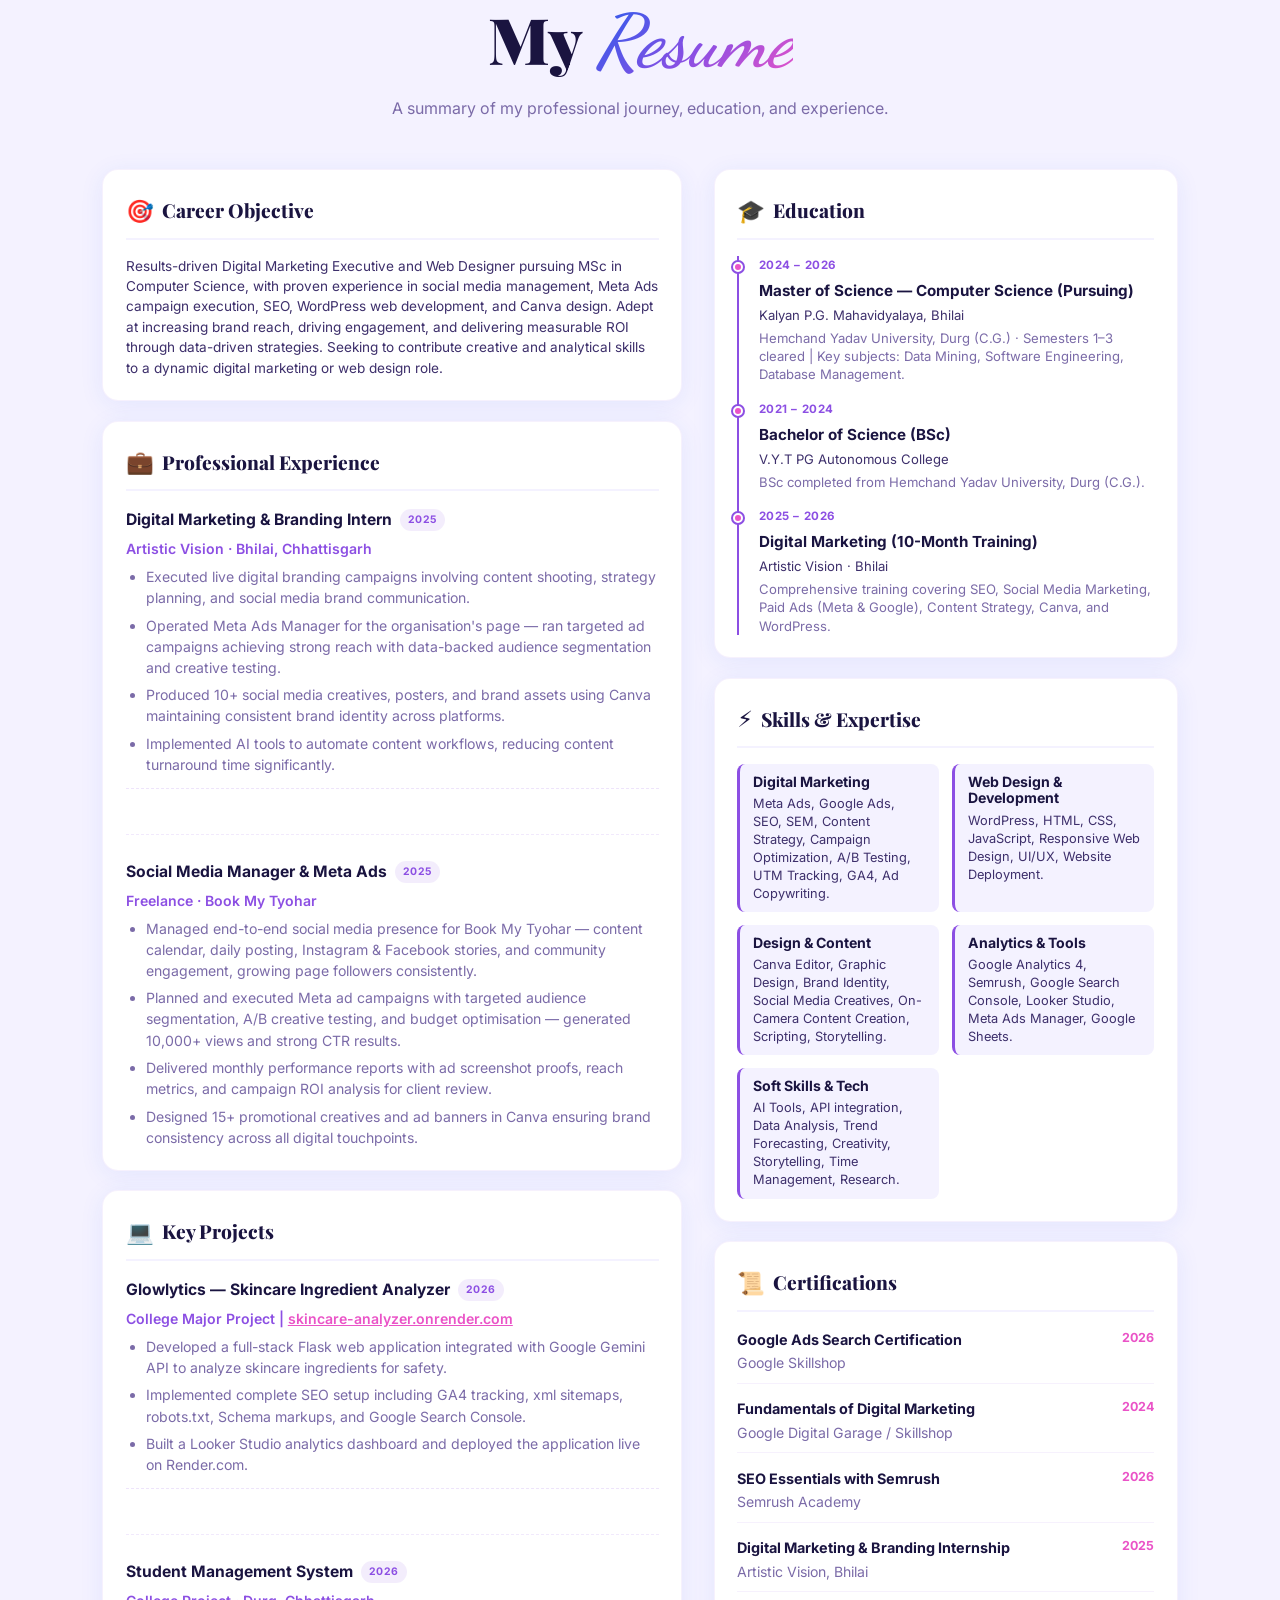
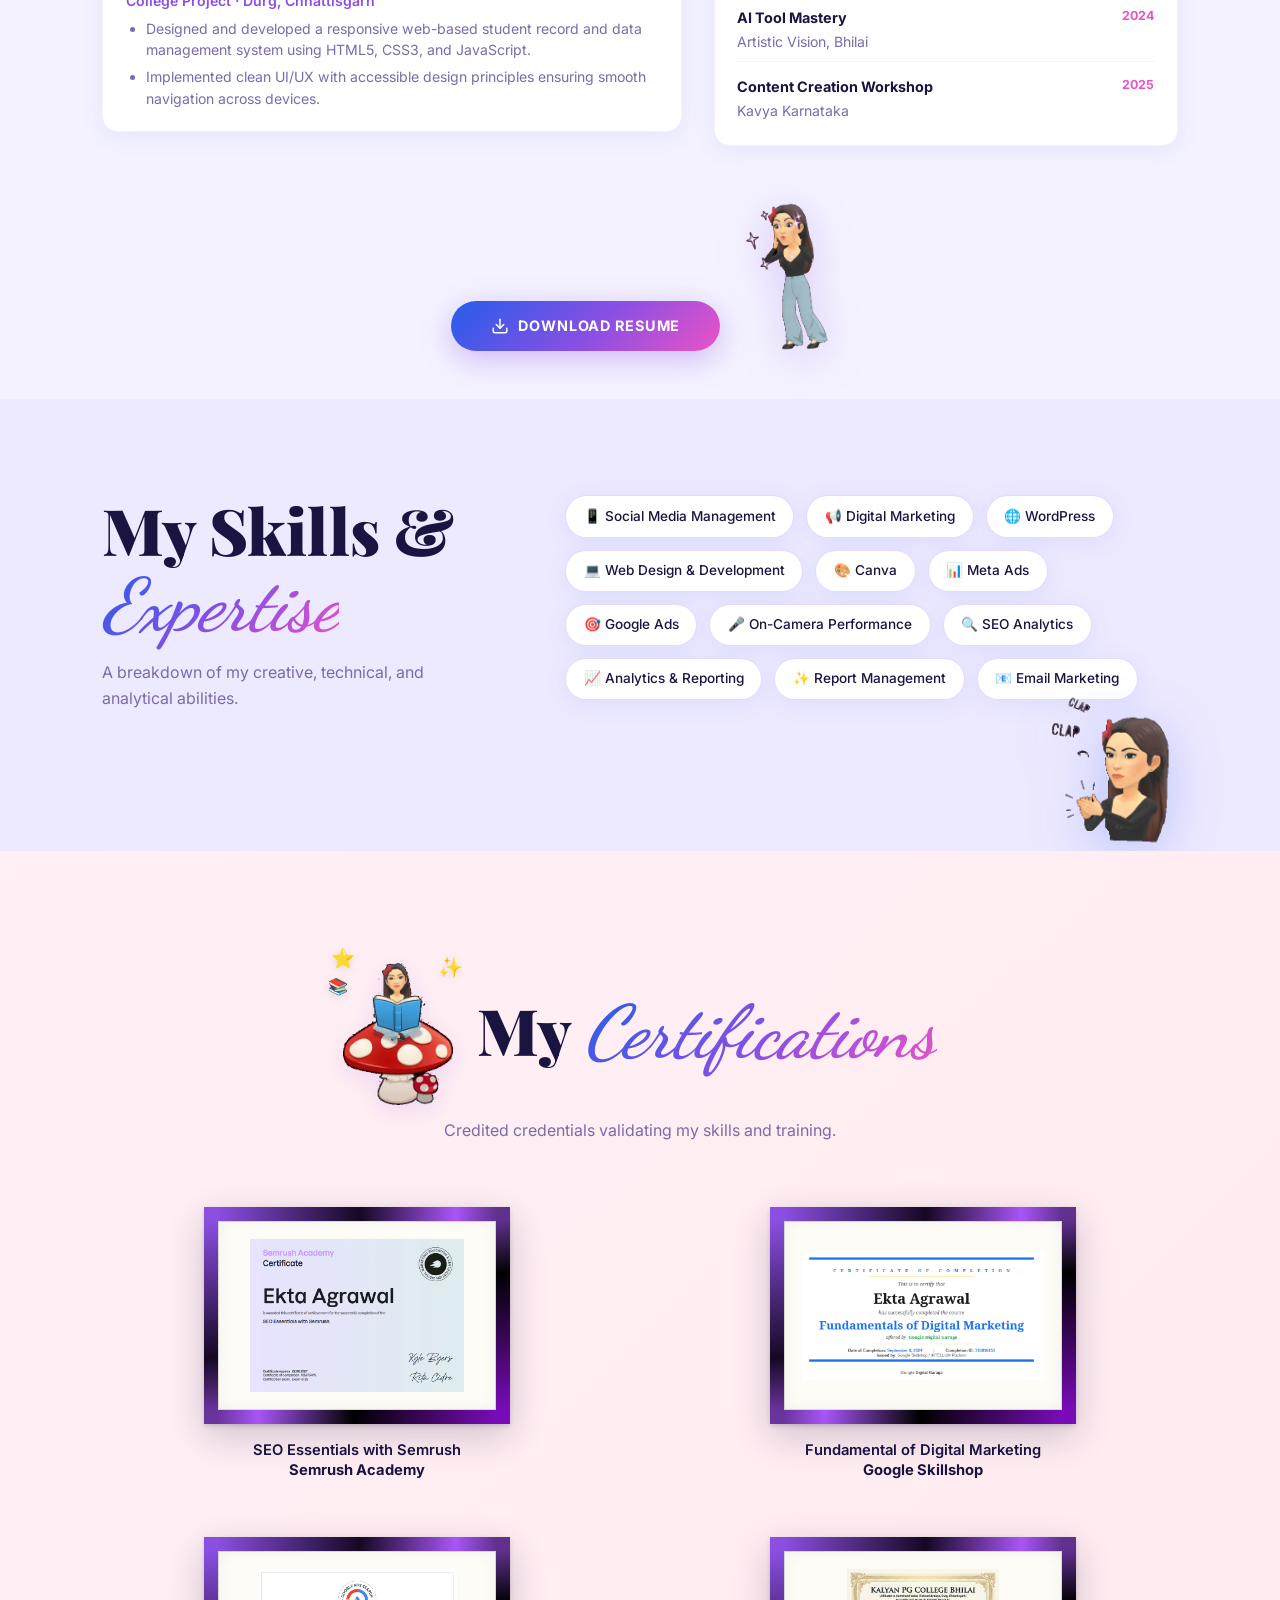
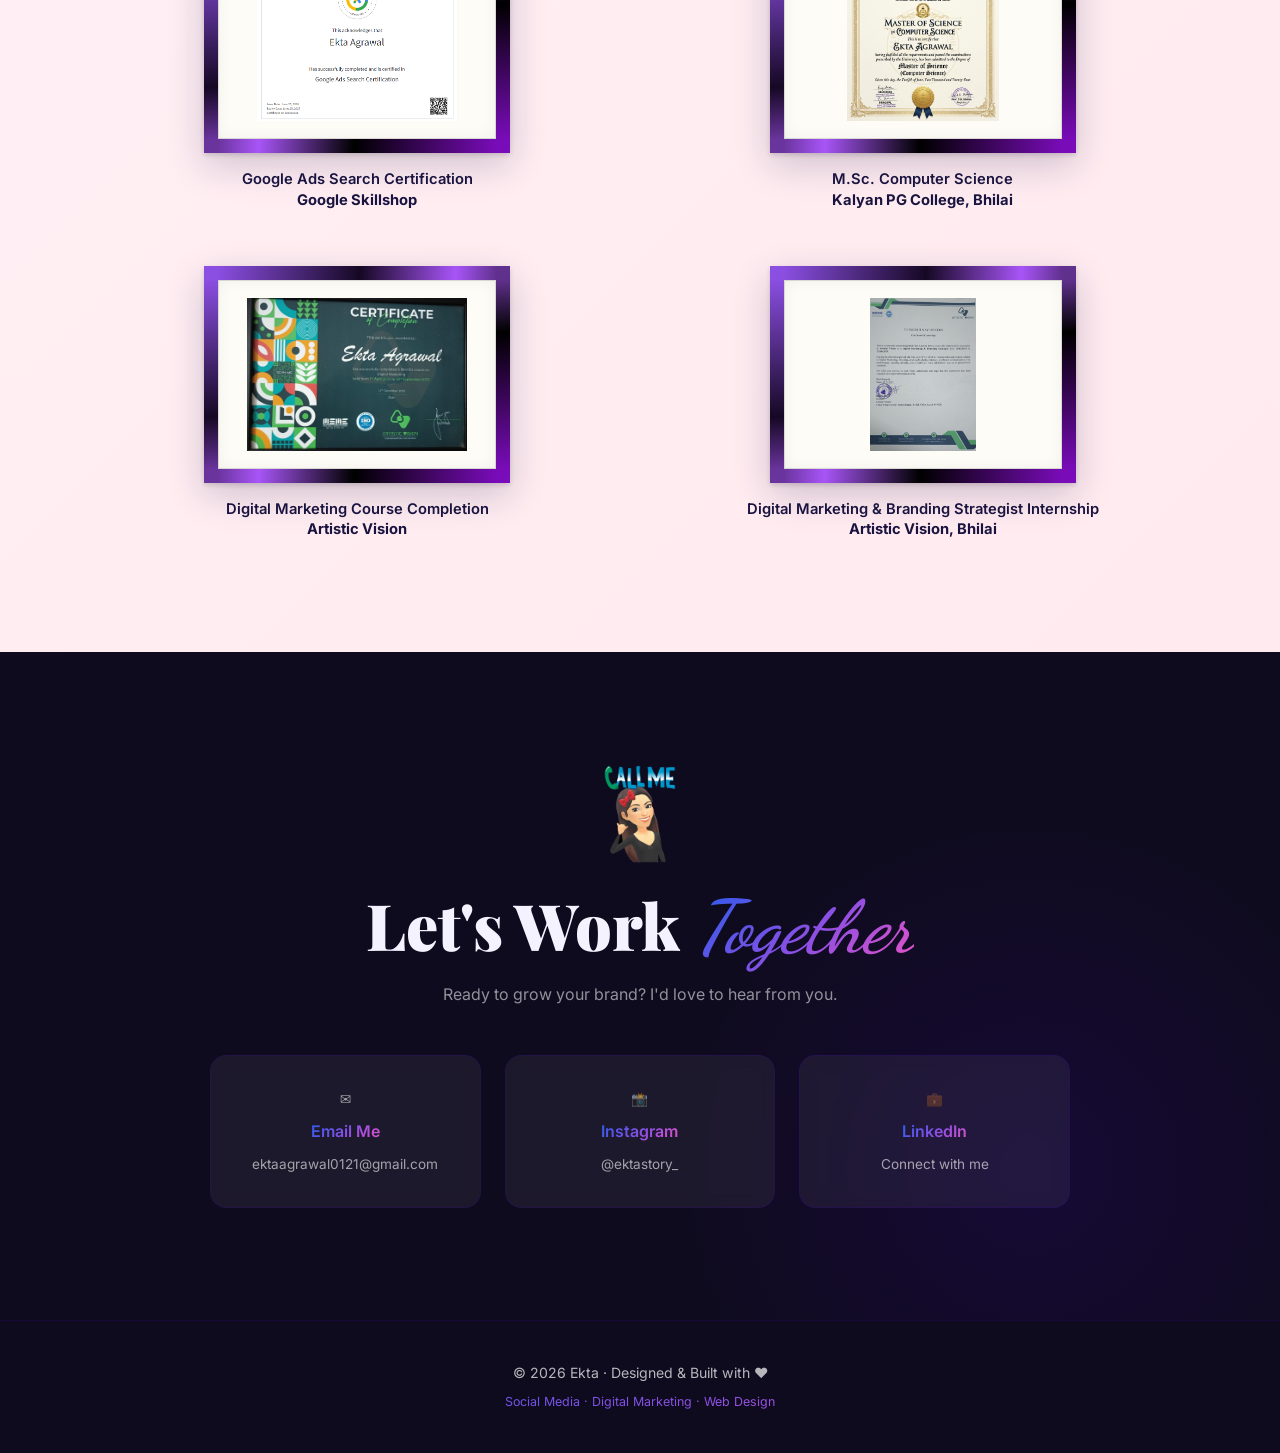
==== commit ada15160: "Remove 'Canva' from footer description" ====
--- a/index.html
+++ b/index.html
@@ -1398,7 +1398,7 @@
           <strong>Instagram</strong>
           <span>@ektastory_</span>
         </a>
-        <a href="https://www.linkedin.com/in/ekta-agrawal-461761419/" target="_blank" class="contact-card" id="contact-linkedin">
+        <a href="https://www.linkedin.com/public-profile/settings/?trk=d_flagship3_profile_self_view_public_profile&lipi=urn%3Ali%3Apage%3Ad_flagship3_profile_view_base%3BNsoYhMWwQe6AD2PrxJ3Ehw%3D%3D" target="_blank" class="contact-card" id="contact-linkedin">
           <span class="contact-icon">💼</span>
           <strong>LinkedIn</strong>
           <span>Connect with me</span>
@@ -1410,10 +1410,10 @@
   <!-- ─── FOOTER ─────────────────────────────────────── -->
   <footer class="footer">
     <p>© 2026 Ekta · Designed &amp; Built with ❤️</p>
-    <p class="footer-sub">Social Media · Digital Marketing · Web Design · Canva</p>
+    <p class="footer-sub">Social Media · Digital Marketing · Web Design </p>
   </footer>
 
   <script src="script.js"></script>
 </body>
 
-</html>+</html>
